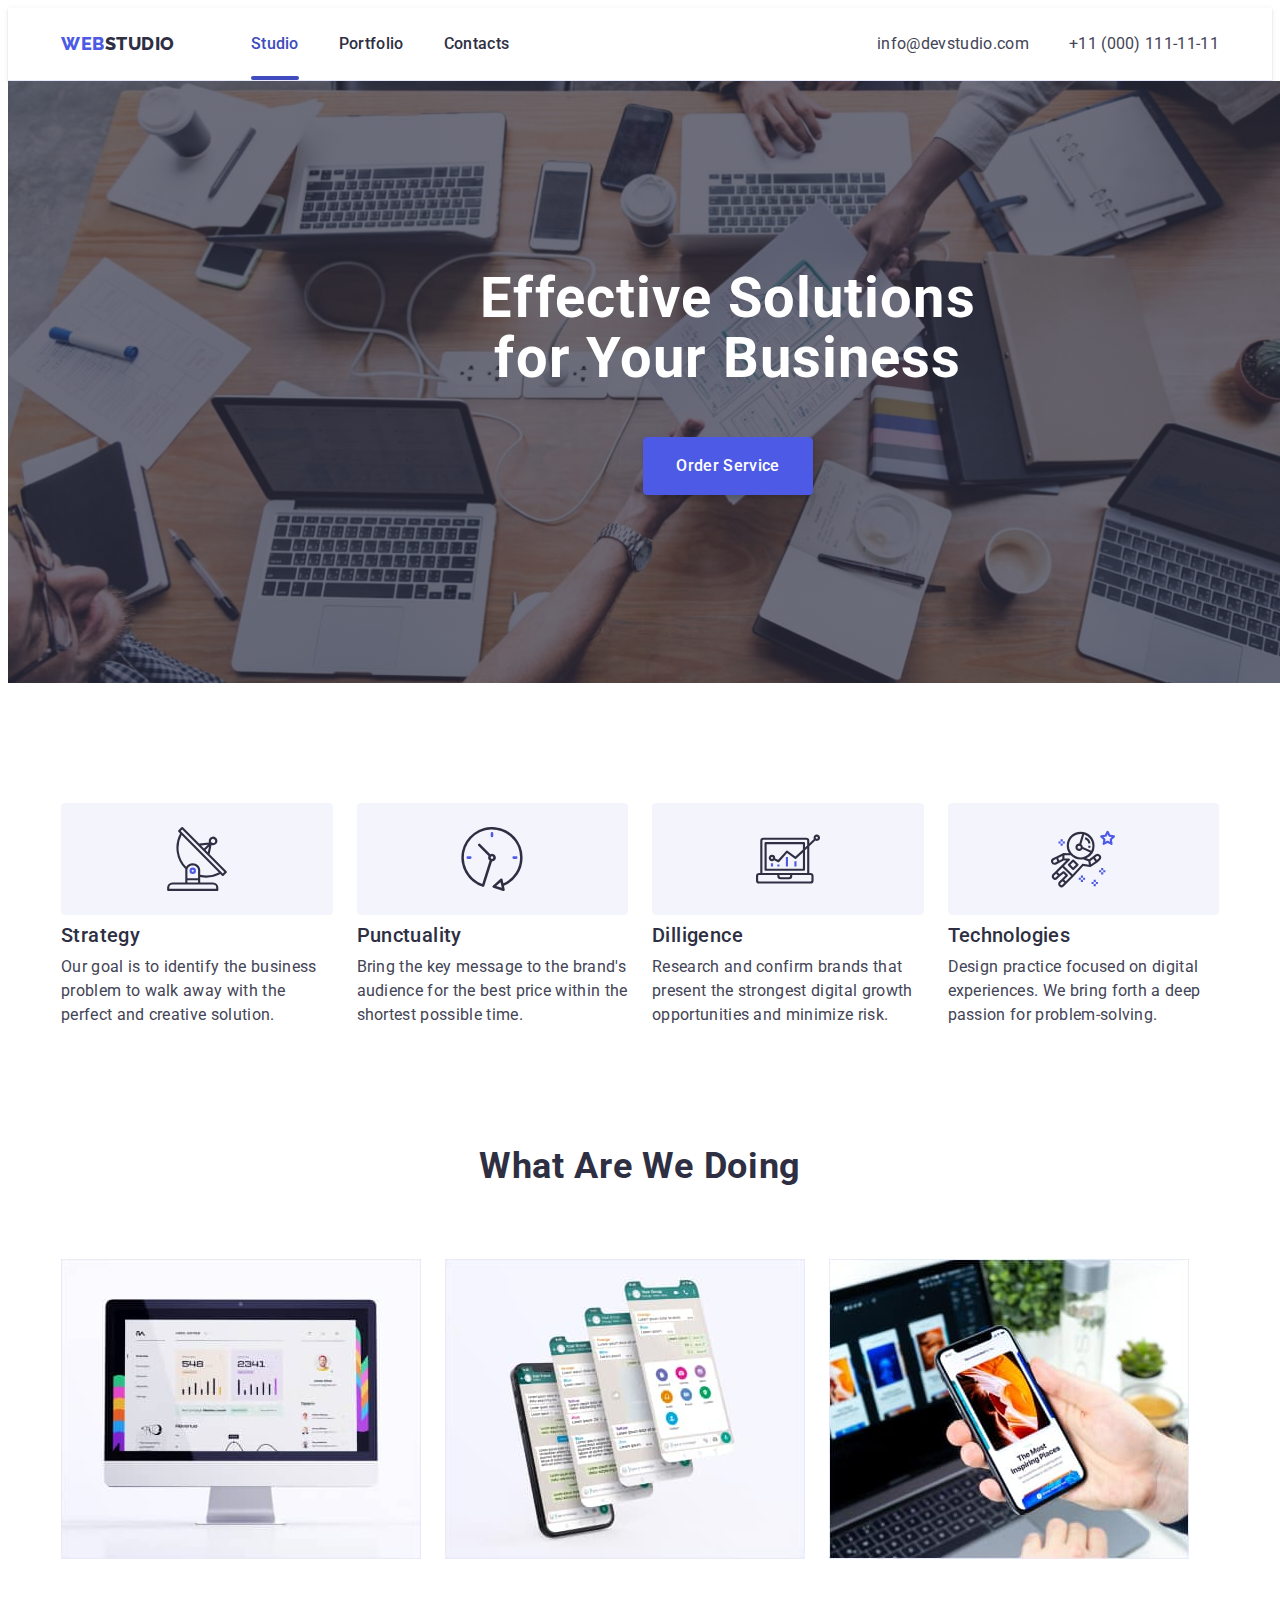
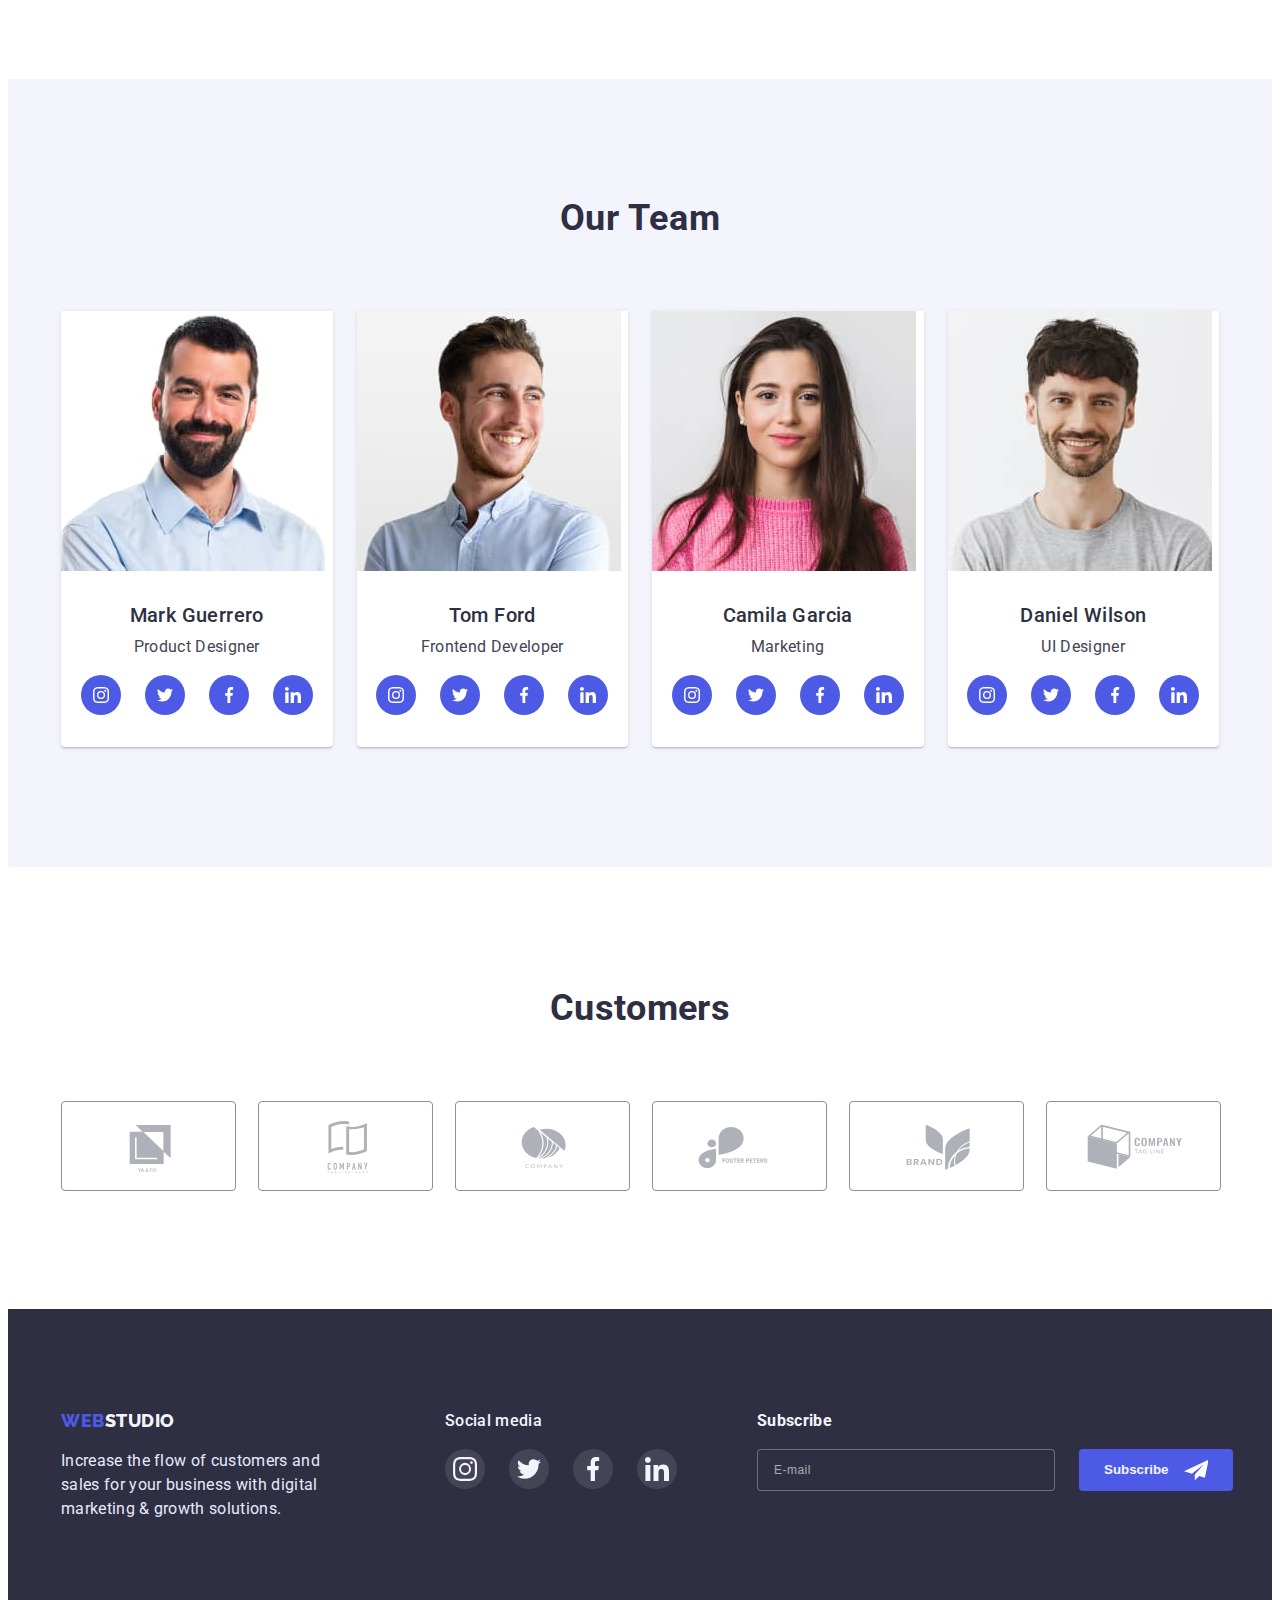
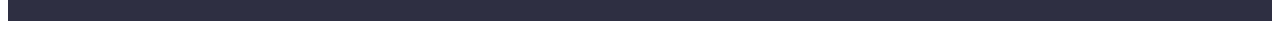
==== index.html @ dda6f701 "Add files via upload" ====
<!DOCTYPE html>
<html lang="en">
<head>
    <meta charset="UTF-8">
    <meta http-equiv="X-UA-Compatible" content="IE=edge">
    <meta name="viewport" content="width=device-width, initial-scale=1.0">
    <title>Webstudio</title>
    <!--Styles-->
    <link rel="stylesheet" href="https://cdnjs.cloudflare.com/ajax/libs/modern-normalize/1.1.0/modern-normalize.min.css" integrity="sha512-wpPYUAdjBVSE4KJnH1VR1HeZfpl1ub8YT/NKx4PuQ5NmX2tKuGu6U/JRp5y+Y8XG2tV+wKQpNHVUX03MfMFn9Q==" crossorigin="anonymous" referrerpolicy="no-referrer" />
    <link rel="stylesheet" href="css/styles.css">
    <!--Fonts-->
    <link rel="preconnect" href="https://fonts.googleapis.com">
    <link rel="preconnect" href="https://fonts.gstatic.com" crossorigin>
    <link href="https://fonts.googleapis.com/css2?family=Raleway:wght@800&family=Roboto:wght@400;500;700;900&display=swap" rel="stylesheet">    
</head>
<body>
    <!--HEADER-->
    <header class="header">
        <div class="container header-container">
            <nav class="nav-menu">
                <a href="./index.html" class="logo-first animation-links">Web<span class="logo-second animation-links">Studio</span>
                </a> 
            <ul class="list-nav-menu">
                <li>
                <a class="nav-menu-item current animation-links" href="./index.html">Studio</a>
                </li>
                <li>
                <a class="nav-menu-item animation-links" href="./portfolio.html">Portfolio</a>
                </li>
                <li>
                <a class="nav-menu-item animation-links" href="./contacts.html">Contacts</a>
                </li>
                </ul>
            </nav> 
            <address class="page-adress">
                <ul class="contacts-list">
                    <li> <a class="contacts-list-item animation-links" href="mailto:info@devstudio.com">info@devstudio.com</a></li>
                    <li> <a class="contacts-list-item animation-links" href="tel:+110001111111">+11 (000) 111-11-11</a></li>
                </ul>
            </address>  
        </div>
    </header>
    <main>
        <!--HERO SECTION-->
        <section class="hero-section">
            <div class="container">
                <h1 class="hero-title">Effective Solutions <br />for Your Business</h1>
                <button class="button-service animation-hero-btn" type="button" data-modal-open>Order Service</button>
            </div>
        </section>

        <!--ADVANTAGES SECTION-->
        <section class="advantages-section">
            <div class="container"> 
                <h2 class="h2 visually-hidden">Advantages</h2>
                <ul class="advantages-list">
                <li class="advantages-list-item">
                    <div class="advantages-icon-wrapper">
                        <svg class="advantages-list-icon">
                            <use href="./images/icons.svg#icon-antenna"></use>
                        </svg>
                    </div>
                <h3 class="advantages-section-title">Strategy</h3>
                <p class="advantages-section-text"> 
                    Our goal is to identify the business
                    problem to walk away with the perfect and creative solution. 
                </p>
                </li>
                <li class="advantages-list-item">
                    <div class="advantages-icon-wrapper">
                        <svg class="advantages-list-icon">
                            <use href="./images/icons.svg#icon-clock"></use>
                        </svg>
                    </div>
                    <h3 class="advantages-section-title">Punctuality</h3>
                    <p class="advantages-section-text">
                     Bring the key message to the brand's audience for the best price within the shortest possible time.
                </p>
                </li>
                <li class="advantages-list-item">
                    <div class="advantages-icon-wrapper">
                        <svg class="advantages-list-icon">
                            <use href="./images/icons.svg#icon-diagram"></use>
                        </svg>
                    </div>
                    <h3 class="advantages-section-title">Dilligence</h3>
                    <p class="advantages-section-text">
                        Research and confirm brands that present the strongest digital growth opportunities and minimize risk.
                    </p>
                </li>
                <li class="advantages-list-item">
                    <div class="advantages-icon-wrapper">
                        <svg class="advantages-list-icon">
                            <use href="./images/icons.svg#icon-astronaut"></use>
                        </svg>
                    </div>
                    <h3 class="advantages-section-title">Technologies</h3>
                    <p class="advantages-section-text">
                        Design practice focused on digital experiences. We bring forth a deep passion for problem-solving.
                    </p>
                </li>
            </ul>
            </div>
        </section>

        <!--SERVICES SECTION-->
        <section class="section-top section-bottom">
            <div class="container">
            <h2 class="services-title">What are we doing</h2>
            <ul class="services-list">
                <li class="services-list-item">
                    <img src="./images/rectangle71.jpg" alt="Computer" width="360"/>
                </li>
                <li class="services-list-item">
                    <img src="./images/rectangle72.jpg" alt="Mobile phone" width="360"/>
                </li>
                <li class="services-list-item">
                    <img src="./images/rectangle73.jpg" alt="Computer and mobile phone" width="360">
                </li>
            </ul>
            </div>
        </section>

        <!--TEAM SECTION-->
        <section class="section-top section-bottom team-section">
            <div class="container">
            <h2 class="team-title">Our Team</h2>
            <ul class="team-list">
                <li class="team-list-item">
                    <img src="./images/img1.jpg" alt="Man" width="264"/>
                    <div class="team-card-wrapper">
                        <h3 class="team-member">Mark Guerrero</h3>
                         <p class="position">
                        Product Designer
                    </p>
                    <ul class="socials-list">
                        <li class="socials-item">
                            <a href="" class="socials-link animation-social">
                                <svg class="socials-icon">
                                    <use href="./images/icons.svg#icon-instagram"></use>
                                </svg>
                            </a>
                        </li>
                        <li class="socials-item">
                            <a href="" class="socials-link animation-social">
                                <svg class="socials-icon">
                                    <use href="./images/icons.svg#icon-twitter"></use>
                                </svg>
                            </a>
                        </li>
                        <li class="socials-item">
                            <a href=""class="socials-link animation-social">
                                <svg class="socials-icon">
                                    <use href="./images/icons.svg#icon-facebook"></use>
                                </svg>
                            </a>
                        </li>
                        <li class="socials-item">
                            <a href="" class="socials-link animation-social">
                                <svg class="socials-icon">
                                    <use href="./images/icons.svg#icon-linkedin"></use>
                                </svg>
                            </a>
                        </li>
                    </ul>
                </div>
            </li>
                <li class="team-list-item">
                    <img src="./images/img2.jpg" alt="Man" width="264"/>
                    <div class="team-card-wrapper">
                        <h3 class="team-member">Tom Ford</h3>
                        <p class="position">
                        Frontend Developer
                        </p>
                        <ul class="socials-list">
                            <li class="socials-item">
                                <a href="" class="socials-link animation-social">
                                    <svg class="socials-icon">
                                        <use href="./images/icons.svg#icon-instagram"></use>
                                    </svg>
                                </a>
                            </li>
                            <li class="socials-item">
                                <a href="" class="socials-link animation-social">
                                    <svg class="socials-icon">
                                        <use href="./images/icons.svg#icon-twitter"></use>
                                    </svg>
                                </a>
                            </li>
                            <li class="socials-item">
                                <a href=""class="socials-link animation-social">
                                    <svg class="socials-icon">
                                        <use href="./images/icons.svg#icon-facebook"></use>
                                    </svg>
                                </a>
                            </li>
                            <li class="socials-item">
                                <a href="" class="socials-link animation-social">
                                    <svg class="socials-icon">
                                        <use href="./images/icons.svg#icon-linkedin"></use>
                                    </svg>
                                </a>
                            </li>
                        </ul>
                    </div>
                </li>

                <li class="team-list-item">
                    <img src="./images/img3.jpg" alt="Woman" width="264"/>
                    <div class="team-card-wrapper">
                        <h3 class="team-member">Camila Garcia</h3>
                        <p class="position">
                        Marketing
                        </p>
                        <ul class="socials-list">
                            <li class="socials-item">
                                <a href="" class="socials-link animation-social">
                                    <svg class="socials-icon">
                                        <use href="./images/icons.svg#icon-instagram"></use>
                                    </svg>
                                </a>
                            </li>
                            <li class="socials-item">
                                <a href="" class="socials-link animation-social">
                                    <svg class="socials-icon">
                                        <use href="./images/icons.svg#icon-twitter"></use>
                                    </svg>
                                </a>
                            </li>
                            <li class="socials-item">
                                <a href=""class="socials-link animation-social">
                                    <svg class="socials-icon">
                                        <use href="./images/icons.svg#icon-facebook"></use>
                                    </svg>
                                </a>
                            </li>
                            <li class="socials-item">
                                <a href="" class="socials-link animation-social">
                                    <svg class="socials-icon">
                                        <use href="./images/icons.svg#icon-linkedin"></use>
                                    </svg>
                                </a>
                            </li>
                        </ul>
                    </div>
                </li>
                <li class="team-list-item">
                    <img src="./images/img4.jpg" alt="Man" width="264"/>
                    <div class="team-card-wrapper">
                        <h3 class="team-member">Daniel Wilson</h3>
                        <p class="position">
                        UI Designer
                        </p>
                    <ul class="socials-list">
                        <li class="socials-item">
                            <a href="" class="socials-link animation-social">
                                <svg class="socials-icon">
                                    <use href="./images/icons.svg#icon-instagram"></use>
                                </svg>
                            </a>
                        </li>
                        <li class="socials-item">
                            <a href="" class="socials-link animation-social">
                                <svg class="socials-icon">
                                    <use href="./images/icons.svg#icon-twitter"></use>
                                </svg>
                            </a>
                        </li>
                        <li class="socials-item">
                            <a href=""class="socials-link animation-social">
                                <svg class="socials-icon">
                                    <use href="./images/icons.svg#icon-facebook"></use>
                                </svg>
                            </a>
                        </li>
                        <li class="socials-item">
                            <a href="" class="socials-link animation-social">
                                <svg class="socials-icon">
                                    <use href="./images/icons.svg#icon-linkedin"></use>
                                </svg>
                            </a>
                        </li>
                     </ul>
                     </div>
                     </li>
                </ul>
            </div>
        </section>

        <!--CUSTOMERS SECTION-->
        <section class="section-top section-bottom customers-section">
            <div class="customers-container container">
                <h2 class="customers-title">Customers</h2>
                <div class="customers-icons-wrapper">
                    <ul class="customers-list">
                        <li class="customers-list-item">
                            <a href="" class="customers-logo-link">
                                <svg class="customers-logo-icon animation-customers" width="104" height="56">
                                    <use href="./images/icons.svg#icon-logo1"></use>
                                </svg>
                            </a>
                        </li>
                        <li class="customers-list-item">
                            <a href="" class="customers-logo-link">
                                <svg class="customers-logo-icon animation-customers" width="104" height="56">
                                    <use href="./images/icons.svg#icon-logo2"></use>
                                </svg>
                            </a>
                        </li>
                        <li class="customers-list-item">
                            <a href="" class="customers-logo-link">
                                <svg class="customers-logo-icon animation-customers" width="104" height="56">
                                    <use href="./images/icons.svg#icon-logo3"></use>
                                </svg>
                            </a>
                        </li>
                        <li class="customers-list-item">
                            <a href="" class="customers-logo-link">
                                <svg class="customers-logo-icon animation-customers" width="104" height="56">
                                    <use href="./images/icons.svg#icon-logo4"></use>
                                </svg>
                            </a>
                        </li>
                        <li class="customers-list-item">
                            <a href="" class="customers-logo-link">
                                <svg class="customers-logo-icon animation-customers" width="104" height="56"> 
                                    <use href="./images/icons.svg#icon-logo5"></use>
                                </svg>
                            </a>
                        </li>
                        <li class="customers-list-item">
                            <a href="" class="customers-logo-link">
                                <svg class="customers-logo-icon animation-customers" width="104" height="56">
                                    <use href="./images/icons.svg#icon-logo6"></use>
                                </svg>
                            </a>
                        </li>
                    </ul>
                </div>
           </div>
        </section>
    </main>
    <!--FOOTER-->
    <footer class="footer">
        <div class="container footer-container">
            <div class="footer-logo-wrapper">
                <a href="./index.html" class="footer-logo">Web<span class="logo-footer animation-links">Studio</span>
                </a>
                <p class="footer-text">
                Increase the flow of customers and sales for your business with digital marketing & growth solutions.
                 </p>
            </div>
            <div class="footer-social-wrapper">
                <h2 class="footer-social-title">Social media</h2>
                <ul class="footer-social-list">
                    <li class="footer-social-list-item">
                        <a href="" class="footer-social-list-link animation-social">
                            <svg class="footer-social-list-icon">
                                <use href="./images/icons.svg#icon-instagram"></use>
                            </svg>
                        </a>
                    </li>
                    <li class="footer-social-list-item">
                        <a href="" class="footer-social-list-link animation-social">
                            <svg class="footer-social-list-icon">
                                <use href="./images/icons.svg#icon-twitter"></use>
                            </svg>
                        </a>
                    </li>
                    <li class="footer-social-list-item">
                        <a href=""class="footer-social-list-link animation-social">
                            <svg class="footer-social-list-icon">
                                <use href="./images/icons.svg#icon-facebook"></use>
                            </svg>
                        </a>
                    </li>
                    <li class="footer-social-list-item">
                        <a href="" class="footer-social-list-link animation-social">
                            <svg class="footer-social-list-icon">
                                <use href="./images/icons.svg#icon-linkedin"></use>
                            </svg>
                        </a>
                    </li>
                </ul>
            </div>
            <form class="footer-form">
            <h2 class="form-title">Subscribe</h2>
          <div class="form-all">
            <input type="email" name="email" id="email" class="form-input" placeholder="E-mail">
            <label for="email" class="form-label"></label>
            <button class="form-button" type="submit">Subscribe
              <svg class="form-icon">
                <use href="./images/symbol-defs.svg#icon-send"></use>
              </svg>
            </button>
          </div>
        </form>
        </div>
    </footer>
   <!-- MODAL WINDOW AND BACKDROP -->
   <div class="backdrop is-hidden animation-backdrop" data-modal>
    <div class="modal">
      <button class="modal-close-btn animation-modal-close-btn" type="button" data-modal-close>
        <svg class="modal-close-btn-icon">
          <use href="./images/symbol-defs.svg#icon-close"></use>
        </svg>
      </button>
      <form class="registration-form" name="registration_form">
        <strong class="registration-form-appeal"
          >Leave your contacts and we will call you back</strong
        >
        <div class="registration-form-group" role="group">
          <label class="registration-form-field">
            <span class="registration-form-label">Name</span>
            <input
              class="registration-form-input"
              type="text"
              name="user_name"
              minlength="2"
              required
            />
            <svg class="registration-form-icon" width="18" height="24">
              <use href="./images/symbol-defs.svg#icon-person"></use>
            </svg>
          </label>
          <label class="registration-form-field">
            <span class="registration-form-label">Phone</span>
            <input
              class="registration-form-input"
              type="tel"
              name="user_phone"
              id="use-phone"
              required
            />
            <svg class="registration-form-icon" width="18" height="24">
              <use href="./images/symbol-defs.svg#icon-telefon"></use>
            </svg>
          </label>
          <label class="registration-form-field">
            <span class="registration-form-label">Email</span>
            <input
              class="registration-form-input"
              type="email"
              name="user_email"
              placeholder="&nbsp;"
              required
            />
            <svg class="registration-form-icon" width="18" height="24">
              <use href="./images/symbol-defs.svg#icon-mail"></use>
            </svg>
          </label>
          <label class="registration-form-field">
            <span class="registration-form-label">Comment</span>
            <textarea
              class="registration-form-message"
              name="user_message"
              rows="10"
              placeholder="Text input"
            ></textarea>
          </label>
        </div>
        <label class="registration-form-agreement">
          <input class="registration-form-checkbox" type="checkbox" name="user_agreement" />
          <span class="check-icon"></span>
          <span class="registration-form-text">
            I accept the terms and conditions of the 
            <a class="link registration-form-link" href="">Privacy Policy</a>
          </span>
        </label>
        <button class="btn registration-form-btn" type="submit">Submit</button>
      </form>
    </div>
  </div>
    <script src="./js/modal.js"></script>
</body>
</html>
---- css/styles.css ----
:root {
/* COLORS */
    --color-brand: #2E2F42;
    --color-primary: #434455;
    --color-primary-inverted: #fff;
    --color-secondary: #4D5AE5;
    --color-secondary-dark: #404BBF;
    --color-secondary-inverted:#E7E9FC;
    --color-background: #F4F4FD;
    --color-light-mode-background:#F4F4FD;
    --color-customers-logo: #AFB1B8;
    --color-customer-logo-text: #8E8F99;
    --color-success: #31d0aa;

    --color-filter-btn: 0px 3px 1px rgba(0, 0, 0, 0.1), 0px 2px 1px rgba(0, 0, 0, 0.08), 0px 2px 2px rgba(0, 0, 0, 0.12);
    --color-servive-btn: 0px 4px 4px rgba(0, 0, 0, 0.15);

/* FONTS */
    --font-logo: 'Raleway', sans-serif;
    --font-primary: 'Roboto', sans-serif;

/* FONT WEIGHT */
    --font-weight-logo: 800;
    --font-weight-regular: 400;
    --font-weight-bold: 600;
    --font-weight-semi-bold: 500;


/* LETTER SPACING */
    --letter-spacing-logo: 0.03em;
    --letter-spacing-primary: 0.02em;
    --letter-spacing-secondary: 0.04em;
}

/* MARGIN RESET */
h1,
h2,
h3,
h4,
h5,
h6,
ul,
p {
    margin: 0;
    padding: 0;  
}

/* MARGIN RESET FOR INLINE ELEMENTS */
a,
b,
button,
br,
img,
span {
    margin-left: 0;
    margin-right: 0;    
}

img {
    display: block;
    max-width: 100%
}

body {
    font-family: var(--font-primary);
    font-size: 16px;
    color: var(--color-brand);
    letter-spacing: var(--letter-spacing-primary);
}


ul {
    list-style: none;
}

.visually-hidden{
    display: none;
}

.list {
    list-style: none;
}

.container {
    width: 1158px;
    margin: 0 auto;
    padding-left: 15px;
    padding-right: 15px;
}

.section-bottom {
    padding-top: 120px;
    padding-bottom: 120px;
}

.setion-top {
    padding-top: 120px;
}

/* HEADER */

.header {
    background: var(--color-primary-inverted);
    border-bottom: 1px solid var(--color-secondary-inverted);
    box-shadow: 0px 2px 1px rgba(46, 47, 66, 0.08), 0px 1px 1px rgba(46, 47, 66, 0.16), 0px 1px 6px rgba(46, 47, 66, 0.08);
}

.header-container {
    display: flex;
    justify-content: center;
}

.nav-menu {
    display: flex;
    align-items: center;
    flex-grow: 1;
}

.list-nav-menu {
    position: relative;
    display: flex;
    gap: 40px;
}

.nav-menu-item {
    display: block;
    font-weight: 500;
    font-size: 16px;
    line-height: 1.5;
    letter-spacing: var(--letter-spacing-primary);
    color: var(--color-brand);
    text-decoration: none;
    padding: 24px 0px;
    position: relative;
 }

 .nav-menu-item.current::after {
    display: block;
    content: "";
    position: absolute;
    bottom: 0;
    left: 0;
    width: 100%;
    height: 4px;
    background-color: var(--color-secondary-dark);
    border-radius: 2px;
 }

 .current {
    color: var(--color-secondary-dark)
 }

.nav-menu-item:hover {
    color: var(--color-secondary);
}

.nav-menu-item:focus {
    color: var(--color-secondary-dark);
 }

 .nav-menu-item:last-child {
    margin-right: 0;
 }

 .page-adress {
    display: flex;
 }
 
 .contacts-list {
    display: flex;
    margin-left: auto;
    align-items: center;
    gap: 40px;
 }

.contacts-list-item {
    display: block;
    color: var(--color-primary);
    font-size: 16px;
    line-height: 1.5;
    text-decoration: none;
    padding-top: 24px;
    padding-bottom: 24px;
    font-style: normal;
}

.contacts-list-item:last-child {
    margin: 0;
}

.contacts-list-item:hover {
    color: var(--color-secondary);
}

.contacts-list-item:focus {
    color: var(--color-secondary);
}

.logo-header {
    margin-right: 76px;
    padding: 24px 0px;
}

.logo-first {
    font-family: var(--font-logo);
    font-weight: 800;
    font-size: 18px;
    line-height: 1.33;
    letter-spacing: var(--letter-spacing-logo);
    text-transform: uppercase;
    color: var(--color-secondary);
    text-decoration: none;
    display: block;
}

.logo-second {
    color: var(--color-brand);
    padding-right: 76px;
}

.footer-logo {
    font-family: var(--font-logo);
    font-weight: 800;
    font-size: 18px;
    line-height: 1.33;
    letter-spacing: var(--letter-spacing-logo);
    text-transform: uppercase;
    color: var(--color-secondary);
    text-decoration: none;
    display: block;
    margin-bottom: 16px;
}
.logo-footer {
    color: var(--color-background);
    margin-right: 76px;
}

/* HERO */

.hero-section {
    text-align: center;
    background-size: cover;
    padding: 188px 0px;
    width: 1440px;
    margin: 0 auto;
    background-image: linear-gradient(rgba(46, 47, 66, 0.7), rgba(46, 47, 66, 0.7)), url(../images/heroimage.jpg);
} 

.hero-title {
    color: var(--color-primary-inverted);
    font-size: 56px;
    line-height: 1.07;
    letter-spacing: var(--letter-spacing-primary);
    margin: 0 auto;
    margin-bottom: 48px;
    max-width: 520px;
}

/* SERVICE BUTTON */
.button-service {
    color: var(--color-primary-inverted);
    font-family: var(--font-primary);
    font-weight: 500;
    font-size: 16px;
    line-height: 1.5;
    background: var(--color-secondary);
    box-shadow: 0px 4px 4px rgba(0, 0, 0, 0.15);
    border-radius: 4px; 
    border: 1px solid var(--color-secondary);
    letter-spacing: (var(--letter-spacing-secondary));
    cursor: pointer;
    padding: 16px 32px;
}

.button-service:hover {
    background-color: var(--color-secondary-dark);
}

.button-service:focus {
    background: var(--color-secondary-dark);
}

.h2-visually-hidden {
    display: none;
}

/*ADVANTAGES SECTION */
.advantages-section {
    padding-top: 120px;
}

.advantages-list {
    display: flex;
}

.advantages-list-item {
    margin-right: 24px;
    flex-basis: calc((100% - 72px) / 4);
}  

.advantages-list-item:last-child {
    margin-right: 0px;
}

.advantages-list-icon {
    width: 64px;
    height: 64px;
}

.advantages-section-title {
    font-weight: 500;
    font-size: 20px;
    line-height: 1.2;
    letter-spacing: var(--letter-spacing-primary);
    margin-bottom: 8px;
} 

.advantages-section-text {
    color: var(--color-primary);
    font-size: 16px;
    line-height: 1.5;
    letter-spacing: var(--letter-spacing-primary);
}

.advantages-icon-wrapper {
    margin-bottom: 8px;
    height: 112px;
    border-radius: 4px;
    background-color: var(--color-background);
    display: flex;
    align-items: center;
    justify-content: center;
}

.advantages-section-text {
    line-height: 1.5;
}

/* SEVICES SECTION */
.services-title {
    font-size: 36px;
    line-height: 1.11;
    letter-spacing: var(--letter-spacing-primary);
    text-transform: capitalize;
    margin-bottom: 72px;
    text-align: center;
}

.services-list {
    display: flex;
}

.services-list-item {
    margin-right: 24px;
}

.services-list-item:last-child {
    margin-right: 0px;
}

/* TEAM SECTION */
.team-card-wrapper {
    padding-top: 32px;
    padding-bottom: 32px;
}
.team-section {
    background-color: #F4F4FD;;
  }
  
.team-title {
    margin-bottom: 72px;
    text-align: center;
    font-size: 36px;
    line-height: 1.11;
    letter-spacing: var(--letter-spacing-primary);
    text-transform: capitalize;
  }
  
.team-list {
    display: flex;
  }
  
.team-list-item {
    flex-basis: calc((100% - 72px) / 4);
    margin-right: 24px;
    text-align: center;
    background-color: var(--color-primary-inverted);
    border-radius: 0px 0px 4px 4px;
    box-shadow: 0px 1px 6px rgba(46, 47, 66, 0.08), 0px 1px 1px rgba(46, 47, 66, 0.16),
      0px 2px 1px rgba(46, 47, 66, 0.08);
    border-radius: 0px 0px 4px 4px;
  }
  
.team-list-item:last-child {
    margin-right: 0px;
  }
  
.team-member {
    font-weight: 500;
    font-size: 20px;
    line-height: 1.2;
    letter-spacing: var(--letter-spacing-primary);
    margin-bottom: 8px;
}

.position{
    color: var(--color-primary);
    font-size: 16px;
    line-height: 1.5;
    letter-spacing: var(--letter-spacing-primary);
}

.socials-list {
    display: flex;
    gap: 24px;
    justify-content: center;
    margin-top: 16px;
}

.socials-item {
    display: flex;
    width: 40px;
    height: 40px;
}

.socials-link {
    display: flex;
    align-items: center;
    justify-content: center;
    width: 100%;
    height: 100%;
    background-color: var(--color-secondary);
    border-radius: 50%;
}

.socials-icon {
    width: 16px;
    height: 16px;
    fill: var(--color-primary-inverted);
}


.socials-link:hover {
    background-color: var(--color-secondary-dark);
}

.socials-link:focus {
    background-color: var(--color-secondary-dark);
}

/*CUSTOMERS */
.customers-section {
    display: flex;
}

.customers-title {
    font-weight: 700;
    font-size: 36px;
    margin-bottom: 72px;
    text-align: center;
}

.customers-list {
    display: flex;
    align-items: center;
    gap: 24px;
    justify-content: center;
}

.customers-list-item {
    width: 168px;
    height: 88px;
    width: calc((100% - 24px * 5) / 6);
}

.customers-list-item:last-child {
    margin-right: 0;
}


.customers-logo-link {
    text-decoration: none;
    height: 100%;
    width: 100%;
    display: flex;
    justify-content: center;
    align-items: center;
    border: 1px solid var(--color-customer-logo-text);
    border-radius: 4px;
    fill: var(--color-customers-logo);
}


.customers-logo-link:hover, 
.customers-logo-icon:hover {
    border-color: var(--color-secondary-dark);
    fill: var(--color-secondary-dark);
}

.customers-logo-link:focus, 
.customers-logo-icon:focus {
    border-color: var(--color-secondary-dark);
    fill: var(--color-secondary-dark);
}



/* FOOTER */
.footer {
    background-color: var(--color-brand);
    padding: 100px 0px;
    display: flex;
}

.footer-container {
    display: flex;
}

.footer-text {
    color: var(--color-secondary-inverted);
    font-weight: 400;
    font-size: 16px;
    line-height: 1.5;
    letter-spacing: var(--letter-spacing-primary);
    width: 284px;
}

.footer-logo-wrapper {
    display: inline-block;
    width: 264px;
    margin-right: 120px;
}


.footer-social-title {
    font-weight: var(--font-weight-semi-bold);
    line-height: 1.5;
    font-size: 16px;
    color: var(--color-light-mode-background);  
}

.footer-social-list {
    display: flex;
    gap: 24px;
    margin-top: 16px
}

.footer-social-list-link {
    width: 40px;
    height: 40px;
    border-radius: 50%;
    background-color: rgba(255, 255, 255, 0.1);
    display: flex;
    justify-content: center;
    align-items: center;
}

.footer-social-list-icon {
    width: 24px;
    height: 24px;
    fill: var(--color-light-mode-background);
}

.footer-social-list-link:hover,
.footer-social-list-link:focus,
.footer-social-list-link:active {
    background-color: var(--color-success);
}

/* FOOTER FORM */
.footer-form {
    margin-left: 80px;
  }

  .form-title {
    margin-bottom: 16px;
    font-size: 16px;
    font-weight: 700;
    line-height: 1.5;
    letter-spacing: var(--letter-spacing-primary);
    color: var(--color-background);
  }

  .form-all {
    display: flex;
  }

  .form-input {
    font-size: 12px;
    width: 264px;
    padding: 8px 16px 8px 16px;
    color: rgba(255, 255, 255, 0.6);
    background-color: var(--color-brand);
    border-radius: 4px;
    border: 1px solid rgba(255, 255, 255, 0.3);
    outline: none;   
  }
  
  .form-input:hover,
  .form-input:focus {
    font-size: 12px;
    border-color: var(--color-secondary);
    outline: none;
  }
  
  .form-input::placeholder {
    font-size: 12px;
    line-height: 2;
    letter-spacing: 0.04em;
    color: rgba(255, 255, 255, 0.6);
  }

  .form-button {
    display: flex;
    align-items: center;
    justify-content: center;
    margin-left: 24px;
    padding: 8px 24px;
    font-weight: 700;
    color: var(--color-background);
    background-color: var(--color-secondary);
    border: 1px solid transparent;
    border-radius: 4px;
    cursor: pointer;
    fill: var(--color-primary-inverted);

  }
  .form-button:hover,
  .form-button:focus {
    background-color: var(--color-secondary-dark);
    box-shadow: 0px 4px 4px rgba(0, 0, 0, 0.15);
  }

  .form-icon {
    width: 24px;
    height: 24px;
    margin-left: 16px;
    fill: var(--color-primary-inverted);
  }

/* PORTFOLIO */
.portfolio-section {
    padding-top: 96px;
    padding-bottom: 120px;
}

.filter-button-header {
    display: none;
}

.portfolio-buttons {
    display: flex;
    justify-content: center;  
    margin-bottom: 72px;
    gap: 24px;
}

.filter-button {
    color: var(--color-secondary);
    font-family: 'Roboto', sans-serif;
    font-weight: 500;
    font-size: 16px;
    line-height: 1.5;
    letter-spacing: var(--letter-spacing-secondary);
    background: var(--color-background);
    border: 1px solid var(--color-secondary-inverted);
    cursor: pointer;
    padding: 12px 24px;

}

.filter-button:hover {
    color: var(--color-primary-inverted);
    background: var(--color-secondary-dark);
    box-shadow: var(--color-filter-btn);
    border-radius: 4px; 
}

.filter-button:focus {
    color:var(--color-primary-inverted);
    background: var(--color-secondary-dark);
    box-shadow: var(--color-filter-btn);
    border-radius: 4px; 
}

.portfolio-cards {
    display: flex;
    flex-wrap: wrap;
    list-style: none;
    margin-right: -24px;
    margin-bottom: -48px;
}

.portfolio-card {
    margin-bottom: 48px;
    margin-right: 24px;
    flex-basis: calc((100% - 3 * 24px) / 3);
}
.service-title {
    font-weight: 500;
    font-size: 20px;
    line-height: 1.2;
    letter-spacing: var(--letter-spacing-primary);
    margin-bottom: 8px;
}

.service-text {
    color: var(--color-primary);
    font-size: 16px;
    line-height: 1.5;
    letter-spacing: var(--letter-spacing-primary);
}

.portfolio-card-wrapper {
    border: 1px solid var(--color-secondary-inverted);
    border-top: none;
    color: var(--color-brand);
    padding: 32px 16px;
}

.portfolio-card-link {
    text-decoration: none;
}

.portfolio-card:hover {
    box-shadow: 0px 1px 6px rgba(46, 47, 66, 0.08), 0px 1px 1px rgba(46, 47, 66, 0.16), 0px 2px 1px rgba(46, 47, 66, 0.08);
}

.portfolio-card:focus {
    box-shadow: 0px 1px 6px rgba(46, 47, 66, 0.08), 0px 1px 1px rgba(46, 47, 66, 0.16), 0px 2px 1px rgba(46, 47, 66, 0.08);
}

.portfolio-overlay-wrapper {
    position: relative;
    overflow: hidden;
  }
  
  .overlay {
    left: 0;
    top: 0;
    position: absolute;
    color: #ffffff;
    padding-top: 40px;
    padding-bottom: 40px;
    padding-left: 32px;
    padding-right: 32px;
    height: 100%;
    width: 100%;
    background-color: var(--color-secondary);
    transform: translateY(100%);
    transition: transform 250ms;
    transition-timing-function: (0.4, 0, 0.2, 1);
  }

  .portfolio-card-link:hover .overlay,
  .portfolio-card-link:focus .overlay {
    transform: translateY(0);
  }
  
  /* BACKDROP */

  .backdrop.is-hidden {
    opacity: 0;
    visibility: hidden;
    pointer-events: none;
  }

  .backdrop {
  position: fixed;
  display: flex;
  top: 0;
  left: 0;
  z-index: 100;
  width: 100%;
  height: 100%;
  background-color: rgba(0, 0, 0, 0.2);
  }
  
  
  /* MODAL */
  .modal {
  position: absolute;
  top: 50%;
  left: 50%;
  transform: translate(-50%, -50%);
  width: 408px;
  height: 620px;
  background: #FCFCFC;
  box-shadow: 0px 1px 1px rgba(0, 0, 0, 0.14), 0px 1px 3px rgba(0, 0, 0, 0.12), 0px 2px 1px rgba(0, 0, 0, 0.2);
  border-radius: 4px;
  padding: 72px 24px 24px;

  }
  
  .modal-close-btn {
    position: absolute;
    display: flex;
    top: 24px;
    right: 24px;
    justify-content: center;
    align-items: center;
    background-color: var(--color-secondary-inverted);
    width: 24px;
    height: 24px;
    border: 1px solid rgba(0, 0, 0, 0.1);
    border-radius: 50%;
  }

  .modal-close-btn-icon {
    display: flex;
    justify-content: center;
    align-items: center;
    width: 8px;
    height: 8px;
    fill: #000;
}
  
  /* MODAL WINDOW HOVER EFFECTS */
  .modal-close-btn:hover .modal-close-btn-icon,
  .modal-close-btn:focus .modal-close-btn-icon {
    cursor: pointer;
    fill: var(--color-background);
  }
  
  .modal-close-btn:hover,
  .modal-close-btn:focus {
    border-color: var(--color-secondary-dark);
    background-color: var(--color-secondary-dark);
  }

  /* registration form */
.registration-form-appeal {
    display: block;
    text-align: center;
    margin-bottom: 14px;
    font-weight: 500;
    color: var(--color-brand);
    font-size: 16px;
    line-height: 1.5;
    letter-spacing: var(--letter-spacing-primary);
  }

  .registration-form-group {
    margin-bottom: 20px;
  }

  .registration-form-field {
    position: relative;
    display: block;
  }

  .registration-form-field:not(:last-child) {
    margin-bottom: 10px;
  }

  .registration-form-label {
    display: block;
    padding: 8px 0px 4px 0px;
    font-size: 12px;
    line-height: 1.16;
    letter-spacing: 0.01em;
    color: var(--color-customer-logo-text);
  }
  
  .registration-form-input {
    font-size: 12px;
    padding: 8px 19px 8px 0px;
    width: 100%;
    height: 40px;
    padding-left: 38px;
    background-color: transparent;
    border: 1px solid rgba(33, 33, 33, 0.2);
    border-radius: 4px;
    transition: border 250ms cubic-bezier(0.4, 0, 0.2, 1);
    outline: none;
  }

  .registration-form-icon {
    position: absolute;
    bottom: 8px;
    left: 19px;
    padding-right: 7px;
    fill: var(--color-brand);
    transition: fill 250ms cubic-bezier(0.4, 0, 0.2, 1);
  }

  .registration-form-input:focus {
    border: 1px solid var(--color-secondary);
  }

  .registration-form-input:focus + .registration-form-icon {
    fill: var(--color-secondary);
  }

  /* form message */
  .registration-form-message {
    display: block;
    width: 100%;
    padding: 14px 19px;
    font-size: 12px;
    border: 1px solid rgba(33, 33, 33, 0.2);
    border-radius: 4px;
    transition: border-color 250ms cubic-bezier(0.4, 0, 0.2, 1);
    resize: none;
    outline: none;
    height: 120px;
    width: 360px;
  }

  .registration-form-message:focus {
    border: 1px solid var(--color-secondary);
  }

  /* checkbox */
  .registration-form-agreement {
    display: flex;
    align-items: center;
    justify-content: center;
    gap: 10px;
    margin-bottom: 20px;
    font-size: 12px;
  }

  .registration-form-checkbox {
    appearance: none;
  }

  .check-icon {
    display: inline-block;
    width: 16px;
    height: 16px;
    border: 1.25px solid #000;
    border-radius: 2px;
  }


  .registration-form-checkbox:checked + .check-icon {
    background-color: var(--color-secondary-dark);
    border-color: transparent; 
    background-image: url("../images/checked.svg");
    background-size: contain;
    background-position: center;
    background-repeat: no-repeat;
    transition: background-color 250ms cubic-bezier(0.4, 0, 0.2, 1), border-color 250ms cubic-bezier(0.4, 0, 0.2, 1), fill 250ms cubic-bezier(0.4, 0, 0.2, 1);
  }

  .registration-form-text {
    user-select: none;
  }

  .registration-form-link {
    font-size: 12px;
    color: var(--color-secondary);
  }

  .registration-form-btn {
    display: block;
    margin-left: auto;
    margin-right: auto;
    margin-top: 24px;
    margin-bottom: 24px;
  }

  /* checkbox with svg */
  .check {
    opacity: 0;
    transition: 250ms;
  }



  /* registration form button */
  .registration-form-btn {
    display: block;
    margin-left: auto;
    margin-right: auto;
    padding: 16px 32px;
    width: 169px;
    font-weight: 700;
    line-height: 1.18;
    letter-spacing: 0.04em;
    background-color: var(--color-secondary);
    color: var(--color-background);
    border-radius: 4px;
    border: 1px solid transparent;
    cursor: pointer;
    transition: background-color 250ms cubic-bezier(0.4, 0, 0.2, 1), box-shadow 250ms cubic-bezier(0.4, 0, 0.2, 1);
  }

  .registration-form-btn:hover,
  .registration-form-btn:focus {
    background-color: var(--color-secondary-dark);
    box-shadow: 0px 4px 4px rgba(0, 0, 0, 0.15);
  }
  
  /* ANIMATIONS / TRANSITIONS */

  .animation-links {
    transition: color 250ms cubic-bezier(0.4, 0, 0.2, 1);
  }
  
  .animation-hero-btn {
    transition: background-color 250ms cubic-bezier(0.4, 0, 0.2, 1), border-color 250ms cubic-bezier(0.4, 0, 0.2, 1);
  }
  
  .animation-customers {
    transition: fill 250ms cubic-bezier(0.4, 0, 0.2, 1), border-color 250ms cubic-bezier(0.4, 0, 0.2, 1)
  }
  
  .animation-modal-close-btn {
    transition: background-color 250ms cubic-bezier(0.4, 0, 0.2, 1), border-color 250ms cubic-bezier(0.4, 0, 0.2, 1), fill 250ms cubic-bezier(0.4, 0, 0.2, 1);
  }
  

 .animation-filter-btn {
    transition: background-color 250ms cubic-bezier(0.4, 0, 0.2, 1), border-color 250ms cubic-bezier(0.4, 0, 0.2, 1), box-shadow 250ms cubic-bezier(0.4, 0, 0.2, 1), color 250ms cubic-bezier(0.4, 0, 0.2, 1);
 }
  
  .animation-portfolio-card-link {
    transition: box-shadow 250ms cubic-bezier(0.4, 0, 0.2, 1), border-color 250ms cubic-bezier(0.4, 0, 0.2, 1);
   }

  .animation-overlay {
    transition: transform 250ms cubic-bezier(0.4, 0, 0.2, 1);
  }
  
  .animation-backdrop {
    transition: visibility 250ms cubic-bezier(0.4, 0, 0.2, 1), opacity 250ms cubic-bezier(0.4, 0, 0.2, 1);
  }

  .animation-social {
   transition: background-color 250ms cubic-bezier(0.4, 0, 0.2, 1), fill 250ms cubic-bezier(0.4, 0, 0.2, 1), color 250ms cubic-bezier(0.4, 0, 0.2, 1);
  }
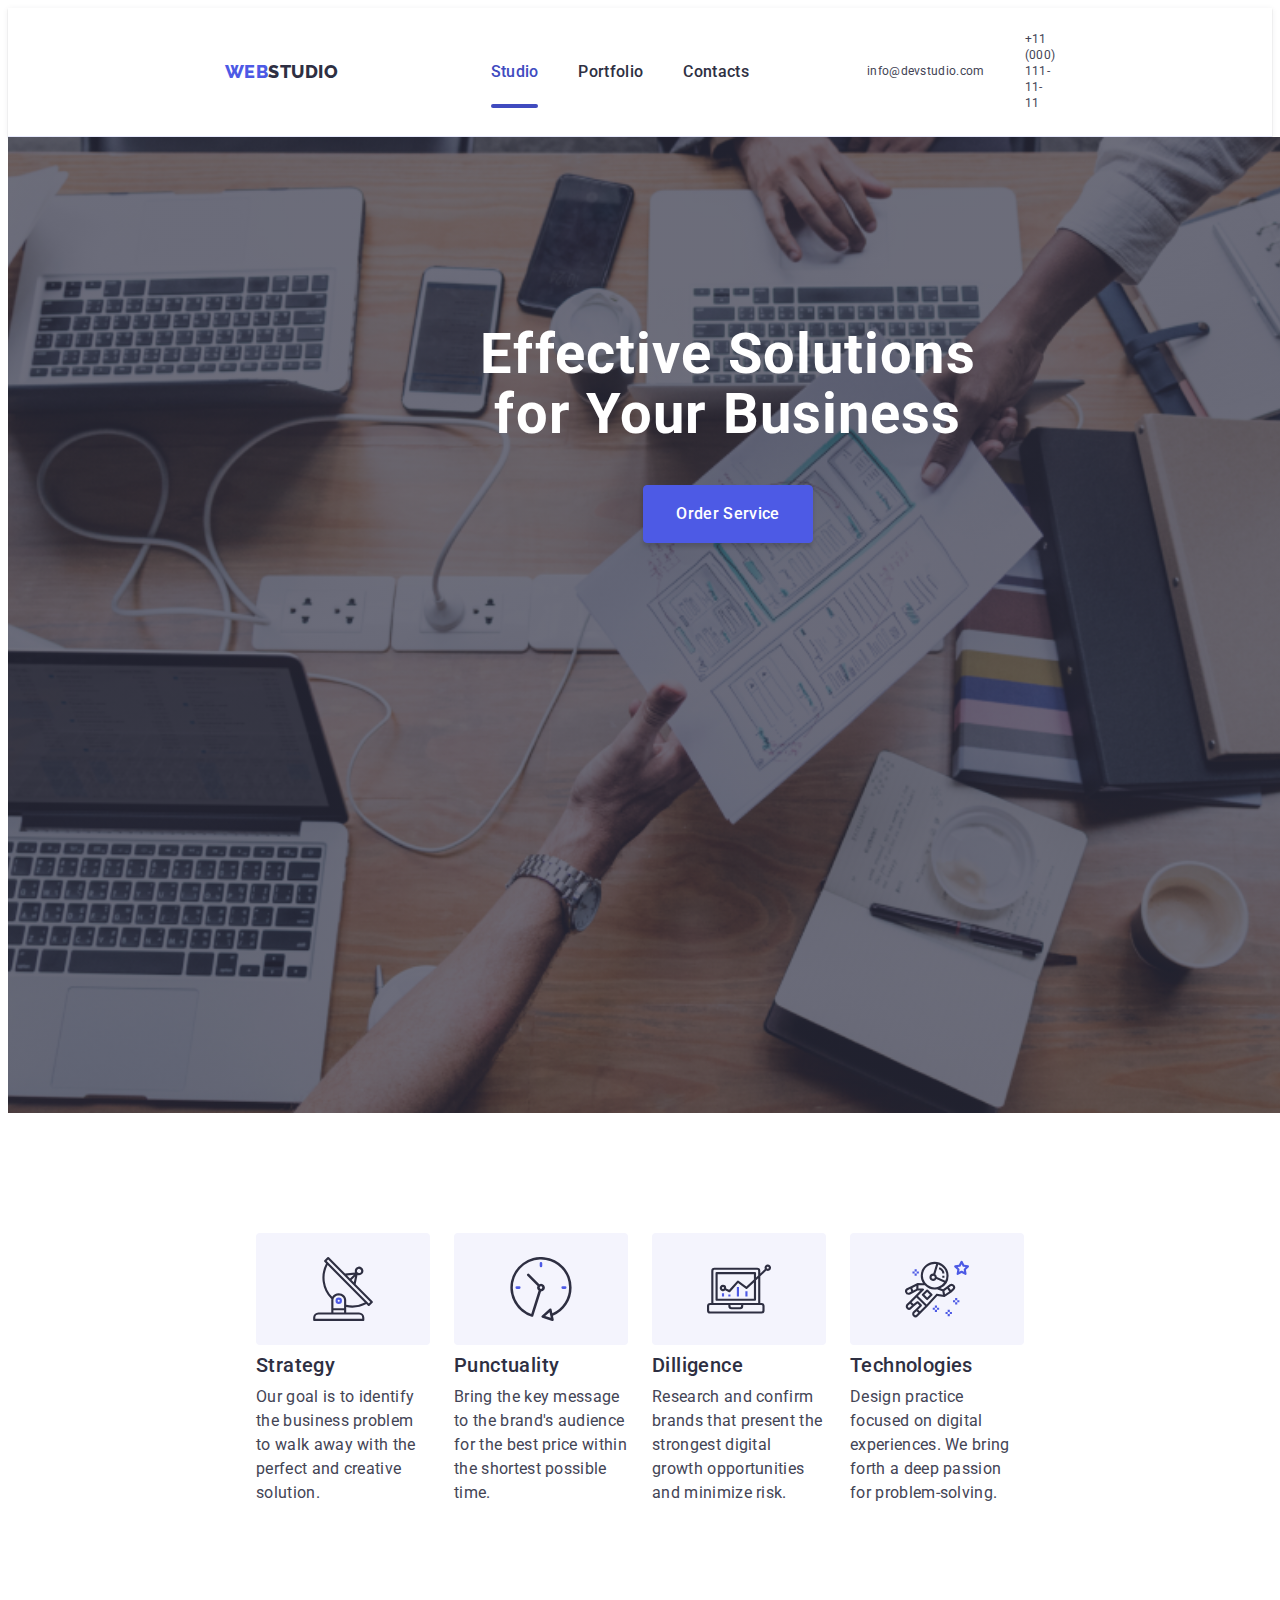
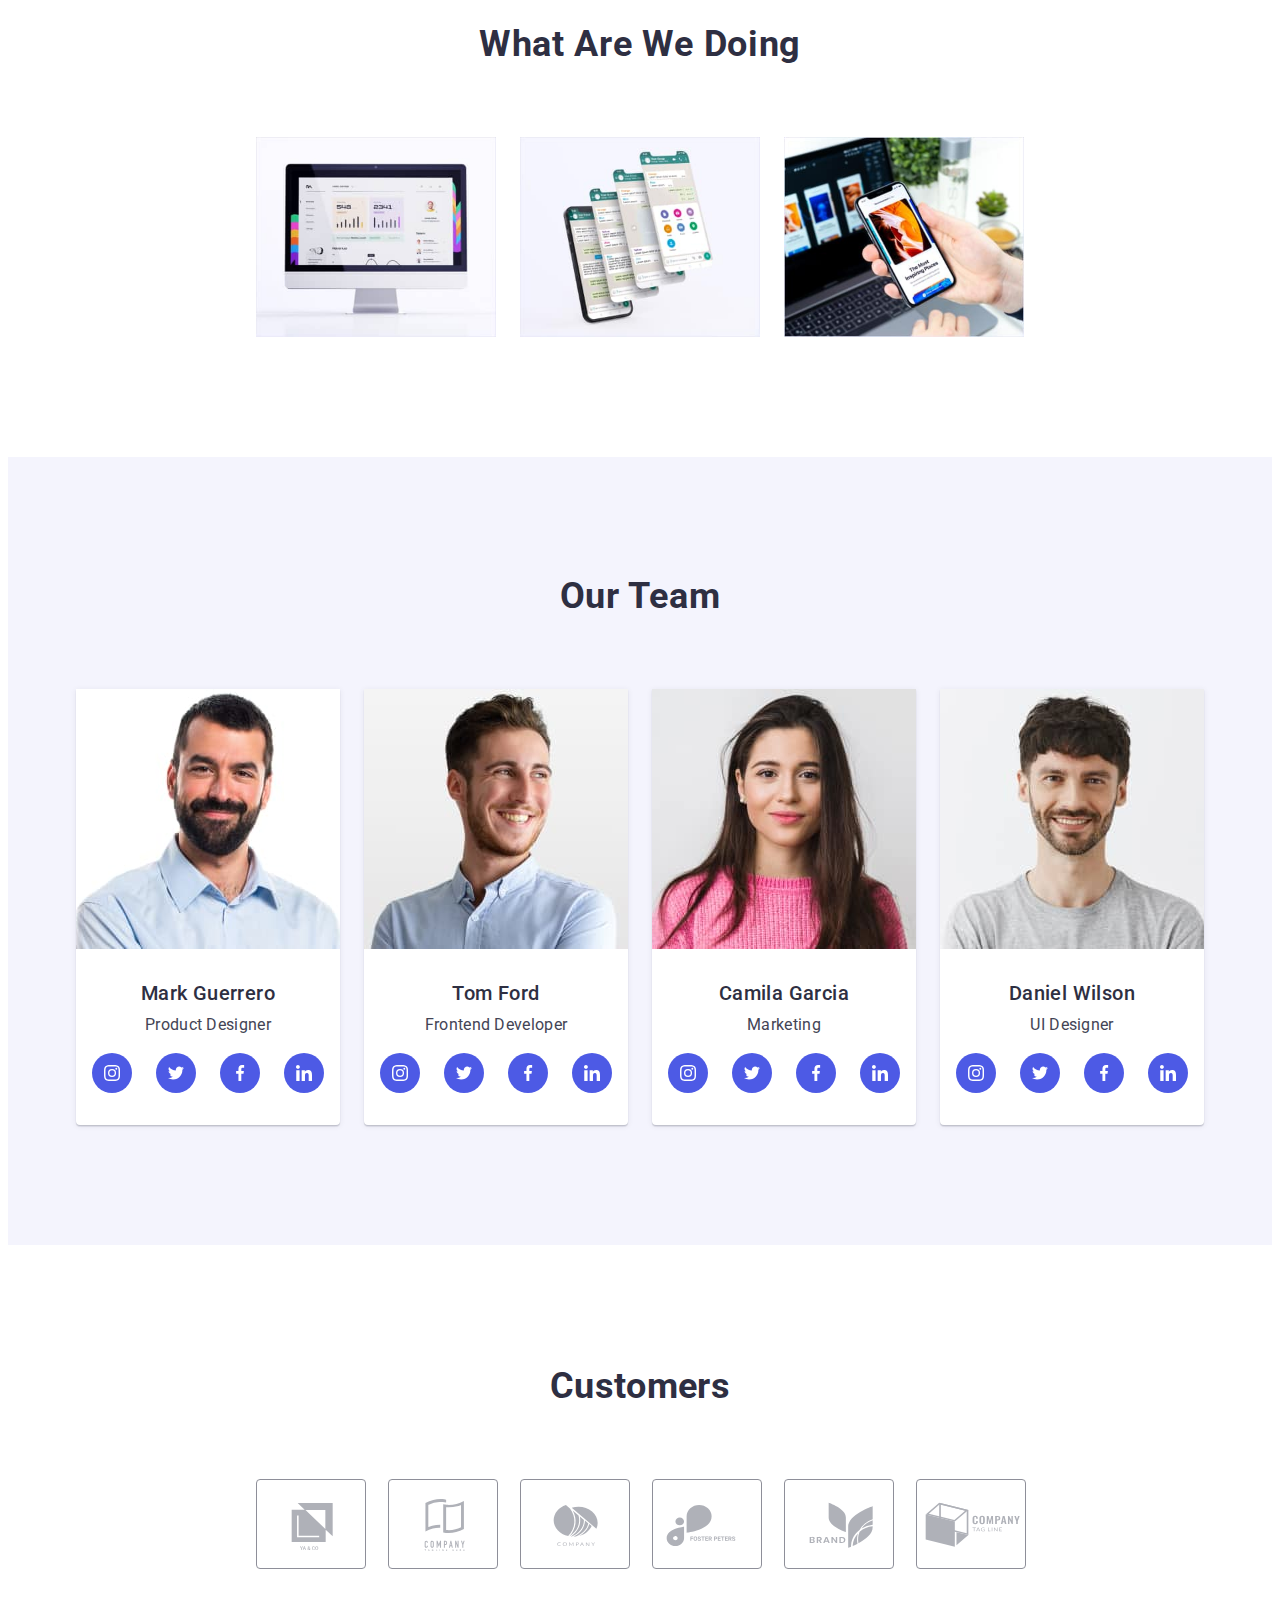
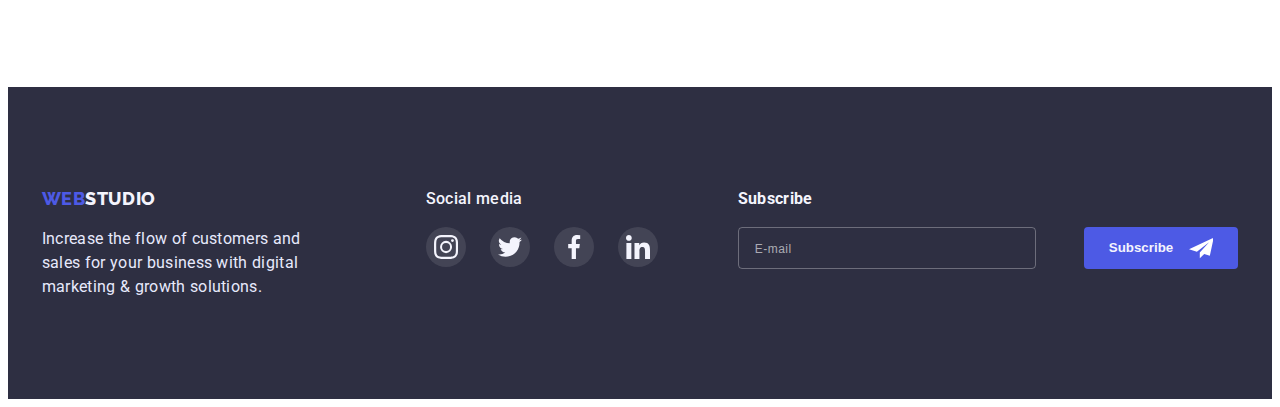
==== commit 05bd1855: "hw7" ====
--- a/index.html
+++ b/index.html
@@ -37,7 +37,13 @@
                     <li> <a class="contacts-list-item animation-links" href="mailto:info@devstudio.com">info@devstudio.com</a></li>
                     <li> <a class="contacts-list-item animation-links" href="tel:+110001111111">+11 (000) 111-11-11</a></li>
                 </ul>
-            </address>  
+            </address>
+            <button type="button" class="menu-btn is-open js-open-menu" aria-expanded="false" data-menu>
+                <svg class="burger" width="40" height="40" aria-label="Mobile menu switcher">
+                  <use class="icon-cross" href="./images/icons.svg#icon-close"></use>
+                  <use class="icon-burger" href="./images/icons.svg#menu-btn"></use>
+                </svg>
+              </button>  
         </div>
     </header>
     <main>
@@ -51,7 +57,7 @@
 
         <!--ADVANTAGES SECTION-->
         <section class="advantages-section">
-            <div class="container"> 
+            <div class="advantages-container container"> 
                 <h2 class="h2 visually-hidden">Advantages</h2>
                 <ul class="advantages-list">
                 <li class="advantages-list-item">
@@ -109,13 +115,16 @@
             <h2 class="services-title">What are we doing</h2>
             <ul class="services-list">
                 <li class="services-list-item">
-                    <img src="./images/rectangle71.jpg" alt="Computer" width="360"/>
+                    <img srcset="./images/rectangle71.jpg 1x, ./images/rectangle71@2x.jpg 2x"
+                    src="./images/rectangle71.jpg" alt="Computer" width="360"/>
                 </li>
                 <li class="services-list-item">
-                    <img src="./images/rectangle72.jpg" alt="Mobile phone" width="360"/>
+                    <img srcset="./images/rectangle72.jpg 1x, ./images/rectangle72@2x.jpg 2x" 
+                    src="./images/rectangle72.jpg" alt="Mobile phone" width="360"/>
                 </li>
                 <li class="services-list-item">
-                    <img src="./images/rectangle73.jpg" alt="Computer and mobile phone" width="360">
+                    <img srcset="./images/rectangle73.jpg 1x, ./images/rectangle73@2x.jpg 2x"
+                    src="./images/rectangle73.jpg" alt="Computer and mobile phone" width="360">
                 </li>
             </ul>
             </div>
@@ -127,7 +136,8 @@
             <h2 class="team-title">Our Team</h2>
             <ul class="team-list">
                 <li class="team-list-item">
-                    <img src="./images/img1.jpg" alt="Man" width="264"/>
+                    <img srcset="./images/img1.jpg 1x, ./images/img1@2x.jpg 2x"
+                    src="./images/img1.jpg" alt="Man" width="264"/>
                     <div class="team-card-wrapper">
                         <h3 class="team-member">Mark Guerrero</h3>
                          <p class="position">
@@ -166,7 +176,8 @@
                 </div>
             </li>
                 <li class="team-list-item">
-                    <img src="./images/img2.jpg" alt="Man" width="264"/>
+                    <img srcset="./images/img2.jpg 1x, ./images/img2@2x.jpg 2x"
+                    src="./images/img2.jpg" alt="Man" width="264"/>
                     <div class="team-card-wrapper">
                         <h3 class="team-member">Tom Ford</h3>
                         <p class="position">
@@ -206,7 +217,8 @@
                 </li>
 
                 <li class="team-list-item">
-                    <img src="./images/img3.jpg" alt="Woman" width="264"/>
+                    <img srcset="./images/img3.jpg 1x, ./images/img3@2x.jpg 2x"
+                    src="./images/img3.jpg" alt="Woman" width="264"/>
                     <div class="team-card-wrapper">
                         <h3 class="team-member">Camila Garcia</h3>
                         <p class="position">
@@ -471,7 +483,70 @@
       </form>
     </div>
   </div>
-    <script src="./js/modal.js"></script>
-</body>
-</html>
-
+     <!-- mobile menu -->
+     <div class="menu-container js-menu-container" id="mobile-menu">
+        <button
+          class="menu-toggle js-close-menu btn"
+          aria-expanded="false"
+          aria-controls="mobile-menu"
+        >
+          <svg width="8px" height="8px" aria-label="Mobile menu switcher">
+            <use class="header-icon-close" href="./images/icon-close"></use>
+          </svg>
+        </button>
+        <ul class="list mobile-menu">
+          <li class="mobile-menu-item selected animation-links">
+            <a href="./index.html" class="link mobile-menu-link">Studio</a>
+          </li>
+          <li class="mobile-menu-item">
+            <a href="./portfolio.html" class="link mobile-menu-link animation-links">Portfolio</a>
+          </li>
+          <li class="mobile-menu-item">
+            <a href="" class="link mobile-menu-link">Contacts</a>
+          </li>
+        </ul>
+        <ul class="list mobile-contacts-list">
+          <li class="mobile-contacts-item">
+            <a href="tel:+110001111111" class="accent link mobile-contacts-link">+11 (000) 111-11-11</a>
+          </li>
+          <li class="mobile-contacts-item">
+            <a href="mailto:info@devstudio.com" class="link mobile-contacts-link"
+              >info@devstudio.com</a
+            >
+          </li>
+        </ul>
+        <ul class="team-social">
+          <li
+            ><a href="#" class="team-icons">
+              <svg class="team-icon">
+                <use href="./images/icons.svg#icon-instagram"></use>
+              </svg>
+            </a>
+          </li>
+          <li>
+            <a href="#" class="team-icons">
+              <svg class="team-icon">
+                <use href="./images/icons.svg#icon-twitter"></use>
+              </svg>
+            </a>
+          </li>
+          <li>
+             <a href="#" class="team-icons">
+              <svg class="team-icon">
+                <use href="./images/icons.svg#icon-facebook"></use>
+              </svg>
+            </a>
+          </li>
+          <li
+            ><a href="#" class="team-icons">
+              <svg class="team-icon">
+                <use href="./images/icons.svg#icon-linkedin"></use>
+              </svg>
+            </a>
+          </li>
+        </ul>
+      </div>
+      <script src="./js/modal.js"></script>
+      <script src="./js/mobile-menu.js"></script>
+    </body>
+  </html>--- a/css/styles.css
+++ b/css/styles.css
@@ -81,6 +81,47 @@
     list-style: none;
 }
 
+/* break-points */
+@media screen and (max-width: 480px)  {
+  .modal {
+  max-height: 95vh;
+  max-width: 95vw;
+  overflow-y: auto;
+  width: 309px;
+  }
+}
+@media screen and (min-width: 480px) {
+  .container {
+     max-width: 480px;
+  }
+  .modal {
+  max-height: 95vh;
+  max-width: 95vw;
+  overflow-y: auto;
+  width: 309px;
+  }
+}
+@media screen and (min-width: 768px) {
+  .container {
+     max-width: 768px;
+  }
+  .modal {
+ max-height: 95vh;
+ max-width: 95vw;
+ overflow-y: auto;
+ width: 408px;
+ }
+
+ .contacts-list-item {
+  margin-right: 16px;
+ }
+}
+@media screen and (min-width: 1200px) {
+  .modal {
+   width: 408px;
+   overflow-y: auto;
+  }
+ }
 .container {
     width: 1158px;
     margin: 0 auto;
@@ -235,6 +276,358 @@
     margin-right: 76px;
 }
 
+@media screen and (min-width: 768px) {
+  .list-nav-menu {
+     display: flex;
+  }
+  .header-logo {
+     margin-right: 123px;
+  }
+  .nav-menu {
+     margin-right: 118px;
+  }
+  .contacts-list {
+     margin: 0px 0px 4px 0px;
+  }
+  .contacts-list:last-child {
+     margin: 0px;
+  }
+  .contacts-list-item {
+     font-size: 12px;
+     line-height: 1.33;
+  }
+}
+@media screen and (min-width: 768px), (min-width: 1200px) {
+  .list-nav-menu {
+     display: flex;
+  }
+}
+@media screen and (min-width: 1200px) {
+  .contacts-list {
+     flex-direction: row;
+  }
+  .contacts-list-item {
+     margin: 0px 40px 0px 0px;
+  }
+  .contacts-list-item:last-child {
+     margin: 0px;
+  }
+  .logo-first {
+     margin-right: 76px;
+  }
+  .list-nav-menu {
+     margin-right: 0px;
+  }
+  .nav-menu-item {
+     font-size: inherit;
+  }
+}
+/* mobile menu */
+.menu-btn {
+  display: inline-flex;
+  margin: 0;
+  margin-right: 8px;
+  padding: 0;
+  border: none;
+  background-color: transparent;
+  border: 1px solid transparent;
+  padding: 2px;
+  z-index: 50;
+  display: flex;
+  justify-content: center;
+  align-items: center;
+}
+.mobile-header {
+  position: fixed;
+  display: flex;
+  flex-direction: column;
+  width: 100%;
+  max-height: 796px;
+  background-color: var(--color-background);
+  z-index: 40;
+  top: 0;
+  left: 0%;
+}
+.mobile-header.is-open {
+  display: block;
+  width: 100vw;
+  height: 100vh;
+}
+.mobile-header {
+  display: none;
+}
+.mobile-header .icon-style {
+  padding-bottom: 40px;
+  padding-top: 28px;
+  justify-content: flex-start;
+}
+.menu-btn[aria-expanded=true] {
+  border: 1px solid rgba(0, 0, 0, 0.1);
+  background-color: var(--border-color);
+  display: flex;
+  width: 24px;
+  height: 24px;
+  border-radius: 50%;
+  cursor: pointer;
+  align-items: center;
+  justify-content: center;
+  position: absolute;
+  top: 24px;
+  right: 24px;
+}
+.menu-btn[aria-expanded=true] .burger {
+  width: 8px;
+}
+.menu-btn[aria-expanded=false] .burger {
+  width: 32px;
+}
+.menu-btn[aria-expanded=true] .icon-burger {
+  display: none;
+}
+.menu-btn[aria-expanded=false] .icon-burger {
+  display: block;
+}
+.menu-btn[aria-expanded=false] .icon-cross {
+  display: none;
+}
+.menu-btn[aria-expanded=true] .icon-cross {
+  display: block;
+}
+@media screen and (max-width: 767px) {
+  .menu-button[aria-expanded=true] {
+     border: 1px solid rgba(0, 0, 0, 0.1);
+     background-color: #E7E9FC;
+     display: flex;
+     width: 24px;
+     height: 24px;
+     border-radius: 50%;
+     cursor: pointer;
+     align-items: center;
+     justify-content: center;
+  }
+}
+.mobile-container {
+  width: 100%;
+  height: 100%;
+  display: flex;
+  justify-content: space-between;
+  align-items: center;
+}
+.burger {
+  display: flex;
+  flex-direction: column;
+  width: 100vw;
+  height: 100vh;
+  padding: 0px 40px 40px 40px;
+}
+
+@media screen and (min-width: 768px) {
+  .menu-btn {
+     display: none;
+  }
+}
+/* mobile menu */
+.menu-btn {
+ width: 32px;
+ height: 22px;
+ margin-left: auto;
+
+ display: flex;
+ align-items: center;
+ justify-content: center;
+
+ padding: 0;
+ background-color: transparent;
+}
+@media (min-width: 768px) {
+ .menu-btn {
+   display: none;
+ }
+}
+.menu-container {
+ position: fixed;
+ top: 0;
+ left: 0;
+
+ display: flex;
+ flex-direction: column;
+
+ width: 100vw;
+ height: 100vh;
+ padding: 80px 40px 40px;
+
+ background-color: var(--color-background);
+ z-index: 999;
+
+ transform: translateX(100%);
+ transition: background-color 250ms cubic-bezier(0.4, 0, 0.2, 1), border-color 250ms cubic-bezier(0.4, 0, 0.2, 1), box-shadow 250ms cubic-bezier(0.4, 0, 0.2, 1), color 250ms cubic-bezier(0.4, 0, 0.2, 1);
+}
+@media screen and (max-height: 550px) {
+ .menu-container {
+   overflow-y: auto;
+ }
+}
+@media (min-width: 768px) {
+ .menu-toggle {
+   display: none;
+ }
+}
+.menu-container.is-open {
+ transform: translateX(0);
+}
+.menu-toggle {
+ position: absolute;
+ top: 40px;
+ right: 40px;
+
+ width: 24px;
+ height: 24px;
+
+ display: flex;
+ justify-content: center;
+ align-items: center;
+
+ background-color: transparent;
+ border: 1px solid rgba(0, 0, 0, 0.1);
+ border-radius: 50%;
+ transition: background-color 250ms cubic-bezier(0.4, 0, 0.2, 1), border-color 250ms cubic-bezier(0.4, 0, 0.2, 1), box-shadow 250ms cubic-bezier(0.4, 0, 0.2, 1), color 250ms cubic-bezier(0.4, 0, 0.2, 1);
+}
+.menu-toggle:active {
+  background-color: var(--color-secondary);
+  border-color: var(--color-secondary);
+}
+.menu-toggle:active .header-icon-close {
+  fill: var(--color-background);
+}
+/* mobile menu navigation list */
+.mobile-menu {
+ margin-bottom: auto;
+}
+.mobile-menu-item:not(:last-child) {
+ margin-bottom: 40px;
+}
+.mobile-menu-link {
+ display: block;
+ font-weight: 700;
+ font-size: 36px;
+ line-height: 1.11;
+ letter-spacing: 0.02em;
+ text-transform: capitalize;
+ color: var(--color-brand);
+ text-decoration: none;
+ transition: background-color 250ms cubic-bezier(0.4, 0, 0.2, 1), border-color 250ms cubic-bezier(0.4, 0, 0.2, 1), box-shadow 250ms cubic-bezier(0.4, 0, 0.2, 1), color 250ms cubic-bezier(0.4, 0, 0.2, 1);;
+}
+.mobile-menu-link:hover,
+.mobile-menu-link:focus,
+.mobile-menu-link:active {
+ color: var(--color-secondary);
+}
+/* mobile menu contacts */
+.mobile-contacts-list {
+ margin-top: 48px;
+ margin-bottom: 48px;
+}
+.mobile-contacts-item:not(:last-child) {
+ margin-bottom: 40px;
+}
+.mobile-contacts-link {
+ display: block;
+
+ font-weight: 500;
+ font-size: 20px;
+ line-height: 1.2;
+ letter-spacing: 0.02em;
+ text-decoration: none;
+ color: #434455;
+}
+.mobile-contacts-link.accent {
+ font-weight: 700;
+ font-size: 36px;
+ line-height: 1.11;
+
+ text-transform: capitalize;
+ color: var(--color-secondary);
+}
+@media screen and (max-width: 432px) {
+ .mobile-contacts-link.accent {
+   font-size: 7.66vw;
+ }
+}
+/* mobile menu soc links */
+.mobile-soc-list {
+ display: flex;
+}
+.mobile-soc-item {
+ width: 40px;
+ height: 40px;
+}
+.mobile-soc-item:not(:last-child) {
+ margin-right: 56px;
+}
+@media screen and (max-width: 407px) {
+ .mobile-soc-item:not(:last-child) {
+   margin-right: auto;
+ }
+}
+.mobile-soc-link {
+ background-color: var(--color-secondary);
+}
+.mobile-soc-icon {
+ width: 24px;
+ height: 24px;
+ fill: var(--color-background);
+}
+.selected {
+  color: var(--color-secondary);
+}
+.selected:hover,
+.selected:focus,
+.selected:active{
+  color: var(--color-secondary-dark);
+}
+/* hero section */
+.hero-section {
+  padding: 112px 0px;
+  max-width: 1600px;
+  height: 432px;
+  margin: 0 auto;
+  background-color: var(--color-brand);
+  background-image: linear-gradient(rgba(46, 47, 66, 0.7), rgba(46, 47, 66, 0.7)), url('../images/hero-bg-mobile.jpg');
+  background-position: center;
+  background-repeat: no-repeat;
+  background-size: cover;
+}
+@media screen and (min-device-pixel-ratio: 2),
+screen and (min-resolution: 192dpi),
+screen and (min-resolution: 2dppx) {
+  .hero-section {
+     background-image: linear-gradient(rgba(46, 47, 66, 0.7), rgba(46, 47, 66, 0.7)), url('../images/hero-bg-mobile@2x.jpg');
+  }
+}
+@media screen and (min-width: 768px){
+  .hero-section {
+     background-image: linear-gradient(rgba(46, 47, 66, 0.7), rgba(46, 47, 66, 0.7)), url('../images/hero-bg-tablet.jpg');
+  }
+}
+@media screen and (min-device-pixel-ratio: 2),
+screen and (min-resolution: 192dpi) and (min-width: 768px),
+screen and (min-resolution: 2dppx) and (min-width: 768px) {
+  .hero-section {
+     background-image: linear-gradient(rgba(46, 47, 66, 0.7), rgba(46, 47, 66, 0.7)), url('../images/hero-bg-tablet@2x.jpg');
+  }
+}
+@media screen and (min-width: 1200px){
+  .hero-section {
+     background-image: linear-gradient(rgba(46, 47, 66, 0.7), rgba(46, 47, 66, 0.7)), url('../images/hero-bg-desktop.jpg');
+  }
+}
+@media screen and (min-device-pixel-ratio: 2),
+screen and (min-resolution: 192dpi) and (min-width: 1200px),
+screen and (min-resolution: 2dppx) and (min-width: 1200px) {
+  .hero-section {
+     background-image: linear-gradient(rgba(46, 47, 66, 0.7), rgba(46, 47, 66, 0.7)), url('../images/hero-bg-desktop@2x.jpg');
+  }
+}
 /* HERO */
 
 .hero-section {
@@ -256,6 +649,37 @@
     max-width: 520px;
 }
 
+@media screen and (min-device-pixel-ratio: 2),
+screen and (min-resolution: 192dpi),
+screen and (min-resolution: 2dppx) {
+   .hero-section {
+      background-image: linear-gradient(rgba(46, 47, 66, 0.7), rgba(46, 47, 66, 0.7)), url('../images/hero-bg-mobile@2x.jpg');
+   }
+}
+@media screen and (min-width: 768px){
+   .hero-section {
+      background-image: linear-gradient(rgba(46, 47, 66, 0.7), rgba(46, 47, 66, 0.7)), url('../images/hero-bg-tablet.jpg');
+   }
+}
+@media screen and (min-device-pixel-ratio: 2),
+screen and (min-resolution: 192dpi) and (min-width: 768px),
+screen and (min-resolution: 2dppx) and (min-width: 768px) {
+   .hero-section {
+      background-image: linear-gradient(rgba(46, 47, 66, 0.7), rgba(46, 47, 66, 0.7)), url('../images/hero-bg-tablet@2x.jpg');
+   }
+}
+@media screen and (min-width: 1200px){
+   .hero-section {
+      background-image: linear-gradient(rgba(46, 47, 66, 0.7), rgba(46, 47, 66, 0.7)), url('../images/hero-bg-desktop.jpg');
+   }
+}
+@media screen and (min-device-pixel-ratio: 2),
+screen and (min-resolution: 192dpi) and (min-width: 1200px),
+screen and (min-resolution: 2dppx) and (min-width: 1200px) {
+   .hero-section {
+      background-image: linear-gradient(rgba(46, 47, 66, 0.7), rgba(46, 47, 66, 0.7)), url('../images/hero-bg-desktop@2x.jpg');
+   }
+}
 /* SERVICE BUTTON */
 .button-service {
     color: var(--color-primary-inverted);
@@ -284,6 +708,28 @@
     display: none;
 }
 
+@media screen and (min-width: 768px) {
+  .hero-title {
+     margin-bottom: 40px;
+     font-size: 56px;
+     font-weight: 700;
+     line-height: 1.07;
+  }
+}
+@media screen and (min-width: 768px) and (max-width: 1200px) {
+  .hero-section {
+     height: 436px;
+  }
+}
+@media screen and (min-width: 1200px) {
+  .hero-section {
+     padding: 188px 0px;
+  }
+  .hero-section {
+     height: 600px;
+  }
+}
+
 /*ADVANTAGES SECTION */
 .advantages-section {
     padding-top: 120px;
@@ -334,6 +780,53 @@
 
 .advantages-section-text {
     line-height: 1.5;
+}
+@media screen and (min-width: 768px) {
+
+  
+  .advantages-section-title {
+     text-align: start;
+  }
+}
+@media screen and (min-width: 768px) and (max-width: 1200px) {
+  .advantages-list-item {
+     width: 356px;
+     margin-right: 24px;
+  }
+  .advantages-list-item:nth-child(even) {
+     margin-right: 0px;
+  }
+  .advantages-list-item:nth-last-child(-n+2) {
+     margin-bottom: 0px;
+  }
+}
+@media screen and (min-width: 1200px) {
+  .advantages-container {
+     padding-bottom: 0px;
+  }
+  .advantages-items {
+     flex-wrap: nowrap;
+  }
+  .advantages-list-icon {
+     display: flex;
+     align-items: center;
+     justify-content: center;
+  }
+  .advantages-list-item {
+     margin-bottom: 0px;
+     margin-right: 24px;
+     flex-basis: calc((100% - 72) / 4);
+  }
+  .advantages-setion-title {
+     font-weight: 500;
+     font-size: 20px;
+     line-height: 1.2;
+     letter-spacing: 0.02em;
+     color: var(--color-brand);
+  }
+  .advantages-section-text {
+     font-weight: 400;
+  }
 }
 
 /* SEVICES SECTION */
@@ -358,6 +851,13 @@
     margin-right: 0px;
 }
 
+@media screen and (min-width: 1200px) {
+  .services-section {
+     display: block;
+     padding-bottom: 120px;
+  }
+}
+
 /* TEAM SECTION */
 .team-card-wrapper {
     padding-top: 32px;
@@ -378,6 +878,8 @@
   
 .team-list {
     display: flex;
+   flex-direction: column;
+   align-items: center;
   }
   
 .team-list-item {
@@ -415,6 +917,8 @@
     gap: 24px;
     justify-content: center;
     margin-top: 16px;
+    margin-left: 16px;
+    margin-right: 16px;
 }
 
 .socials-item {
@@ -448,6 +952,47 @@
     background-color: var(--color-secondary-dark);
 }
 
+@media screen and (min-width: 768px)  {
+  .team-list {
+     display: flex;
+     flex-direction: row;
+     flex-wrap: wrap;
+     justify-content: center;
+     align-items: center;
+  }
+  .team-list-item {
+     margin-bottom: 64px;
+     flex-basis: calc((100% - 72px) / 1);
+  }
+}
+@media screen and (min-width: 768px) and (max-width: 1200px)  {
+  .team-list-item {
+    flex-basis: calc((100% - 72px) / 2);
+    justify-content: center;
+  }
+  
+  .team-list-item:nth-last-child(-n+2) {
+     margin-bottom: 0px;
+  }
+  .team-list-item:nth-child(2n) {
+     margin-right: 0px;
+  }
+}
+@media screen and (min-width: 1200px) {
+  .team-section {
+     padding-bottom: 120px;
+  }
+  .team-list {
+     flex-wrap: nowrap;
+  }
+  .team-list-item {
+     margin-bottom: 0px;
+  }
+  .team-.list-item:last-child {
+     margin-right: 0px;
+  }
+}
+
 /*CUSTOMERS */
 .customers-section {
     display: flex;
@@ -477,7 +1022,6 @@
     margin-right: 0;
 }
 
-
 .customers-logo-link {
     text-decoration: none;
     height: 100%;
@@ -501,6 +1045,17 @@
 .customers-logo-icon:focus {
     border-color: var(--color-secondary-dark);
     fill: var(--color-secondary-dark);
+}
+
+@media screen and (min-width: 768px) {
+  .customers-list {
+     column-gap: 24px;
+  }
+}
+@media screen and (min-width: 1200px) {
+  .customers-section {
+     padding-bottom: 120px;
+  }
 }
 
 
@@ -638,6 +1193,63 @@
     fill: var(--color-primary-inverted);
   }
 
+  @media screen and (min-width: 768px) {
+    .footer-container {
+       display: flex;
+       flex-direction: row;
+       justify-content: center;
+       text-align: start;
+       align-items: flex-start;
+       flex-wrap: wrap;
+    }
+    .footer-slogan {
+       margin-right: 24px;
+    }
+    .footer-social {
+       width: 33%;
+    }
+    .form-all {
+       display: flex;
+    }
+    .form-input {
+      margin-bottom: 0px;
+      margin-right: 24px;
+      font-size: 16px;
+      width: 264px;
+      padding: 8px 16px 8px 16px;
+      color: rgba(255, 255, 255, 0.6);
+      background-color: var(--color-dark);
+      border-radius: 4px;
+      border: 1px solid rgba(255, 255, 255, 0.3);
+      outline: none;
+    }
+    .footer-slogan {
+       align-items: start;
+    }
+    .footer-social {
+       align-items: start;
+    }
+    .footer-subscribe {
+       margin-left: -83px;
+    }
+ }
+ @media screen and (min-width: 1200px) {
+    .footer-container {
+       flex-wrap: nowrap;
+    }
+    .footer-section {
+       padding: 100px 0px;
+    }
+    .footer-social {
+       width: 33%;
+       margin-right: 80px;
+       margin-bottom: 0px;
+    }
+    .footer-slogan {
+       margin-right: 120px;
+       margin-bottom: 0px;
+    }
+ }
 /* PORTFOLIO */
 .portfolio-section {
     padding-top: 96px;
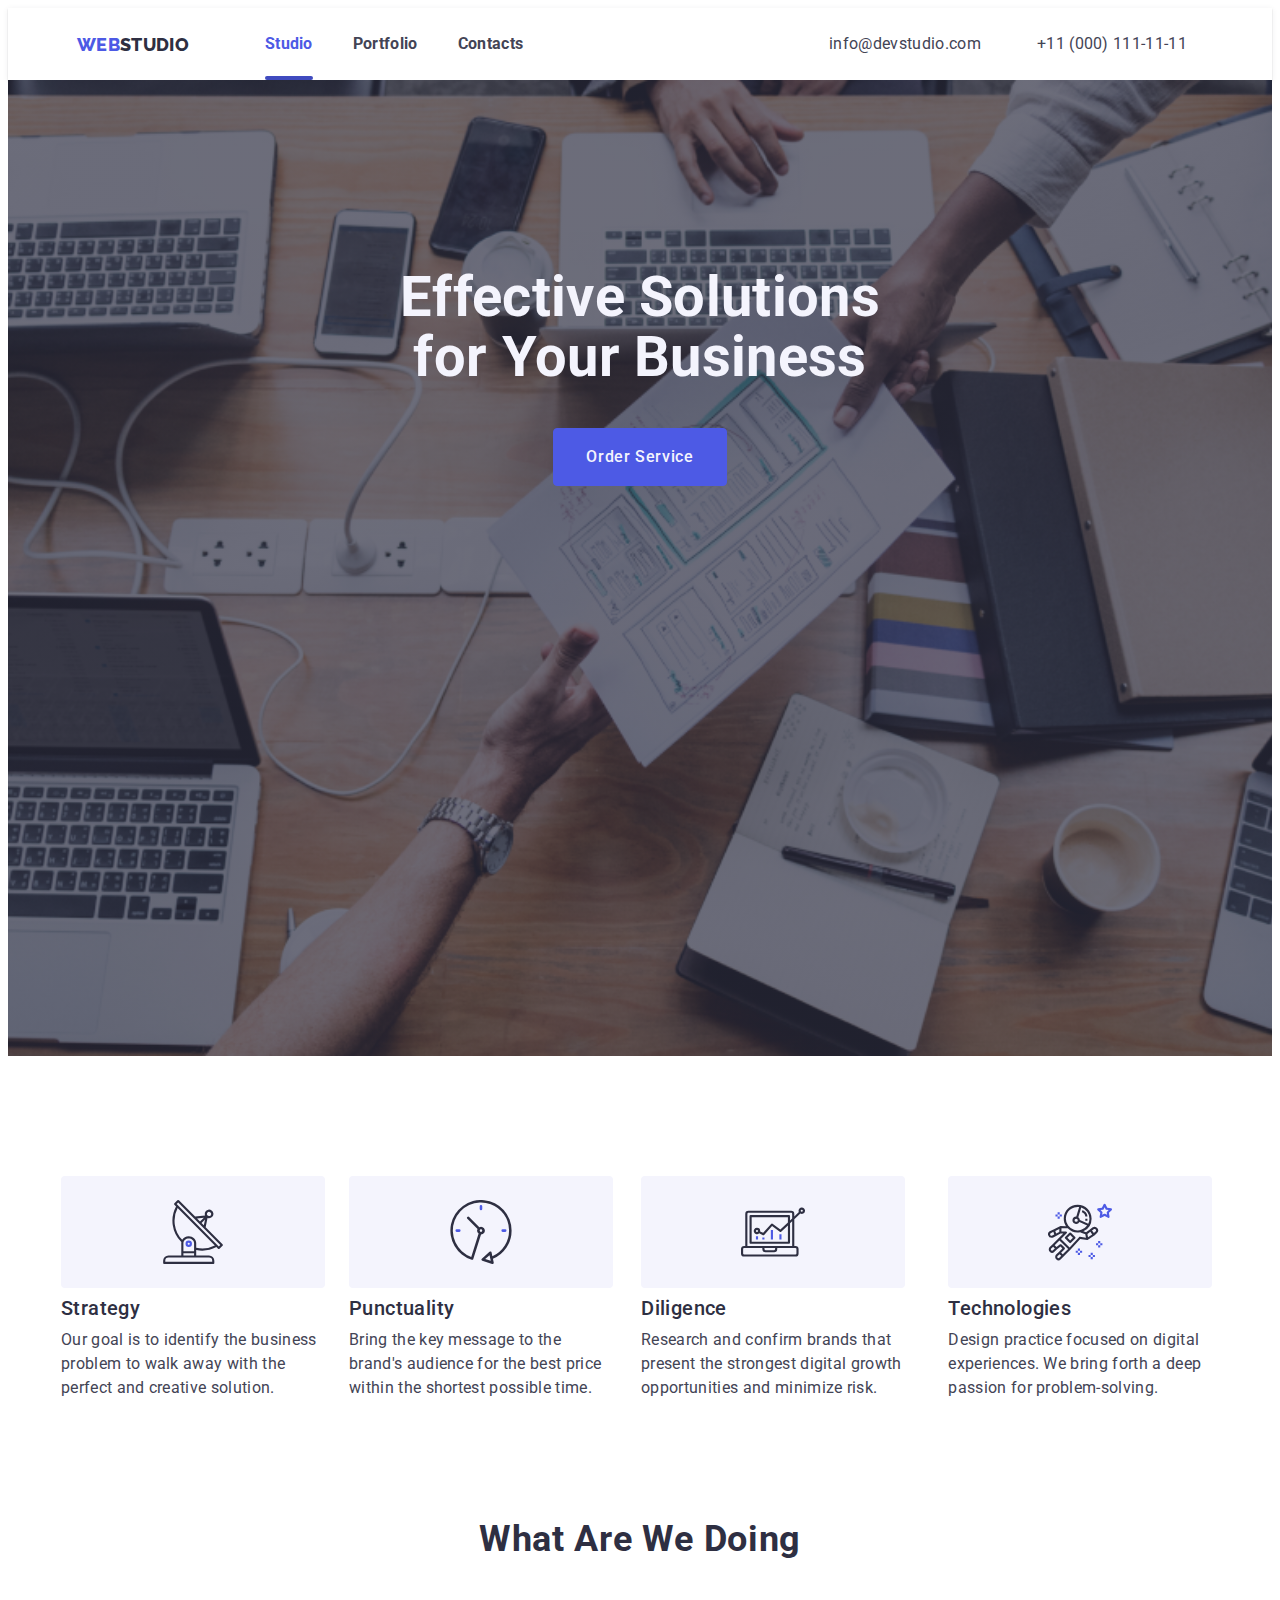
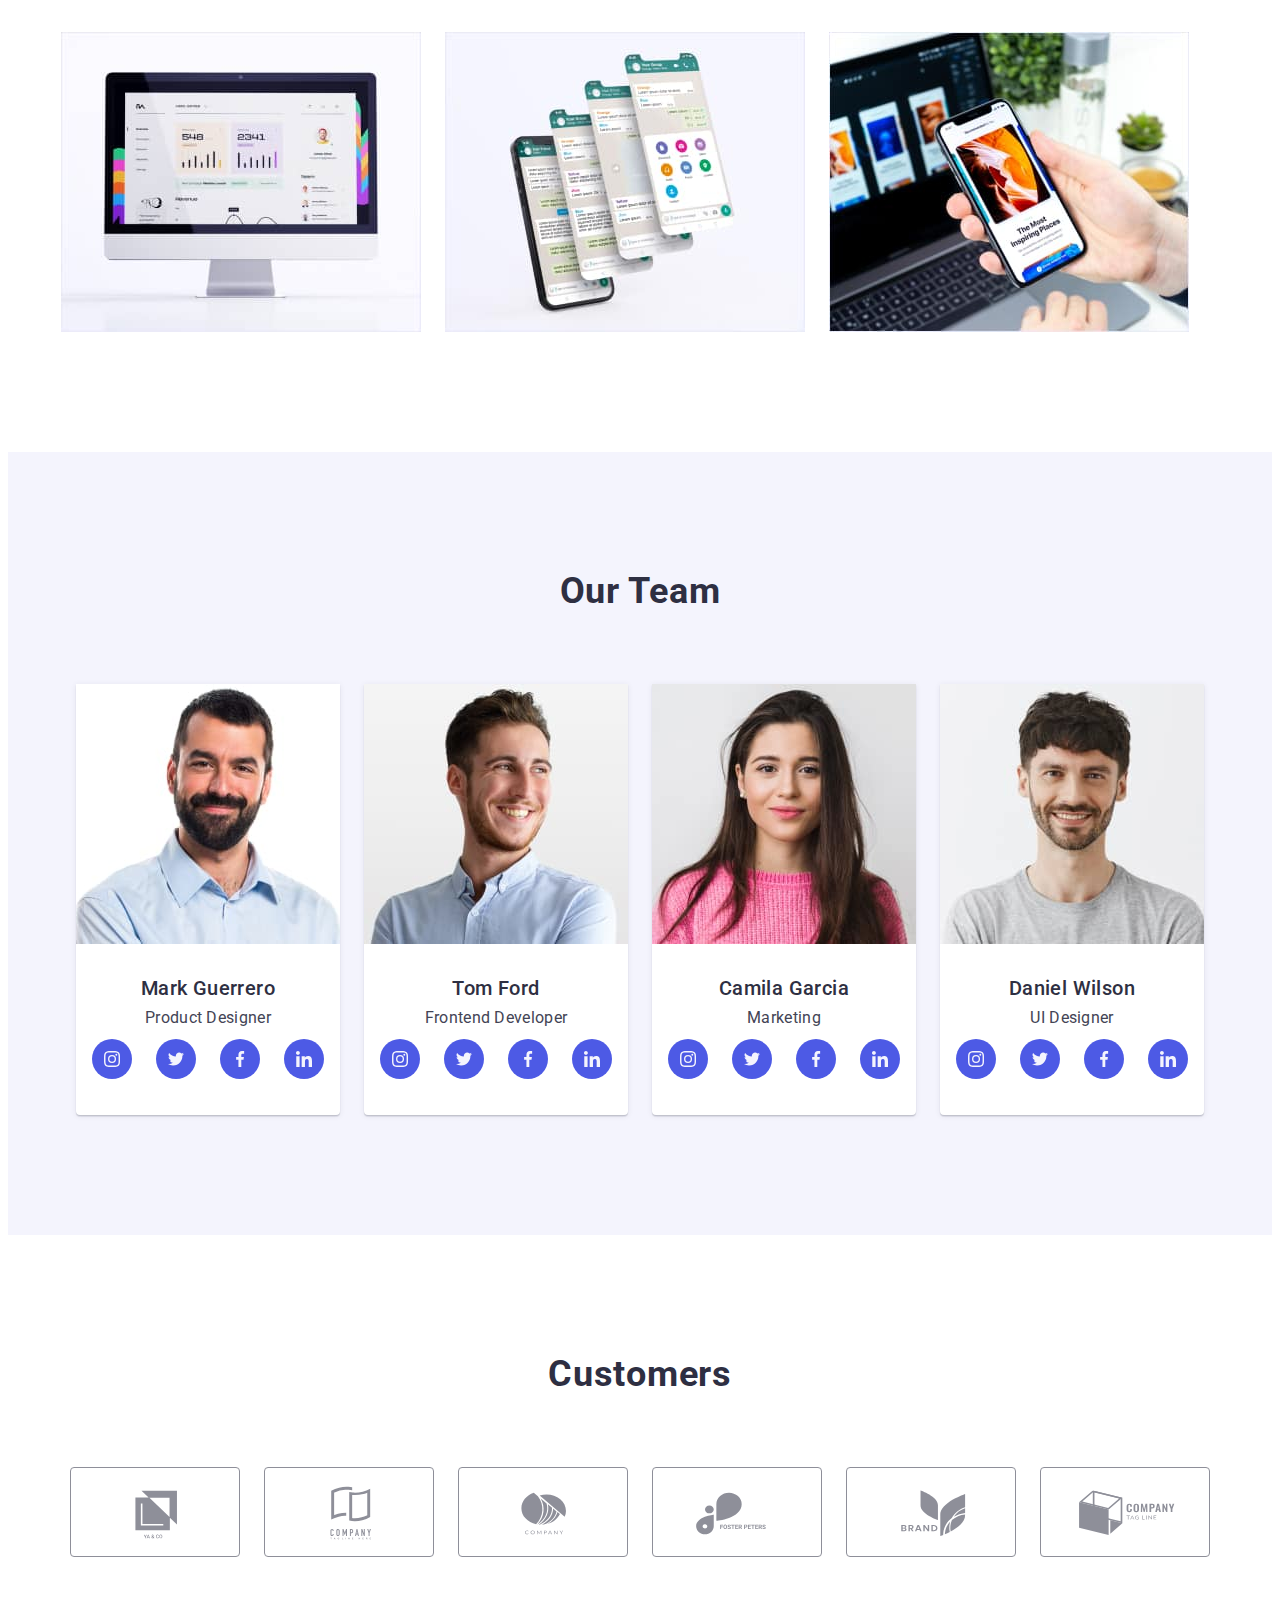
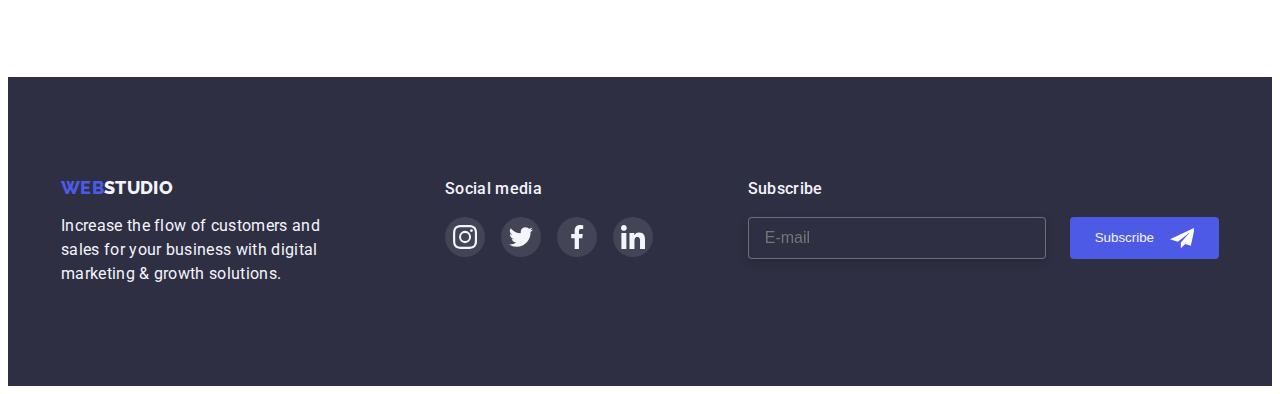
==== commit 45b0543e: "hw7" ====
--- a/index.html
+++ b/index.html
@@ -1,505 +1,107 @@
 <!DOCTYPE html>
 <html lang="en">
-<head>
-    <meta charset="UTF-8">
-    <meta http-equiv="X-UA-Compatible" content="IE=edge">
-    <meta name="viewport" content="width=device-width, initial-scale=1.0">
+  <head>
+    <meta charset="UTF-8" />
+    <meta http-equiv="X-UA-Compatible" content="IE=edge" />
+    <meta name="viewport" content="width=device-width, initial-scale=1.0" />
     <title>Webstudio</title>
     <!--Styles-->
-    <link rel="stylesheet" href="https://cdnjs.cloudflare.com/ajax/libs/modern-normalize/1.1.0/modern-normalize.min.css" integrity="sha512-wpPYUAdjBVSE4KJnH1VR1HeZfpl1ub8YT/NKx4PuQ5NmX2tKuGu6U/JRp5y+Y8XG2tV+wKQpNHVUX03MfMFn9Q==" crossorigin="anonymous" referrerpolicy="no-referrer" />
-    <link rel="stylesheet" href="css/styles.css">
+    <link
+      rel="stylesheet"
+      href="https://cdnjs.cloudflare.com/ajax/libs/modern-normalize/1.1.0/modern-normalize.min.css"
+      integrity="sha512-wpPYUAdjBVSE4KJnH1VR1HeZfpl1ub8YT/NKx4PuQ5NmX2tKuGu6U/JRp5y+Y8XG2tV+wKQpNHVUX03MfMFn9Q=="
+      crossorigin="anonymous"
+      referrerpolicy="no-referrer"
+    />
+    <link rel="stylesheet" href="css/styles.css" />
     <!--Fonts-->
-    <link rel="preconnect" href="https://fonts.googleapis.com">
-    <link rel="preconnect" href="https://fonts.gstatic.com" crossorigin>
-    <link href="https://fonts.googleapis.com/css2?family=Raleway:wght@800&family=Roboto:wght@400;500;700;900&display=swap" rel="stylesheet">    
-</head>
-<body>
+    <link rel="preconnect" href="https://fonts.googleapis.com" />
+    <link rel="preconnect" href="https://fonts.gstatic.com" crossorigin />
+    <link
+      href="https://fonts.googleapis.com/css2?family=Raleway:wght@800&family=Roboto:wght@400;500;700;900&display=swap"
+      rel="stylesheet"
+    />
+  </head>
+  <body>
     <!--HEADER-->
     <header class="header">
-        <div class="container header-container">
-            <nav class="nav-menu">
-                <a href="./index.html" class="logo-first animation-links">Web<span class="logo-second animation-links">Studio</span>
-                </a> 
-            <ul class="list-nav-menu">
-                <li>
-                <a class="nav-menu-item current animation-links" href="./index.html">Studio</a>
-                </li>
-                <li>
-                <a class="nav-menu-item animation-links" href="./portfolio.html">Portfolio</a>
-                </li>
-                <li>
-                <a class="nav-menu-item animation-links" href="./contacts.html">Contacts</a>
-                </li>
-                </ul>
-            </nav> 
-            <address class="page-adress">
-                <ul class="contacts-list">
-                    <li> <a class="contacts-list-item animation-links" href="mailto:info@devstudio.com">info@devstudio.com</a></li>
-                    <li> <a class="contacts-list-item animation-links" href="tel:+110001111111">+11 (000) 111-11-11</a></li>
-                </ul>
-            </address>
-            <button type="button" class="menu-btn is-open js-open-menu" aria-expanded="false" data-menu>
-                <svg class="burger" width="40" height="40" aria-label="Mobile menu switcher">
-                  <use class="icon-cross" href="./images/icons.svg#icon-close"></use>
-                  <use class="icon-burger" href="./images/icons.svg#menu-btn"></use>
-                </svg>
-              </button>  
-        </div>
-    </header>
-    <main>
-        <!--HERO SECTION-->
-        <section class="hero-section">
-            <div class="container">
-                <h1 class="hero-title">Effective Solutions <br />for Your Business</h1>
-                <button class="button-service animation-hero-btn" type="button" data-modal-open>Order Service</button>
-            </div>
-        </section>
-
-        <!--ADVANTAGES SECTION-->
-        <section class="advantages-section">
-            <div class="advantages-container container"> 
-                <h2 class="h2 visually-hidden">Advantages</h2>
-                <ul class="advantages-list">
-                <li class="advantages-list-item">
-                    <div class="advantages-icon-wrapper">
-                        <svg class="advantages-list-icon">
-                            <use href="./images/icons.svg#icon-antenna"></use>
-                        </svg>
-                    </div>
-                <h3 class="advantages-section-title">Strategy</h3>
-                <p class="advantages-section-text"> 
-                    Our goal is to identify the business
-                    problem to walk away with the perfect and creative solution. 
-                </p>
-                </li>
-                <li class="advantages-list-item">
-                    <div class="advantages-icon-wrapper">
-                        <svg class="advantages-list-icon">
-                            <use href="./images/icons.svg#icon-clock"></use>
-                        </svg>
-                    </div>
-                    <h3 class="advantages-section-title">Punctuality</h3>
-                    <p class="advantages-section-text">
-                     Bring the key message to the brand's audience for the best price within the shortest possible time.
-                </p>
-                </li>
-                <li class="advantages-list-item">
-                    <div class="advantages-icon-wrapper">
-                        <svg class="advantages-list-icon">
-                            <use href="./images/icons.svg#icon-diagram"></use>
-                        </svg>
-                    </div>
-                    <h3 class="advantages-section-title">Dilligence</h3>
-                    <p class="advantages-section-text">
-                        Research and confirm brands that present the strongest digital growth opportunities and minimize risk.
-                    </p>
-                </li>
-                <li class="advantages-list-item">
-                    <div class="advantages-icon-wrapper">
-                        <svg class="advantages-list-icon">
-                            <use href="./images/icons.svg#icon-astronaut"></use>
-                        </svg>
-                    </div>
-                    <h3 class="advantages-section-title">Technologies</h3>
-                    <p class="advantages-section-text">
-                        Design practice focused on digital experiences. We bring forth a deep passion for problem-solving.
-                    </p>
-                </li>
+      <div class="container-top">
+        <div class="header-container">
+          <a href="./index.html" class="header-logo"
+            ><span class="logo-accent animation-links">Web</span>Studio</a
+          >
+          <nav class="header-navigation">
+            <ul class="header-items">
+              <li class="header-list">
+                <a
+                  href="./index.html"
+                  class="header-item current selected animation-links"
+                  >Studio</a
+                >
+              </li>
+              <li class="header-list">
+                <a href="./portfolio.html" class="header-item animation-links"
+                  >Portfolio</a
+                >
+              </li>
+              <li class="header-list">
+                <a href="#" class="header-item animation-links">Contacts</a>
+              </li>
             </ul>
-            </div>
-        </section>
-
-        <!--SERVICES SECTION-->
-        <section class="section-top section-bottom">
-            <div class="container">
-            <h2 class="services-title">What are we doing</h2>
-            <ul class="services-list">
-                <li class="services-list-item">
-                    <img srcset="./images/rectangle71.jpg 1x, ./images/rectangle71@2x.jpg 2x"
-                    src="./images/rectangle71.jpg" alt="Computer" width="360"/>
-                </li>
-                <li class="services-list-item">
-                    <img srcset="./images/rectangle72.jpg 1x, ./images/rectangle72@2x.jpg 2x" 
-                    src="./images/rectangle72.jpg" alt="Mobile phone" width="360"/>
-                </li>
-                <li class="services-list-item">
-                    <img srcset="./images/rectangle73.jpg 1x, ./images/rectangle73@2x.jpg 2x"
-                    src="./images/rectangle73.jpg" alt="Computer and mobile phone" width="360">
-                </li>
-            </ul>
-            </div>
-        </section>
-
-        <!--TEAM SECTION-->
-        <section class="section-top section-bottom team-section">
-            <div class="container">
-            <h2 class="team-title">Our Team</h2>
-            <ul class="team-list">
-                <li class="team-list-item">
-                    <img srcset="./images/img1.jpg 1x, ./images/img1@2x.jpg 2x"
-                    src="./images/img1.jpg" alt="Man" width="264"/>
-                    <div class="team-card-wrapper">
-                        <h3 class="team-member">Mark Guerrero</h3>
-                         <p class="position">
-                        Product Designer
-                    </p>
-                    <ul class="socials-list">
-                        <li class="socials-item">
-                            <a href="" class="socials-link animation-social">
-                                <svg class="socials-icon">
-                                    <use href="./images/icons.svg#icon-instagram"></use>
-                                </svg>
-                            </a>
-                        </li>
-                        <li class="socials-item">
-                            <a href="" class="socials-link animation-social">
-                                <svg class="socials-icon">
-                                    <use href="./images/icons.svg#icon-twitter"></use>
-                                </svg>
-                            </a>
-                        </li>
-                        <li class="socials-item">
-                            <a href=""class="socials-link animation-social">
-                                <svg class="socials-icon">
-                                    <use href="./images/icons.svg#icon-facebook"></use>
-                                </svg>
-                            </a>
-                        </li>
-                        <li class="socials-item">
-                            <a href="" class="socials-link animation-social">
-                                <svg class="socials-icon">
-                                    <use href="./images/icons.svg#icon-linkedin"></use>
-                                </svg>
-                            </a>
-                        </li>
-                    </ul>
-                </div>
-            </li>
-                <li class="team-list-item">
-                    <img srcset="./images/img2.jpg 1x, ./images/img2@2x.jpg 2x"
-                    src="./images/img2.jpg" alt="Man" width="264"/>
-                    <div class="team-card-wrapper">
-                        <h3 class="team-member">Tom Ford</h3>
-                        <p class="position">
-                        Frontend Developer
-                        </p>
-                        <ul class="socials-list">
-                            <li class="socials-item">
-                                <a href="" class="socials-link animation-social">
-                                    <svg class="socials-icon">
-                                        <use href="./images/icons.svg#icon-instagram"></use>
-                                    </svg>
-                                </a>
-                            </li>
-                            <li class="socials-item">
-                                <a href="" class="socials-link animation-social">
-                                    <svg class="socials-icon">
-                                        <use href="./images/icons.svg#icon-twitter"></use>
-                                    </svg>
-                                </a>
-                            </li>
-                            <li class="socials-item">
-                                <a href=""class="socials-link animation-social">
-                                    <svg class="socials-icon">
-                                        <use href="./images/icons.svg#icon-facebook"></use>
-                                    </svg>
-                                </a>
-                            </li>
-                            <li class="socials-item">
-                                <a href="" class="socials-link animation-social">
-                                    <svg class="socials-icon">
-                                        <use href="./images/icons.svg#icon-linkedin"></use>
-                                    </svg>
-                                </a>
-                            </li>
-                        </ul>
-                    </div>
-                </li>
-
-                <li class="team-list-item">
-                    <img srcset="./images/img3.jpg 1x, ./images/img3@2x.jpg 2x"
-                    src="./images/img3.jpg" alt="Woman" width="264"/>
-                    <div class="team-card-wrapper">
-                        <h3 class="team-member">Camila Garcia</h3>
-                        <p class="position">
-                        Marketing
-                        </p>
-                        <ul class="socials-list">
-                            <li class="socials-item">
-                                <a href="" class="socials-link animation-social">
-                                    <svg class="socials-icon">
-                                        <use href="./images/icons.svg#icon-instagram"></use>
-                                    </svg>
-                                </a>
-                            </li>
-                            <li class="socials-item">
-                                <a href="" class="socials-link animation-social">
-                                    <svg class="socials-icon">
-                                        <use href="./images/icons.svg#icon-twitter"></use>
-                                    </svg>
-                                </a>
-                            </li>
-                            <li class="socials-item">
-                                <a href=""class="socials-link animation-social">
-                                    <svg class="socials-icon">
-                                        <use href="./images/icons.svg#icon-facebook"></use>
-                                    </svg>
-                                </a>
-                            </li>
-                            <li class="socials-item">
-                                <a href="" class="socials-link animation-social">
-                                    <svg class="socials-icon">
-                                        <use href="./images/icons.svg#icon-linkedin"></use>
-                                    </svg>
-                                </a>
-                            </li>
-                        </ul>
-                    </div>
-                </li>
-                <li class="team-list-item">
-                    <img src="./images/img4.jpg" alt="Man" width="264"/>
-                    <div class="team-card-wrapper">
-                        <h3 class="team-member">Daniel Wilson</h3>
-                        <p class="position">
-                        UI Designer
-                        </p>
-                    <ul class="socials-list">
-                        <li class="socials-item">
-                            <a href="" class="socials-link animation-social">
-                                <svg class="socials-icon">
-                                    <use href="./images/icons.svg#icon-instagram"></use>
-                                </svg>
-                            </a>
-                        </li>
-                        <li class="socials-item">
-                            <a href="" class="socials-link animation-social">
-                                <svg class="socials-icon">
-                                    <use href="./images/icons.svg#icon-twitter"></use>
-                                </svg>
-                            </a>
-                        </li>
-                        <li class="socials-item">
-                            <a href=""class="socials-link animation-social">
-                                <svg class="socials-icon">
-                                    <use href="./images/icons.svg#icon-facebook"></use>
-                                </svg>
-                            </a>
-                        </li>
-                        <li class="socials-item">
-                            <a href="" class="socials-link animation-social">
-                                <svg class="socials-icon">
-                                    <use href="./images/icons.svg#icon-linkedin"></use>
-                                </svg>
-                            </a>
-                        </li>
-                     </ul>
-                     </div>
-                     </li>
-                </ul>
-            </div>
-        </section>
-
-        <!--CUSTOMERS SECTION-->
-        <section class="section-top section-bottom customers-section">
-            <div class="customers-container container">
-                <h2 class="customers-title">Customers</h2>
-                <div class="customers-icons-wrapper">
-                    <ul class="customers-list">
-                        <li class="customers-list-item">
-                            <a href="" class="customers-logo-link">
-                                <svg class="customers-logo-icon animation-customers" width="104" height="56">
-                                    <use href="./images/icons.svg#icon-logo1"></use>
-                                </svg>
-                            </a>
-                        </li>
-                        <li class="customers-list-item">
-                            <a href="" class="customers-logo-link">
-                                <svg class="customers-logo-icon animation-customers" width="104" height="56">
-                                    <use href="./images/icons.svg#icon-logo2"></use>
-                                </svg>
-                            </a>
-                        </li>
-                        <li class="customers-list-item">
-                            <a href="" class="customers-logo-link">
-                                <svg class="customers-logo-icon animation-customers" width="104" height="56">
-                                    <use href="./images/icons.svg#icon-logo3"></use>
-                                </svg>
-                            </a>
-                        </li>
-                        <li class="customers-list-item">
-                            <a href="" class="customers-logo-link">
-                                <svg class="customers-logo-icon animation-customers" width="104" height="56">
-                                    <use href="./images/icons.svg#icon-logo4"></use>
-                                </svg>
-                            </a>
-                        </li>
-                        <li class="customers-list-item">
-                            <a href="" class="customers-logo-link">
-                                <svg class="customers-logo-icon animation-customers" width="104" height="56"> 
-                                    <use href="./images/icons.svg#icon-logo5"></use>
-                                </svg>
-                            </a>
-                        </li>
-                        <li class="customers-list-item">
-                            <a href="" class="customers-logo-link">
-                                <svg class="customers-logo-icon animation-customers" width="104" height="56">
-                                    <use href="./images/icons.svg#icon-logo6"></use>
-                                </svg>
-                            </a>
-                        </li>
-                    </ul>
-                </div>
-           </div>
-        </section>
-    </main>
-    <!--FOOTER-->
-    <footer class="footer">
-        <div class="container footer-container">
-            <div class="footer-logo-wrapper">
-                <a href="./index.html" class="footer-logo">Web<span class="logo-footer animation-links">Studio</span>
-                </a>
-                <p class="footer-text">
-                Increase the flow of customers and sales for your business with digital marketing & growth solutions.
-                 </p>
-            </div>
-            <div class="footer-social-wrapper">
-                <h2 class="footer-social-title">Social media</h2>
-                <ul class="footer-social-list">
-                    <li class="footer-social-list-item">
-                        <a href="" class="footer-social-list-link animation-social">
-                            <svg class="footer-social-list-icon">
-                                <use href="./images/icons.svg#icon-instagram"></use>
-                            </svg>
-                        </a>
-                    </li>
-                    <li class="footer-social-list-item">
-                        <a href="" class="footer-social-list-link animation-social">
-                            <svg class="footer-social-list-icon">
-                                <use href="./images/icons.svg#icon-twitter"></use>
-                            </svg>
-                        </a>
-                    </li>
-                    <li class="footer-social-list-item">
-                        <a href=""class="footer-social-list-link animation-social">
-                            <svg class="footer-social-list-icon">
-                                <use href="./images/icons.svg#icon-facebook"></use>
-                            </svg>
-                        </a>
-                    </li>
-                    <li class="footer-social-list-item">
-                        <a href="" class="footer-social-list-link animation-social">
-                            <svg class="footer-social-list-icon">
-                                <use href="./images/icons.svg#icon-linkedin"></use>
-                            </svg>
-                        </a>
-                    </li>
-                </ul>
-            </div>
-            <form class="footer-form">
-            <h2 class="form-title">Subscribe</h2>
-          <div class="form-all">
-            <input type="email" name="email" id="email" class="form-input" placeholder="E-mail">
-            <label for="email" class="form-label"></label>
-            <button class="form-button" type="submit">Subscribe
-              <svg class="form-icon">
-                <use href="./images/symbol-defs.svg#icon-send"></use>
-              </svg>
-            </button>
-          </div>
-        </form>
-        </div>
-    </footer>
-   <!-- MODAL WINDOW AND BACKDROP -->
-   <div class="backdrop is-hidden animation-backdrop" data-modal>
-    <div class="modal">
-      <button class="modal-close-btn animation-modal-close-btn" type="button" data-modal-close>
-        <svg class="modal-close-btn-icon">
-          <use href="./images/symbol-defs.svg#icon-close"></use>
-        </svg>
-      </button>
-      <form class="registration-form" name="registration_form">
-        <strong class="registration-form-appeal"
-          >Leave your contacts and we will call you back</strong
-        >
-        <div class="registration-form-group" role="group">
-          <label class="registration-form-field">
-            <span class="registration-form-label">Name</span>
-            <input
-              class="registration-form-input"
-              type="text"
-              name="user_name"
-              minlength="2"
-              required
-            />
-            <svg class="registration-form-icon" width="18" height="24">
-              <use href="./images/symbol-defs.svg#icon-person"></use>
+          </nav>
+          <ul class="header-contacts">
+            <li class="header-contact">
+              <a
+                href="mailto:info@devstudio.com"
+                class="header-email animation-links"
+                >info@devstudio.com</a
+              >
+            </li>
+            <li class="header-contact">
+              <a href="tel:+110001111111" class="header-tel animation-links"
+                >+11 (000) 111-11-11</a
+              >
+            </li>
+          </ul>
+          <button
+            type="button"
+            class="menu-btn is-open js-open-menu"
+            aria-expanded="false"
+            data-menu
+          >
+            <svg class="burger" aria-label="Mobile menu switcher">
+              <use
+                class="icon-burger"
+                href="./images/symbol-defs.svg#menu-btn"
+              ></use>
             </svg>
-          </label>
-          <label class="registration-form-field">
-            <span class="registration-form-label">Phone</span>
-            <input
-              class="registration-form-input"
-              type="tel"
-              name="user_phone"
-              id="use-phone"
-              required
-            />
-            <svg class="registration-form-icon" width="18" height="24">
-              <use href="./images/symbol-defs.svg#icon-telefon"></use>
-            </svg>
-          </label>
-          <label class="registration-form-field">
-            <span class="registration-form-label">Email</span>
-            <input
-              class="registration-form-input"
-              type="email"
-              name="user_email"
-              placeholder="&nbsp;"
-              required
-            />
-            <svg class="registration-form-icon" width="18" height="24">
-              <use href="./images/symbol-defs.svg#icon-mail"></use>
-            </svg>
-          </label>
-          <label class="registration-form-field">
-            <span class="registration-form-label">Comment</span>
-            <textarea
-              class="registration-form-message"
-              name="user_message"
-              rows="10"
-              placeholder="Text input"
-            ></textarea>
-          </label>
-        </div>
-        <label class="registration-form-agreement">
-          <input class="registration-form-checkbox" type="checkbox" name="user_agreement" />
-          <span class="check-icon"></span>
-          <span class="registration-form-text">
-            I accept the terms and conditions of the 
-            <a class="link registration-form-link" href="">Privacy Policy</a>
-          </span>
-        </label>
-        <button class="btn registration-form-btn" type="submit">Submit</button>
-      </form>
-    </div>
-  </div>
-     <!-- mobile menu -->
-     <div class="menu-container js-menu-container" id="mobile-menu">
+          </button>
+        </div>
+      </div>
+      <!--MOBILE MENU-->
+      <div class="menu-container js-menu-container" id="mobile-menu">
         <button
           class="menu-toggle js-close-menu btn"
           aria-expanded="false"
           aria-controls="mobile-menu"
         >
           <svg width="8px" height="8px" aria-label="Mobile menu switcher">
-            <use class="header-icon-close" href="./images/icon-close"></use>
+            <use
+              class="header-icon-close animation-links"
+              href="./images/symbol-defs.svg#icon-close"
+            ></use>
           </svg>
         </button>
         <ul class="list mobile-menu">
-          <li class="mobile-menu-item selected animation-links">
+          <li class="mobile-menu-item animation-links">
             <a href="./index.html" class="link mobile-menu-link">Studio</a>
           </li>
           <li class="mobile-menu-item">
-            <a href="./portfolio.html" class="link mobile-menu-link animation-links">Portfolio</a>
+            <a
+              href="./portfolio.html"
+              class="link mobile-menu-link animation-links"
+              >Portfolio</a
+            >
           </li>
           <li class="mobile-menu-item">
             <a href="" class="link mobile-menu-link">Contacts</a>
@@ -507,38 +109,44 @@
         </ul>
         <ul class="list mobile-contacts-list">
           <li class="mobile-contacts-item">
-            <a href="tel:+110001111111" class="accent link mobile-contacts-link">+11 (000) 111-11-11</a>
+            <a
+              href="tel:+110001111111"
+              class="mobile-contacts-link animation-links"
+              >+11 (000) 111-11-11</a
+            >
           </li>
           <li class="mobile-contacts-item">
-            <a href="mailto:info@devstudio.com" class="link mobile-contacts-link"
+            <a
+              href="mailto:info@devstudio.com"
+              class="link mobile-contacts-link animation-links"
               >info@devstudio.com</a
             >
           </li>
         </ul>
         <ul class="team-social">
-          <li
-            ><a href="#" class="team-icons">
+          <li>
+            <a href="#" class="team-icons animation-social">
               <svg class="team-icon">
                 <use href="./images/icons.svg#icon-instagram"></use>
               </svg>
             </a>
           </li>
           <li>
-            <a href="#" class="team-icons">
+            <a href="#" class="team-icons animation-social">
               <svg class="team-icon">
                 <use href="./images/icons.svg#icon-twitter"></use>
               </svg>
             </a>
           </li>
           <li>
-             <a href="#" class="team-icons">
+            <a href="#" class="team-icons animation-social">
               <svg class="team-icon">
                 <use href="./images/icons.svg#icon-facebook"></use>
               </svg>
             </a>
           </li>
-          <li
-            ><a href="#" class="team-icons">
+          <li>
+            <a href="#" class="team-icons animation-social">
               <svg class="team-icon">
                 <use href="./images/icons.svg#icon-linkedin"></use>
               </svg>
@@ -546,7 +154,488 @@
           </li>
         </ul>
       </div>
-      <script src="./js/modal.js"></script>
-      <script src="./js/mobile-menu.js"></script>
-    </body>
-  </html>+    </header>
+    <main>
+      <!--HERO SECTION-->
+      <section class="hero-section">
+        <div class="hero-container container">
+          <h1 class="h1 hero-title">Effective Solutions for Your Business</h1>
+          <button
+            data-modal-open
+            type="button"
+            class="hero-button animation-hero-btn"
+          >
+            Order Service
+          </button>
+        </div>
+      </section>
+      <!--ADVANTAGES SECTION-->
+      <section class="advantages-section section">
+        <div class="advantages-container container">
+          <h2 class="h2 visually-hidden">Advantages</h2>
+          <ul class="advantages-items">
+            <li class="advantages-item">
+              <div class="advantages-icons">
+                <svg class="advantages-icon">
+                  <use href="./images/icons.svg#icon-antenna"></use>
+                </svg>
+              </div>
+              <h3 class="h3 advantages-title">Strategy</h3>
+              <p class="advantages-text">
+                Our goal is to identify the business problem to walk away with
+                the perfect and creative solution.
+              </p>
+            </li>
+            <li class="advantages-item">
+              <div class="advantages-icons">
+                <svg class="advantages-icon">
+                  <use href="./images/icons.svg#icon-clock"></use>
+                </svg>
+              </div>
+              <h3 class="h3 advantages-title">Punctuality</h3>
+              <p class="advantages-text">
+                Bring the key message to the brand's audience for the best price
+                within the shortest possible time.
+              </p>
+            </li>
+            <li class="advantages-item">
+              <div class="advantages-icons">
+                <svg class="advantages-icon">
+                  <use href="./images/icons.svg#icon-diagram"></use>
+                </svg>
+              </div>
+              <h3 class="h3 advantages-title">Diligence</h3>
+              <p class="advantages-text">
+                Research and confirm brands that present the strongest digital
+                growth opportunities and minimize risk.
+              </p>
+            </li>
+            <li class="advantages-item">
+              <div class="advantages-icons">
+                <svg class="advantages-icon">
+                  <use href="./images/icons.svg#icon-astronaut"></use>
+                </svg>
+              </div>
+              <h3 class="h3 advantages-title">Technologies</h3>
+              <p class="advantages-text">
+                Design practice focused on digital experiences. We bring forth a
+                deep passion for problem-solving.
+              </p>
+            </li>
+          </ul>
+        </div>
+      </section>
+      <!--SERVICES SECTION-->
+      <section class="services-section section">
+        <div class="services-container container">
+          <h2 class="h2 services-title">What are we doing</h2>
+          <ul class="services-items">
+            <li class="services-item">
+              <img
+                srcset="
+                  ./images/rectangle71.jpg    1x,
+                  ./images/rectangle71@2x.jpg 2x
+                "
+                src="./images/rectangle71.jpg"
+                alt="a photo of a computer display on a white background"
+                width="360"
+              />
+            </li>
+            <li class="services-item">
+              <img
+                srcset="
+                  ./images/rectangle72.jpg    1x,
+                  ./images/rectangle72@2x.jpg 2x
+                "
+                src="./images/rectangle72.jpg"
+                alt="a photo of a cell phone being held in hands over a laptop"
+                width="360"
+              />
+            </li>
+            <li class="services-item">
+              <img
+                srcset="
+                  ./images/rectangle73.jpg    1x,
+                  ./images/rectangle73@2x.jpg 2x
+                "
+                src="./images/services/ux-ui-design.jpg"
+                alt="a photo of a cellphone and three different screen ovrlays over it on a white background"
+                width="360"
+              />
+            </li>
+          </ul>
+        </div>
+      </section>
+      <!--TEAM SECTION-->
+      <section class="team-section section">
+        <div class="team-container container">
+          <h2 class="h2 team-title">Our Team</h2>
+          <ul class="team-items">
+            <li class="team-item">
+              <img
+                srcset="./images/img1.jpg 1x, ./images/img1@2x.jpg 2x"
+                src="./images/img1.jpg"
+                alt="a photo of Mark Guerrero"
+                width="264"
+              />
+              <h3 class="h3 team-name">Mark Guerrero</h3>
+              <p class="team-position">Product Designer</p>
+              <ul class="team-social">
+                <li>
+                  <a href="#" class="team-icons animation-social">
+                    <svg class="team-icon">
+                      <use href="./images/icons.svg#icon-instagram"></use>
+                    </svg>
+                  </a>
+                </li>
+                <li>
+                  <a href="#" class="team-icons animation-social">
+                    <svg class="team-icon">
+                      <use href="./images/icons.svg#icon-twitter"></use>
+                    </svg>
+                  </a>
+                </li>
+                <li>
+                  <a href="#" class="team-icons animation-social">
+                    <svg class="team-icon">
+                      <use href="./images/icons.svg#icon-facebook"></use>
+                    </svg>
+                  </a>
+                </li>
+                <li>
+                  <a href="#" class="team-icons animation-social">
+                    <svg class="team-icon">
+                      <use href="./images/icons.svg#icon-linkedin"></use>
+                    </svg>
+                  </a>
+                </li>
+              </ul>
+            </li>
+            <li class="team-item">
+              <img
+                srcset="./images/img2.jpg 1x, ./images/img2@2x.jpg 2x"
+                src="./images/img2.jpg"
+                alt="a photo of Tom Ford"
+                width="264"
+              />
+              <h3 class="h3 team-name">Tom Ford</h3>
+              <p class="team-position">Frontend Developer</p>
+              <ul class="team-social">
+                <li>
+                  <a href="#" class="team-icons animation-social">
+                    <svg class="team-icon">
+                      <use href="./images/icons.svg#icon-instagram"></use>
+                    </svg>
+                  </a>
+                </li>
+                <li>
+                  <a href="#" class="team-icons animation-social">
+                    <svg class="team-icon">
+                      <use href="./images/icons.svg#icon-twitter"></use>
+                    </svg>
+                  </a>
+                </li>
+                <li>
+                  <a href="#" class="team-icons animation-social">
+                    <svg class="team-icon">
+                      <use href="./images/icons.svg#icon-facebook"></use>
+                    </svg>
+                  </a>
+                </li>
+                <li>
+                  <a href="#" class="team-icons animation-social">
+                    <svg class="team-icon">
+                      <use href="./images/icons.svg#icon-linkedin"></use>
+                    </svg>
+                  </a>
+                </li>
+              </ul>
+            </li>
+            <li class="team-item">
+              <img
+                srcset="./images/img3.jpg 1x, ./images/img3@2x.jpg 2x"
+                src="./images/team/camila.jpg"
+                alt="a photo of Camila Garcia"
+                width="264"
+              />
+              <h3 class="h3 team-name">Camila Garcia</h3>
+              <p class="team-position">Marketing</p>
+              <ul class="team-social">
+                <li>
+                  <a href="#" class="team-icons animation-social">
+                    <svg class="team-icon">
+                      <use href="./images/icons.svg#icon-instagram"></use>
+                    </svg>
+                  </a>
+                </li>
+                <li>
+                  <a href="#" class="team-icons animation-social">
+                    <svg class="team-icon">
+                      <use href="./images/icons.svg#icon-twitter"></use>
+                    </svg>
+                  </a>
+                </li>
+                <li>
+                  <a href="#" class="team-icons animation-social">
+                    <svg class="team-icon">
+                      <use href="./images/icons.svg#icon-facebook"></use>
+                    </svg>
+                  </a>
+                </li>
+                <li>
+                  <a href="#" class="team-icons animation-social">
+                    <svg class="team-icon">
+                      <use href="./images/icons.svg#icon-linkedin"></use>
+                    </svg>
+                  </a>
+                </li>
+              </ul>
+            </li>
+            <li class="team-item">
+              <img
+                srcset="./images/img4.jpg 1x, ./images/img4@2x.jpg 2x"
+                src="./images/img4.jpg"
+                alt="a photo of Daniel Wilson"
+                width="264"
+              />
+              <h3 class="h3 team-name">Daniel Wilson</h3>
+              <p class="team-position">UI Designer</p>
+              <ul class="team-social">
+                <li>
+                  <a href="#" class="team-icons animation-social">
+                    <svg class="team-icon">
+                      <use href="./images/icons.svg#icon-instagram"></use>
+                    </svg>
+                  </a>
+                </li>
+                <li>
+                  <a href="#" class="team-icons animation-social">
+                    <svg class="team-icon">
+                      <use href="./images/icons.svg#icon-twitter"></use>
+                    </svg>
+                  </a>
+                </li>
+                <li>
+                  <a href="#" class="team-icons animation-social">
+                    <svg class="team-icon">
+                      <use href="./images/icons.svg#icon-facebook"></use>
+                    </svg>
+                  </a>
+                </li>
+                <li>
+                  <a href="#" class="team-icons animation-social">
+                    <svg class="team-icon">
+                      <use href="./images/icons.svg#icon-linkedin"></use>
+                    </svg>
+                  </a>
+                </li>
+              </ul>
+            </li>
+          </ul>
+        </div>
+      </section>
+      <!--CUSTOMERS SECTION-->
+      <section class="customers-section section">
+        <div class="customers-container container">
+          <h2 class="h2 customers-title">Customers</h2>
+          <ul class="customers-partner">
+            <li class="customers-list">
+              <a href="#" class="customers-icons">
+                <svg class="customers-icon animation-customers">
+                  <use href="./images/icons.svg#icon-logo1"></use>
+                </svg>
+              </a>
+            </li>
+            <li class="customers-list">
+              <a href="#" class="customers-icons">
+                <svg class="customers-icon animation-customers">
+                  <use href="./images/icons.svg#icon-logo2"></use>
+                </svg>
+              </a>
+            </li>
+            <li class="customers-list">
+              <a href="#" class="customers-icons">
+                <svg class="customers-icon animation-customers">
+                  <use href="./images/icons.svg#icon-logo3"></use>
+                </svg>
+              </a>
+            </li>
+            <li class="customers-list">
+              <a href="#" class="customers-icons">
+                <svg class="customers-icon animation-customers">
+                  <use href="./images/icons.svg#icon-logo4"></use>
+                </svg>
+              </a>
+            </li>
+            <li class="customers-list">
+              <a href="#" class="customers-icons">
+                <svg class="customers-icon animation-customers">
+                  <use href="./images/icons.svg#icon-logo5"></use>
+                </svg>
+              </a>
+            </li>
+            <li class="customers-list">
+              <a href="#" class="customers-icons">
+                <svg class="customers-icon animation-customers">
+                  <use href="./images/icons.svg#icon-logo6"></use>
+                </svg>
+              </a>
+            </li>
+          </ul>
+        </div>
+      </section>
+    </main>
+    <!--FOOTER-->
+    <footer class="footer-section">
+      <div class="footer-container container">
+        <div class="footer-slogan">
+          <a href="./index.html" class="footer-logo"
+            ><span class="logo-accent animation-links">Web</span>Studio</a
+          >
+          <p class="footer-text">
+            Increase the flow of customers and sales for your business with
+            digital marketing & growth solutions.
+          </p>
+        </div>
+        <div class="footer-social">
+          <h2 class="footer-title">Social media</h2>
+          <ul class="footer-media">
+            <li class="footer-list">
+              <a href="#" class="footer-icons animation-social">
+                <svg class="footer-icon">
+                  <use href="./images/icons.svg#icon-instagram"></use>
+                </svg>
+              </a>
+            </li>
+            <li class="footer-list">
+              <a href="#" class="footer-icons animation-social">
+                <svg class="footer-icon">
+                  <use href="./images/icons.svg#icon-twitter"></use>
+                </svg>
+              </a>
+            </li>
+            <li class="footer-list">
+              <a href="#" class="footer-icons animation-social">
+                <svg class="footer-icon">
+                  <use href="./images/icons.svg#icon-facebook"></use>
+                </svg>
+              </a>
+            </li>
+            <li class="footer-list">
+              <a href="#" class="footer-icons animation-social">
+                <svg class="footer-icon">
+                  <use href="./images/icons.svg#icon-linkedin"></use>
+                </svg>
+              </a>
+            </li>
+          </ul>
+        </div>
+        <form class="footer-subscribe">
+          <h2 class="form-title">Subscribe</h2>
+          <div class="form-all">
+            <input
+              type="email"
+              name="email"
+              id="email"
+              class="form-input"
+              placeholder="E-mail"
+            />
+            <label for="email" class="form-label"></label>
+            <button class="form-button" type="submit">
+              Subscribe
+              <svg class="form-icon">
+                <use href="./images/symbol-defs.svg#icon-send"></use>
+              </svg>
+            </button>
+          </div>
+        </form>
+      </div>
+    </footer>
+    <!-- MODAL WINDOW AND BACKDROP -->
+    <div class="backdrop is-hidden animation-backdrop" data-modal>
+      <div class="modal">
+        <button
+          class="modal-close-btn animation-modal-close-btn"
+          type="button"
+          data-modal-close
+        >
+          <svg class="modal-close-btn-icon">
+            <use href="./images/symbol-defs.svg#icon-close"></use>
+          </svg>
+        </button>
+        <form class="registration-form" name="registration_form">
+          <strong class="registration-form-appeal"
+            >Leave your contacts and we will call you back</strong
+          >
+          <div class="registration-form-group" role="group">
+            <label class="registration-form-field">
+              <span class="registration-form-label">Name</span>
+              <input
+                class="registration-form-input"
+                type="text"
+                name="user_name"
+                minlength="2"
+                required
+              />
+              <svg class="registration-form-icon" width="18" height="24">
+                <use href="./images/symbol-defs.svg#icon-person"></use>
+              </svg>
+            </label>
+            <label class="registration-form-field">
+              <span class="registration-form-label">Phone</span>
+              <input
+                class="registration-form-input"
+                type="tel"
+                name="user_phone"
+                id="use-phone"
+                required
+              />
+              <svg class="registration-form-icon" width="18" height="24">
+                <use href="./images/symbol-defs.svg#icon-telefon"></use>
+              </svg>
+            </label>
+            <label class="registration-form-field">
+              <span class="registration-form-label">Email</span>
+              <input
+                class="registration-form-input"
+                type="email"
+                name="user_email"
+                placeholder="&nbsp;"
+                required
+              />
+              <svg class="registration-form-icon" width="18" height="24">
+                <use href="./images/symbol-defs.svg#icon-mail"></use>
+              </svg>
+            </label>
+            <label class="registration-form-field">
+              <span class="registration-form-label">Comment</span>
+              <textarea
+                class="registration-form-message"
+                name="user_message"
+                rows="10"
+                placeholder="Text input"
+              ></textarea>
+            </label>
+          </div>
+          <label class="registration-form-agreement">
+            <input
+              class="registration-form-checkbox"
+              type="checkbox"
+              name="user_agreement"
+            />
+            <span class="check-icon"></span>
+            <span class="registration-form-text">
+              I accept the terms and conditions of the
+              <a class="link registration-form-link" href="">Privacy Policy</a>
+            </span>
+          </label>
+          <button class="btn registration-form-btn" type="submit">
+            Submit
+          </button>
+        </form>
+      </div>
+    </div>
+    <script src="./js/modal.js"></script>
+    <script src="./js/mobile-menu.js"></script>
+  </body>
+</html>
--- a/css/styles.css
+++ b/css/styles.css
@@ -1,37 +1,59 @@
 :root {
-/* COLORS */
-    --color-brand: #2E2F42;
-    --color-primary: #434455;
-    --color-primary-inverted: #fff;
-    --color-secondary: #4D5AE5;
-    --color-secondary-dark: #404BBF;
-    --color-secondary-inverted:#E7E9FC;
-    --color-background: #F4F4FD;
-    --color-light-mode-background:#F4F4FD;
-    --color-customers-logo: #AFB1B8;
-    --color-customer-logo-text: #8E8F99;
-    --color-success: #31d0aa;
-
-    --color-filter-btn: 0px 3px 1px rgba(0, 0, 0, 0.1), 0px 2px 1px rgba(0, 0, 0, 0.08), 0px 2px 2px rgba(0, 0, 0, 0.12);
-    --color-servive-btn: 0px 4px 4px rgba(0, 0, 0, 0.15);
-
-/* FONTS */
-    --font-logo: 'Raleway', sans-serif;
-    --font-primary: 'Roboto', sans-serif;
-
-/* FONT WEIGHT */
-    --font-weight-logo: 800;
-    --font-weight-regular: 400;
-    --font-weight-bold: 600;
-    --font-weight-semi-bold: 500;
-
-
-/* LETTER SPACING */
-    --letter-spacing-logo: 0.03em;
-    --letter-spacing-primary: 0.02em;
-    --letter-spacing-secondary: 0.04em;
-}
-
+  /* COLORS */
+  --color-brand: #2e2f42;
+  --color-body-text: #434455;
+  --color-primary-inverted: #fff;
+  --color-secondary: #4d5ae5;
+  --color-secondary-dark: #404bbf;
+  --color-accent: #e7e9fc;
+  --color-background: #f4f4fd;
+  --color-light-mode-background: #f4f4fd;
+  --color-customers-logo: #afb1b8;
+  --color-helper-text: #8e8f99;
+  --color-success: #31d0aa;
+
+  --color-filter-btn: 0px 3px 1px rgba(0, 0, 0, 0.1),
+    0px 2px 1px rgba(0, 0, 0, 0.08), 0px 2px 2px rgba(0, 0, 0, 0.12);
+  --color-servive-btn: 0px 4px 4px rgba(0, 0, 0, 0.15);
+
+  /* FONTS */
+  --font-logo: "Raleway", sans-serif;
+  --font-primary: "Roboto", sans-serif;
+
+  /* FONT WEIGHT */
+  --font-weight-logo: 800;
+  --font-weight-special: 700;
+  --font-weight-bold: 500;
+  --font-weight-semi-bold: 500;
+  --font-weight-regular: 400;
+
+  /* FONT SIZE */
+  --font-size-logo: 18px;
+  --font-size-body: 16px;
+  --font-size-h1: 56px;
+  --font-size-h2: 36px;
+  --font-size-h3: 20px;
+  --font-size-small: 12px;
+  --font-size-bold: 16px;
+  --font-size-button: 16px;
+  --font-size-link: 16px;
+
+  /* LINE HEIGHT */
+  --line-height-logo: 1.33;
+  --line-height-h1: 1.07;
+  --line-height-h2: 0.67;
+  --line-height-h3: 1.2;
+  --line-height-small: 1.33;
+  --line-height-bold: 1.5;
+  --line-height-button: 1.5;
+  --line-height-link: 1.5;
+
+  /* LETTER SPACING */
+  --letter-spacing-logo: 0.03em;
+  --letter-spacing-primary: 0.02em;
+  --letter-spacing-secondary: 0.04em;
+  --letter-spacing-modal: 0.01em;
+}
 /* MARGIN RESET */
 h1,
 h2,
@@ -39,10 +61,9 @@
 h4,
 h5,
 h6,
-ul,
 p {
-    margin: 0;
-    padding: 0;  
+  margin: 0;
+  padding: 0;
 }
 
 /* MARGIN RESET FOR INLINE ELEMENTS */
@@ -52,277 +73,291 @@
 br,
 img,
 span {
-    margin-left: 0;
-    margin-right: 0;    
-}
-
+  margin-left: 0;
+  margin-right: 0;
+}
+
+ul {
+  list-style: none;
+  padding: 0;
+  margin: 0;
+}
+
+a {
+  text-decoration: none;
+  padding: 0;
+  margin: 0;
+}
+
+body {
+  font-family: "Roboto", sans-serif;
+  letter-spacing: 0.02em;
+  color: var(--color-body-text);
+}
+span {
+  color: var(--color-secondary);
+}
 img {
-    display: block;
-    max-width: 100%
-}
-
-body {
-    font-family: var(--font-primary);
-    font-size: 16px;
-    color: var(--color-brand);
-    letter-spacing: var(--letter-spacing-primary);
-}
-
-
-ul {
-    list-style: none;
-}
-
-.visually-hidden{
-    display: none;
-}
-
-.list {
-    list-style: none;
-}
-
-/* break-points */
-@media screen and (max-width: 480px)  {
+  display: block;
+  max-width: 100%;
+}
+
+.container {
+  margin: 0 auto;
+  padding: 0px 15px;
+}
+.section {
+  padding-top: 96px;
+}
+.h1 {
+  color: var(--color-secondary);
+  font-size: var(--font-size-h1);
+  font-weight: var(--font-weight-bold);
+  line-height: var(--line-height-h1);
+}
+.h2 {
+  font-size: var(--font-size-h2);
+  font-weight: var(--font-weight-bold);
+}
+.h3 {
+  font-size: var(--font-size-h3);
+  font-weight: var(--font-weight-bold);
+  line-height: var(--line-height-h3);
+  margin-bottom: 8px;
+  letter-spacing: var(--letter-spacing-primary);
+}
+.container {
+  margin: 0 auto;
+  padding: 0px 15px;
+}
+.section {
+  padding-top: 96px;
+}
+.link {
+  font-weight: var(--font-weight-regular);
+  text-decoration: Underline;
+}
+.visually-hidden {
+  position: absolute;
+  width: 1px;
+  height: 1px;
+  margin: -1px;
+  padding: 0px;
+  overflow: hidden;
+  border: 0;
+  clip: rect(0 0 0 0);
+  clip-path: inset(100%);
+  white-space: nowrap;
+}
+
+.container {
+  max-width: 428px;
+  padding-left: 15px;
+  padding-right: 15px;
+  margin-left: auto;
+  margin-right: auto;
+}
+
+@media screen and (min-width: 768px) {
+  .container {
+    max-width: 768px;
+  }
+}
+
+@media screen and (min-width: 1200px) {
+  .container {
+    max-width: 1158px;
+  }
+}
+/* BREAK POINTS */
+@media screen and (max-width: 480px) {
   .modal {
-  max-height: 95vh;
-  max-width: 95vw;
-  overflow-y: auto;
-  width: 309px;
+    max-height: 95vh;
+    max-width: 95vw;
+    overflow-y: auto;
+    width: 309px;
   }
 }
 @media screen and (min-width: 480px) {
   .container {
-     max-width: 480px;
+    max-width: 480px;
   }
   .modal {
-  max-height: 95vh;
-  max-width: 95vw;
-  overflow-y: auto;
-  width: 309px;
+    max-height: 95vh;
+    max-width: 95vw;
+    overflow-y: auto;
+    width: 309px;
   }
 }
 @media screen and (min-width: 768px) {
   .container {
-     max-width: 768px;
+    max-width: 768px;
   }
   .modal {
- max-height: 95vh;
- max-width: 95vw;
- overflow-y: auto;
- width: 408px;
- }
-
- .contacts-list-item {
-  margin-right: 16px;
- }
+    max-height: 95vh;
+    max-width: 95vw;
+    overflow-y: auto;
+    width: 408px;
+  }
+  .header-tel,
+  .header-email {
+    margin-right: 16px;
+  }
 }
 @media screen and (min-width: 1200px) {
   .modal {
-   width: 408px;
-   overflow-y: auto;
-  }
- }
-.container {
-    width: 1158px;
+    width: 408px;
+    overflow-y: auto;
+  }
+  .container {
+    max-width: 1158px;
+  }
+  .container-top {
     margin: 0 auto;
-    padding-left: 15px;
-    padding-right: 15px;
-}
-
-.section-bottom {
+    padding: 0px 15px;
+    max-width: 1158px;
+  }
+  .section {
     padding-top: 120px;
-    padding-bottom: 120px;
-}
-
-.setion-top {
-    padding-top: 120px;
-}
-
-/* HEADER */
-
+  }
+}
+/* HEADER SECTION */
+.header-container {
+  display: flex;
+  justify-content: space-between;
+  align-items: center;
+  position: relative;
+  padding-left: 16px;
+  padding-right: 16px;
+}
 .header {
-    background: var(--color-primary-inverted);
-    border-bottom: 1px solid var(--color-secondary-inverted);
-    box-shadow: 0px 2px 1px rgba(46, 47, 66, 0.08), 0px 1px 1px rgba(46, 47, 66, 0.16), 0px 1px 6px rgba(46, 47, 66, 0.08);
-}
-
-.header-container {
+  box-shadow: 0px 2px 1px rgba(46, 47, 66, 0.08),
+    0px 1px 1px rgba(46, 47, 66, 0.16), 0px 1px 6px rgba(46, 47, 66, 0.08);
+}
+.header-logo {
+  display: inline-block;
+  padding: 24px 0px;
+
+  font-family: "Raleway", sans-serif;
+  font-size: 18px;
+  font-weight: 800;
+  text-transform: uppercase;
+  color: var(--color-brand);
+}
+.header-logo:hover .logo-accent,
+.header-logo:focus .logo-accent,
+.header-logo:active .logo-accent {
+  color: var(--color-secondary-dark);
+}
+.header-navigation {
+  display: flex;
+  flex-wrap: nowrap;
+  align-items: center;
+}
+.header-items {
+  display: none;
+  padding: 24px 0px;
+  font-weight: 700;
+  color: var(--color-brand);
+}
+.header-list {
+  position: relative;
+  margin: 0px 40px 0px 0px;
+}
+.current::after {
+  content: "";
+  position: absolute;
+  left: 0;
+  bottom: -24px;
+  width: 100%;
+  height: 4px;
+  background-color: var(--color-secondary-dark);
+  border-radius: 2px;
+}
+.header-list:last-child {
+  margin: 0px;
+}
+.header-item {
+  padding: 24px 0px;
+  line-height: 1.5;
+  color: var(--color-body-text);
+  transition: color 250ms cubic-bezier(0.4, 0, 0.2, 1);
+}
+.header-item.active {
+  color: var(--color-secondary-dark);
+}
+.header-item:hover,
+.header-item:focus {
+  color: var(--color-secondary-dark);
+}
+.header-contacts {
+  display: none;
+  margin-left: auto;
+}
+.header-email,
+.header-tel {
+  color: inherit;
+  transition: color 250ms cubic-bezier(0.4, 0, 0.2, 1);
+  padding: 24px 0px;
+}
+.header-email:hover,
+.header-email:focus {
+  color: var(--color-secondary-dark);
+}
+.header-tel:hover,
+.header-tel:focus {
+  color: var(--color-secondary-dark);
+}
+@media screen and (min-width: 768px) {
+  .header-items {
     display: flex;
-    justify-content: center;
-}
-
-.nav-menu {
+  }
+  .header-logo {
+    margin-right: 123px;
+  }
+  .header-navigation {
+    margin-right: 118px;
+  }
+  .header-contact {
+    margin: 0px 0px 4px 0px;
+  }
+  .header-contact:last-child {
+    margin: 0px;
+  }
+  .header-email,
+  .header-tel {
+    font-size: 12px;
+    line-height: 1.33;
+  }
+}
+@media screen and (min-width: 768px), (min-width: 1200px) {
+  .header-contacts {
     display: flex;
-    align-items: center;
-    flex-grow: 1;
-}
-
-.list-nav-menu {
-    position: relative;
-    display: flex;
-    gap: 40px;
-}
-
-.nav-menu-item {
-    display: block;
-    font-weight: 500;
-    font-size: 16px;
-    line-height: 1.5;
-    letter-spacing: var(--letter-spacing-primary);
-    color: var(--color-brand);
-    text-decoration: none;
-    padding: 24px 0px;
-    position: relative;
- }
-
- .nav-menu-item.current::after {
-    display: block;
-    content: "";
-    position: absolute;
-    bottom: 0;
-    left: 0;
-    width: 100%;
-    height: 4px;
-    background-color: var(--color-secondary-dark);
-    border-radius: 2px;
- }
-
- .current {
-    color: var(--color-secondary-dark)
- }
-
-.nav-menu-item:hover {
-    color: var(--color-secondary);
-}
-
-.nav-menu-item:focus {
-    color: var(--color-secondary-dark);
- }
-
- .nav-menu-item:last-child {
-    margin-right: 0;
- }
-
- .page-adress {
-    display: flex;
- }
- 
- .contacts-list {
-    display: flex;
-    margin-left: auto;
-    align-items: center;
-    gap: 40px;
- }
-
-.contacts-list-item {
-    display: block;
-    color: var(--color-primary);
-    font-size: 16px;
-    line-height: 1.5;
-    text-decoration: none;
-    padding-top: 24px;
-    padding-bottom: 24px;
-    font-style: normal;
-}
-
-.contacts-list-item:last-child {
-    margin: 0;
-}
-
-.contacts-list-item:hover {
-    color: var(--color-secondary);
-}
-
-.contacts-list-item:focus {
-    color: var(--color-secondary);
-}
-
-.logo-header {
+    flex-direction: column;
+  }
+}
+@media screen and (min-width: 1200px) {
+  .header-contacts {
+    flex-direction: row;
+  }
+  .header-contact {
+    margin: 0px 40px 0px 0px;
+  }
+  .header-contact:last-child {
+    margin: 0px;
+  }
+  .header-logo {
     margin-right: 76px;
-    padding: 24px 0px;
-}
-
-.logo-first {
-    font-family: var(--font-logo);
-    font-weight: 800;
-    font-size: 18px;
-    line-height: 1.33;
-    letter-spacing: var(--letter-spacing-logo);
-    text-transform: uppercase;
-    color: var(--color-secondary);
-    text-decoration: none;
-    display: block;
-}
-
-.logo-second {
-    color: var(--color-brand);
-    padding-right: 76px;
-}
-
-.footer-logo {
-    font-family: var(--font-logo);
-    font-weight: 800;
-    font-size: 18px;
-    line-height: 1.33;
-    letter-spacing: var(--letter-spacing-logo);
-    text-transform: uppercase;
-    color: var(--color-secondary);
-    text-decoration: none;
-    display: block;
-    margin-bottom: 16px;
-}
-.logo-footer {
-    color: var(--color-background);
-    margin-right: 76px;
-}
-
-@media screen and (min-width: 768px) {
-  .list-nav-menu {
-     display: flex;
-  }
-  .header-logo {
-     margin-right: 123px;
-  }
-  .nav-menu {
-     margin-right: 118px;
-  }
-  .contacts-list {
-     margin: 0px 0px 4px 0px;
-  }
-  .contacts-list:last-child {
-     margin: 0px;
-  }
-  .contacts-list-item {
-     font-size: 12px;
-     line-height: 1.33;
-  }
-}
-@media screen and (min-width: 768px), (min-width: 1200px) {
-  .list-nav-menu {
-     display: flex;
-  }
-}
-@media screen and (min-width: 1200px) {
-  .contacts-list {
-     flex-direction: row;
-  }
-  .contacts-list-item {
-     margin: 0px 40px 0px 0px;
-  }
-  .contacts-list-item:last-child {
-     margin: 0px;
-  }
-  .logo-first {
-     margin-right: 76px;
-  }
-  .list-nav-menu {
-     margin-right: 0px;
-  }
-  .nav-menu-item {
-     font-size: inherit;
-  }
-}
-/* mobile menu */
+  }
+  .header-navigation {
+    margin-right: 0px;
+  }
+  .header-email,
+  .header-tel {
+    font-size: inherit;
+  }
+}
+/* MOBILE MENU */
 .menu-btn {
   display: inline-flex;
   margin: 0;
@@ -361,9 +396,9 @@
   padding-top: 28px;
   justify-content: flex-start;
 }
-.menu-btn[aria-expanded=true] {
+.menu-btn[aria-expanded="true"] {
   border: 1px solid rgba(0, 0, 0, 0.1);
-  background-color: var(--border-color);
+  background-color: var(--border-collor);
   display: flex;
   width: 24px;
   height: 24px;
@@ -375,35 +410,24 @@
   top: 24px;
   right: 24px;
 }
-.menu-btn[aria-expanded=true] .burger {
-  width: 8px;
-}
-.menu-btn[aria-expanded=false] .burger {
-  width: 32px;
-}
-.menu-btn[aria-expanded=true] .icon-burger {
+
+.menu-btn[aria-expanded="true"] .icon-burger {
   display: none;
 }
-.menu-btn[aria-expanded=false] .icon-burger {
+.menu-btn[aria-expanded="false"] .icon-burger {
   display: block;
 }
-.menu-btn[aria-expanded=false] .icon-cross {
-  display: none;
-}
-.menu-btn[aria-expanded=true] .icon-cross {
-  display: block;
-}
 @media screen and (max-width: 767px) {
-  .menu-button[aria-expanded=true] {
-     border: 1px solid rgba(0, 0, 0, 0.1);
-     background-color: #E7E9FC;
-     display: flex;
-     width: 24px;
-     height: 24px;
-     border-radius: 50%;
-     cursor: pointer;
-     align-items: center;
-     justify-content: center;
+  .menu-button[aria-expanded="true"] {
+    border: 1px solid rgba(0, 0, 0, 0.1);
+    background-color: #e7e9fc;
+    display: flex;
+    width: 24px;
+    height: 24px;
+    border-radius: 50%;
+    cursor: pointer;
+    align-items: center;
+    justify-content: center;
   }
 }
 .mobile-container {
@@ -413,84 +437,155 @@
   justify-content: space-between;
   align-items: center;
 }
-.burger {
+.menu__burger {
   display: flex;
   flex-direction: column;
+  width: 100%;
+  height: 100%;
+  padding: 0px 40px 40px 40px;
+}
+.menu__burger-item {
+  margin-top: 40px;
+}
+.menu__burger-item:first-child {
+  margin-top: 0px;
+}
+.menu__burger-link {
+  font-size: 36px;
+  font-weight: 700;
+  line-height: 1.11;
+  letter-spacing: 0.02em;
+  color: var(--color-brand);
+}
+.menu__burger-link:focus {
+  color: var(--color-secondary-dark);
+}
+.menu__burger-contacts {
+  margin-top: auto;
+}
+.menu__burger-contact {
+  margin-top: 40px;
+}
+.menu__burger-contact:first-child {
+  margin-top: 0px;
+}
+.menu__burger-tel {
+  font-size: 36px;
+  font-weight: 700;
+  line-height: 1.11;
+  color: var(--color-body-text);
+}
+.menu__burger-tel:focus {
+  color: var(--color-secondary-dark);
+}
+.menu__burger-email {
+  font-size: 20px;
+  font-weight: 500;
+  line-height: 1.2;
+  letter-spacing: 0.02em;
+  color: var(--color-body-text);
+}
+.menu__burger-email:focus {
+  color: var(--color-secondary-dark);
+}
+.menu__burger-list {
+  display: flex;
+  flex-wrap: wrap;
+  column-gap: 56px;
+  row-gap: 15px;
+  margin-top: 48px;
+
+  border-radius: 50%;
+  background-color: var(--color-secondary);
+
+  display: flex;
+  align-items: center;
+  justify-content: center;
+}
+
+@media screen and (min-width: 768px) {
+  .menu-btn {
+    display: none;
+  }
+}
+/* MOBILE MENU */
+.menu-btn {
+  width: 32px;
+  height: 22px;
+  margin-left: auto;
+
+  display: flex;
+  align-items: center;
+  justify-content: center;
+
+  padding: 0;
+  background-color: transparent;
+}
+@media (min-width: 768px) {
+  .menu-btn {
+    display: none;
+  }
+}
+.menu-container {
+  position: fixed;
+  top: 0;
+  left: 0;
+
+  display: flex;
+  flex-direction: column;
+
   width: 100vw;
   height: 100vh;
-  padding: 0px 40px 40px 40px;
-}
-
-@media screen and (min-width: 768px) {
-  .menu-btn {
-     display: none;
-  }
-}
-/* mobile menu */
-.menu-btn {
- width: 32px;
- height: 22px;
- margin-left: auto;
-
- display: flex;
- align-items: center;
- justify-content: center;
-
- padding: 0;
- background-color: transparent;
+  padding: 80px 40px 40px;
+
+  background-color: var(--color-background);
+  z-index: 999;
+
+  transform: translateX(100%);
+  transition: transform 250ms cubic-bezier(0.4, 0, 0.2, 1),
+    background-color 250ms cubic-bezier(0.4, 0, 0.2, 1),
+    fill 250ms cubic-bezier(0.4, 0, 0.2, 1),
+    color 250ms cubic-bezier(0.4, 0, 0.2, 1);
+}
+@media screen and (max-height: 550px) {
+  .menu-container {
+    overflow-y: auto;
+  }
 }
 @media (min-width: 768px) {
- .menu-btn {
-   display: none;
- }
-}
-.menu-container {
- position: fixed;
- top: 0;
- left: 0;
-
- display: flex;
- flex-direction: column;
-
- width: 100vw;
- height: 100vh;
- padding: 80px 40px 40px;
-
- background-color: var(--color-background);
- z-index: 999;
-
- transform: translateX(100%);
- transition: background-color 250ms cubic-bezier(0.4, 0, 0.2, 1), border-color 250ms cubic-bezier(0.4, 0, 0.2, 1), box-shadow 250ms cubic-bezier(0.4, 0, 0.2, 1), color 250ms cubic-bezier(0.4, 0, 0.2, 1);
-}
-@media screen and (max-height: 550px) {
- .menu-container {
-   overflow-y: auto;
- }
-}
-@media (min-width: 768px) {
- .menu-toggle {
-   display: none;
- }
+  .menu-toggle {
+    display: none;
+  }
 }
 .menu-container.is-open {
- transform: translateX(0);
+  transform: translateX(0);
 }
 .menu-toggle {
- position: absolute;
- top: 40px;
- right: 40px;
-
- width: 24px;
- height: 24px;
-
- display: flex;
- justify-content: center;
- align-items: center;
-
- background-color: transparent;
- border: 1px solid rgba(0, 0, 0, 0.1);
- border-radius: 50%;
- transition: background-color 250ms cubic-bezier(0.4, 0, 0.2, 1), border-color 250ms cubic-bezier(0.4, 0, 0.2, 1), box-shadow 250ms cubic-bezier(0.4, 0, 0.2, 1), color 250ms cubic-bezier(0.4, 0, 0.2, 1);
+  position: absolute;
+  top: 40px;
+  right: 40px;
+
+  width: 24px;
+  height: 24px;
+
+  display: flex;
+  justify-content: center;
+  align-items: center;
+
+  background-color: var(--color-accent);
+  border: 1px solid rgba(0, 0, 0, 0.1);
+  border-radius: 50%;
+  transition: background-color 250ms cubic-bezier(0.4, 0, 0.2, 1),
+    border-color 250ms cubic-bezier(0.4, 0, 0.2, 1),
+    fill 250ms cubic-bezier(0.4, 0, 0.2, 1);
+}
+
+.menu-toggle:hover {
+  background-color: var(--color-secondary);
+  border-color: var(--color-secondary);
+}
+.menu-toggle:hover .header-icon-close {
+  fill: var(--color-background);
 }
 .menu-toggle:active {
   background-color: var(--color-secondary);
@@ -499,885 +594,855 @@
 .menu-toggle:active .header-icon-close {
   fill: var(--color-background);
 }
-/* mobile menu navigation list */
+/* MOBILE MENU NAV */
 .mobile-menu {
- margin-bottom: auto;
+  margin-bottom: auto;
 }
 .mobile-menu-item:not(:last-child) {
- margin-bottom: 40px;
+  margin-bottom: 40px;
 }
 .mobile-menu-link {
- display: block;
- font-weight: 700;
- font-size: 36px;
- line-height: 1.11;
- letter-spacing: 0.02em;
- text-transform: capitalize;
- color: var(--color-brand);
- text-decoration: none;
- transition: background-color 250ms cubic-bezier(0.4, 0, 0.2, 1), border-color 250ms cubic-bezier(0.4, 0, 0.2, 1), box-shadow 250ms cubic-bezier(0.4, 0, 0.2, 1), color 250ms cubic-bezier(0.4, 0, 0.2, 1);;
+  display: block;
+  font-weight: 700;
+  font-size: 36px;
+  line-height: 1.11;
+  letter-spacing: 0.02em;
+  text-transform: capitalize;
+  color: var(--colro-dark);
+  text-decoration: none;
+  transition: color 250ms cubic-bezier(0.4, 0, 0.2, 1);
 }
 .mobile-menu-link:hover,
 .mobile-menu-link:focus,
 .mobile-menu-link:active {
- color: var(--color-secondary);
-}
-/* mobile menu contacts */
+  color: var(--color-secondary);
+}
+/* MOBILE MENU CONTACTS */
 .mobile-contacts-list {
- margin-top: 48px;
- margin-bottom: 48px;
-}
+  margin-top: 284px;
+  margin-bottom: 48px;
+}
+
+.mobile-contacts-link {
+  color: var(--color-body-text);
+}
+
+.mobile-contacts-link:hover {
+  color: var(--color-secondary);
+}
+
 .mobile-contacts-item:not(:last-child) {
- margin-bottom: 40px;
+  margin-bottom: 40px;
 }
 .mobile-contacts-link {
- display: block;
-
- font-weight: 500;
- font-size: 20px;
- line-height: 1.2;
- letter-spacing: 0.02em;
- text-decoration: none;
- color: #434455;
+  display: block;
+
+  font-weight: 500;
+  font-size: 20px;
+  line-height: 1.2;
+  letter-spacing: 0.02em;
+  text-decoration: none;
+  color: #434455;
 }
 .mobile-contacts-link.accent {
- font-weight: 700;
- font-size: 36px;
- line-height: 1.11;
-
- text-transform: capitalize;
- color: var(--color-secondary);
+  font-weight: 700;
+  font-size: 36px;
+  line-height: 1.11;
+
+  text-transform: capitalize;
+  color: var(--color-secondary);
 }
 @media screen and (max-width: 432px) {
- .mobile-contacts-link.accent {
-   font-size: 7.66vw;
- }
-}
-/* mobile menu soc links */
+  .mobile-contacts-link.accent {
+    font-size: 7.66vw;
+  }
+}
+/* MOBILE MENU SOCIALS */
 .mobile-soc-list {
- display: flex;
+  display: flex;
 }
 .mobile-soc-item {
- width: 40px;
- height: 40px;
+  width: 40px;
+  height: 40px;
 }
 .mobile-soc-item:not(:last-child) {
- margin-right: 56px;
+  margin-right: 56px;
 }
 @media screen and (max-width: 407px) {
- .mobile-soc-item:not(:last-child) {
-   margin-right: auto;
- }
+  .mobile-soc-item:not(:last-child) {
+    margin-right: auto;
+  }
 }
 .mobile-soc-link {
- background-color: var(--color-secondary);
+  background-color: var(--color-secondary);
 }
 .mobile-soc-icon {
- width: 24px;
- height: 24px;
- fill: var(--color-background);
+  width: 24px;
+  height: 24px;
+  fill: var(--color-background);
 }
 .selected {
   color: var(--color-secondary);
 }
 .selected:hover,
 .selected:focus,
-.selected:active{
+.selected:active {
   color: var(--color-secondary-dark);
 }
-/* hero section */
+/* HERO SECTION */
 .hero-section {
   padding: 112px 0px;
   max-width: 1600px;
   height: 432px;
   margin: 0 auto;
   background-color: var(--color-brand);
-  background-image: linear-gradient(rgba(46, 47, 66, 0.7), rgba(46, 47, 66, 0.7)), url('../images/hero-bg-mobile.jpg');
+  background-image: linear-gradient(
+      rgba(46, 47, 66, 0.7),
+      rgba(46, 47, 66, 0.7)
+    ),
+    url("../images/hero-bg-mobile.jpg");
   background-position: center;
   background-repeat: no-repeat;
   background-size: cover;
 }
 @media screen and (min-device-pixel-ratio: 2),
-screen and (min-resolution: 192dpi),
-screen and (min-resolution: 2dppx) {
+  screen and (min-resolution: 192dpi),
+  screen and (min-resolution: 2dppx) {
   .hero-section {
-     background-image: linear-gradient(rgba(46, 47, 66, 0.7), rgba(46, 47, 66, 0.7)), url('../images/hero-bg-mobile@2x.jpg');
-  }
-}
-@media screen and (min-width: 768px){
+    background-image: linear-gradient(
+        rgba(46, 47, 66, 0.7),
+        rgba(46, 47, 66, 0.7)
+      ),
+      url("../images/hero-bg-mobile@2x.jpg");
+  }
+}
+@media screen and (min-width: 768px) {
   .hero-section {
-     background-image: linear-gradient(rgba(46, 47, 66, 0.7), rgba(46, 47, 66, 0.7)), url('../images/hero-bg-tablet.jpg');
+    background-image: linear-gradient(
+        rgba(46, 47, 66, 0.7),
+        rgba(46, 47, 66, 0.7)
+      ),
+      url("../images/hero-bg-tablet.jpg");
   }
 }
 @media screen and (min-device-pixel-ratio: 2),
-screen and (min-resolution: 192dpi) and (min-width: 768px),
-screen and (min-resolution: 2dppx) and (min-width: 768px) {
+  screen and (min-resolution: 192dpi) and (min-width: 768px),
+  screen and (min-resolution: 2dppx) and (min-width: 768px) {
   .hero-section {
-     background-image: linear-gradient(rgba(46, 47, 66, 0.7), rgba(46, 47, 66, 0.7)), url('../images/hero-bg-tablet@2x.jpg');
-  }
-}
-@media screen and (min-width: 1200px){
+    background-image: linear-gradient(
+        rgba(46, 47, 66, 0.7),
+        rgba(46, 47, 66, 0.7)
+      ),
+      url("../images/hero-bg-tablet@2x.jpg");
+  }
+}
+@media screen and (min-width: 1200px) {
   .hero-section {
-     background-image: linear-gradient(rgba(46, 47, 66, 0.7), rgba(46, 47, 66, 0.7)), url('../images/hero-bg-desktop.jpg');
+    background-image: linear-gradient(
+        rgba(46, 47, 66, 0.7),
+        rgba(46, 47, 66, 0.7)
+      ),
+      url("../images/hero-bg-desktop.jpg");
   }
 }
 @media screen and (min-device-pixel-ratio: 2),
-screen and (min-resolution: 192dpi) and (min-width: 1200px),
-screen and (min-resolution: 2dppx) and (min-width: 1200px) {
+  screen and (min-resolution: 192dpi) and (min-width: 1200px),
+  screen and (min-resolution: 2dppx) and (min-width: 1200px) {
   .hero-section {
-     background-image: linear-gradient(rgba(46, 47, 66, 0.7), rgba(46, 47, 66, 0.7)), url('../images/hero-bg-desktop@2x.jpg');
-  }
-}
-/* HERO */
-
-.hero-section {
-    text-align: center;
-    background-size: cover;
-    padding: 188px 0px;
-    width: 1440px;
-    margin: 0 auto;
-    background-image: linear-gradient(rgba(46, 47, 66, 0.7), rgba(46, 47, 66, 0.7)), url(../images/heroimage.jpg);
-} 
-
+    background-image: linear-gradient(
+        rgba(46, 47, 66, 0.7),
+        rgba(46, 47, 66, 0.7)
+      ),
+      url("../images/hero-bg-desktop@2x.jpg");
+  }
+}
+.hero-container {
+  text-align: center;
+}
 .hero-title {
-    color: var(--color-primary-inverted);
-    font-size: 56px;
-    line-height: 1.07;
-    letter-spacing: var(--letter-spacing-primary);
-    margin: 0 auto;
-    margin-bottom: 48px;
-    max-width: 520px;
-}
-
-@media screen and (min-device-pixel-ratio: 2),
-screen and (min-resolution: 192dpi),
-screen and (min-resolution: 2dppx) {
-   .hero-section {
-      background-image: linear-gradient(rgba(46, 47, 66, 0.7), rgba(46, 47, 66, 0.7)), url('../images/hero-bg-mobile@2x.jpg');
-   }
-}
-@media screen and (min-width: 768px){
-   .hero-section {
-      background-image: linear-gradient(rgba(46, 47, 66, 0.7), rgba(46, 47, 66, 0.7)), url('../images/hero-bg-tablet.jpg');
-   }
-}
-@media screen and (min-device-pixel-ratio: 2),
-screen and (min-resolution: 192dpi) and (min-width: 768px),
-screen and (min-resolution: 2dppx) and (min-width: 768px) {
-   .hero-section {
-      background-image: linear-gradient(rgba(46, 47, 66, 0.7), rgba(46, 47, 66, 0.7)), url('../images/hero-bg-tablet@2x.jpg');
-   }
-}
-@media screen and (min-width: 1200px){
-   .hero-section {
-      background-image: linear-gradient(rgba(46, 47, 66, 0.7), rgba(46, 47, 66, 0.7)), url('../images/hero-bg-desktop.jpg');
-   }
-}
-@media screen and (min-device-pixel-ratio: 2),
-screen and (min-resolution: 192dpi) and (min-width: 1200px),
-screen and (min-resolution: 2dppx) and (min-width: 1200px) {
-   .hero-section {
-      background-image: linear-gradient(rgba(46, 47, 66, 0.7), rgba(46, 47, 66, 0.7)), url('../images/hero-bg-desktop@2x.jpg');
-   }
-}
-/* SERVICE BUTTON */
-.button-service {
-    color: var(--color-primary-inverted);
-    font-family: var(--font-primary);
-    font-weight: 500;
-    font-size: 16px;
-    line-height: 1.5;
-    background: var(--color-secondary);
-    box-shadow: 0px 4px 4px rgba(0, 0, 0, 0.15);
-    border-radius: 4px; 
-    border: 1px solid var(--color-secondary);
-    letter-spacing: (var(--letter-spacing-secondary));
-    cursor: pointer;
-    padding: 16px 32px;
-}
-
-.button-service:hover {
-    background-color: var(--color-secondary-dark);
-}
-
-.button-service:focus {
-    background: var(--color-secondary-dark);
-}
-
-.h2-visually-hidden {
-    display: none;
-}
-
+  max-width: 492px;
+  margin: 0 auto;
+  margin-bottom: 72px;
+  font-size: 36px;
+  font-weight: 700;
+  line-height: 1.11;
+  color: var(--color-background);
+}
+.hero-button {
+  padding: 16px 32px;
+  font-family: "Roboto", sans-serif;
+  font-size: 16px;
+  font-weight: 500;
+  line-height: 1.5;
+  letter-spacing: 0.04em;
+  color: var(--color-background);
+  background-color: var(--color-secondary);
+  cursor: pointer;
+  border: 1px solid var(--color-secondary);
+  border-radius: 4px;
+}
+.hero-button:hover,
+.hero-button:focus {
+  border-color: var(--color-secondary-dark);
+  background-color: var(--color-secondary-dark);
+  box-shadow: 0px 4px 4px rgba(0, 0, 0, 0.15);
+}
 @media screen and (min-width: 768px) {
   .hero-title {
-     margin-bottom: 40px;
-     font-size: 56px;
-     font-weight: 700;
-     line-height: 1.07;
+    margin-bottom: 40px;
+
+    font-size: 56px;
+    font-weight: 700;
+    line-height: 1.07;
   }
 }
 @media screen and (min-width: 768px) and (max-width: 1200px) {
   .hero-section {
-     height: 436px;
+    height: 436px;
   }
 }
 @media screen and (min-width: 1200px) {
   .hero-section {
-     padding: 188px 0px;
+    padding: 188px 0px;
   }
   .hero-section {
-     height: 600px;
-  }
-}
-
-/*ADVANTAGES SECTION */
-.advantages-section {
-    padding-top: 120px;
-}
-
-.advantages-list {
+    height: 600px;
+  }
+}
+/* ADVANTAGES SECTION */
+.advantages-container {
+  padding-bottom: 96px;
+}
+.advantages-item {
+  margin-bottom: 72px;
+}
+.advantages-item:last-child {
+  margin-bottom: 0px;
+}
+.advantages-icons {
+  display: none;
+  margin-bottom: 8px;
+
+  width: 264px;
+  height: 112px;
+  border-radius: 4px;
+  background-color: var(--color-light-mode-background);
+}
+.advantages-icon {
+  width: 64px;
+  height: 64px;
+}
+.advantages-item:last-child {
+  margin-right: 0px;
+}
+.advantages-title {
+  margin-bottom: 8px;
+
+  font-weight: 700;
+  font-size: 36px;
+  line-height: 1.1;
+  letter-spacing: 0.02em;
+  color: var(--color-brand);
+  text-align: center;
+}
+.advantages-text {
+  font-weight: 500;
+  line-height: 1.5;
+}
+@media screen and (min-width: 768px) {
+  .advantages-items {
     display: flex;
-}
-
-.advantages-list-item {
+    flex-wrap: wrap;
+  }
+  .advantages-title {
+    text-align: start;
+  }
+}
+@media screen and (min-width: 768px) and (max-width: 1200px) {
+  .advantages-item {
+    width: 356px;
     margin-right: 24px;
-    flex-basis: calc((100% - 72px) / 4);
-}  
-
-.advantages-list-item:last-child {
+  }
+  .advantages-item:nth-child(even) {
     margin-right: 0px;
-}
-
-.advantages-list-icon {
-    width: 64px;
-    height: 64px;
-}
-
-.advantages-section-title {
+  }
+  .advantages-item:nth-last-child(-n + 2) {
+    margin-bottom: 0px;
+  }
+}
+@media screen and (min-width: 1200px) {
+  .advantages-container {
+    padding-bottom: 0px;
+  }
+  .advantages-items {
+    flex-wrap: nowrap;
+  }
+  .advantages-icons {
+    display: flex;
+    align-items: center;
+    justify-content: center;
+  }
+  .advantages-item {
+    margin-bottom: 0px;
+    margin-right: 24px;
+    flex-basis: calc((100%-72) / 4);
+  }
+  .advantages-title {
     font-weight: 500;
     font-size: 20px;
     line-height: 1.2;
-    letter-spacing: var(--letter-spacing-primary);
-    margin-bottom: 8px;
-} 
-
-.advantages-section-text {
-    color: var(--color-primary);
-    font-size: 16px;
-    line-height: 1.5;
-    letter-spacing: var(--letter-spacing-primary);
-}
-
-.advantages-icon-wrapper {
-    margin-bottom: 8px;
-    height: 112px;
-    border-radius: 4px;
-    background-color: var(--color-background);
-    display: flex;
-    align-items: center;
-    justify-content: center;
-}
-
-.advantages-section-text {
-    line-height: 1.5;
-}
-@media screen and (min-width: 768px) {
-
-  
-  .advantages-section-title {
-     text-align: start;
-  }
-}
-@media screen and (min-width: 768px) and (max-width: 1200px) {
-  .advantages-list-item {
-     width: 356px;
-     margin-right: 24px;
-  }
-  .advantages-list-item:nth-child(even) {
-     margin-right: 0px;
-  }
-  .advantages-list-item:nth-last-child(-n+2) {
-     margin-bottom: 0px;
-  }
-}
-@media screen and (min-width: 1200px) {
-  .advantages-container {
-     padding-bottom: 0px;
-  }
-  .advantages-items {
-     flex-wrap: nowrap;
-  }
-  .advantages-list-icon {
-     display: flex;
-     align-items: center;
-     justify-content: center;
-  }
-  .advantages-list-item {
-     margin-bottom: 0px;
-     margin-right: 24px;
-     flex-basis: calc((100% - 72) / 4);
-  }
-  .advantages-setion-title {
-     font-weight: 500;
-     font-size: 20px;
-     line-height: 1.2;
-     letter-spacing: 0.02em;
-     color: var(--color-brand);
-  }
-  .advantages-section-text {
-     font-weight: 400;
-  }
-}
-
-/* SEVICES SECTION */
+    letter-spacing: 0.02em;
+    color: var(--color-brand);
+  }
+  .advantages-text {
+    font-weight: 400;
+  }
+}
+/* SERVICES SECTION */
+.services-section {
+  display: none;
+  padding-bottom: 120px;
+}
 .services-title {
-    font-size: 36px;
-    line-height: 1.11;
-    letter-spacing: var(--letter-spacing-primary);
-    text-transform: capitalize;
-    margin-bottom: 72px;
-    text-align: center;
-}
-
-.services-list {
-    display: flex;
-}
-
-.services-list-item {
-    margin-right: 24px;
-}
-
-.services-list-item:last-child {
-    margin-right: 0px;
-}
-
+  margin-bottom: 72px;
+
+  font-weight: 700;
+  font-size: 36px;
+  line-height: 1.11;
+  letter-spacing: 0.02em;
+  text-align: center;
+  text-transform: capitalize;
+  color: var(--color-brand);
+}
+.services-items {
+  display: flex;
+}
+.services-item {
+  margin-right: 24px;
+}
+.services-item:last-child {
+  margin-right: 0px;
+}
 @media screen and (min-width: 1200px) {
   .services-section {
-     display: block;
-     padding-bottom: 120px;
-  }
-}
-
-/* TEAM SECTION */
-.team-card-wrapper {
-    padding-top: 32px;
-    padding-bottom: 32px;
-}
+    display: block;
+    padding-bottom: 120px;
+  }
+}
+/* TEAM_SECTION */
 .team-section {
-    background-color: #F4F4FD;;
-  }
-  
+  padding-bottom: 96px;
+
+  background-color: var(--color-light-mode-background);
+}
 .team-title {
-    margin-bottom: 72px;
-    text-align: center;
-    font-size: 36px;
-    line-height: 1.11;
-    letter-spacing: var(--letter-spacing-primary);
-    text-transform: capitalize;
-  }
-  
-.team-list {
+  margin-bottom: 72px;
+
+  font-weight: 700;
+  font-size: 36px;
+  line-height: 1.11;
+  letter-spacing: 0.02em;
+  text-align: center;
+  text-transform: capitalize;
+  color: var(--color-brand);
+}
+.team-items {
+  display: flex;
+  flex-direction: column;
+  align-items: center;
+}
+.team-item {
+  max-width: 264px;
+  margin-bottom: 72px;
+  text-align: center;
+  background-color: var(--color-primary-inverted);
+  box-shadow: 0px 1px 6px rgba(46, 47, 66, 0.08),
+    0px 1px 1px rgba(46, 47, 66, 0.16), 0px 2px 1px rgba(46, 47, 66, 0.08);
+  border-radius: 0px 0px 4px 4px;
+}
+.team-item:last-child {
+  margin-bottom: 0px;
+}
+.team-name {
+  margin: 32px 0px 8px 0px;
+  font-weight: 500;
+  font-size: 20px;
+  line-height: 1.2;
+  letter-spacing: 0.02em;
+  color: var(--color-brand);
+}
+.team-social {
+  display: flex;
+  padding: 12px 16px 36px 16px;
+  justify-content: space-between;
+}
+.team-icons {
+  width: 40px;
+  height: 40px;
+  border-radius: 50%;
+  background-color: var(--color-secondary);
+  display: flex;
+  align-items: center;
+  justify-content: center;
+  fill: var(--color-background);
+}
+.team-icons:hover {
+  background-color: var(--color-secondary-dark);
+}
+.team-icon {
+  width: 16px;
+  height: 16px;
+}
+@media screen and (min-width: 768px) {
+  .team-items {
     display: flex;
-   flex-direction: column;
-   align-items: center;
-  }
-  
-.team-list-item {
-    flex-basis: calc((100% - 72px) / 4);
+    flex-direction: row;
+    flex-wrap: wrap;
+    justify-content: center;
+  }
+  .team-item {
+    width: 50%;
+    margin-bottom: 64px;
     margin-right: 24px;
-    text-align: center;
-    background-color: var(--color-primary-inverted);
-    border-radius: 0px 0px 4px 4px;
-    box-shadow: 0px 1px 6px rgba(46, 47, 66, 0.08), 0px 1px 1px rgba(46, 47, 66, 0.16),
-      0px 2px 1px rgba(46, 47, 66, 0.08);
-    border-radius: 0px 0px 4px 4px;
-  }
-  
-.team-list-item:last-child {
+  }
+}
+@media screen and (min-width: 768px) and (max-width: 1200px) {
+  .team-item:nth-last-child(-n + 2) {
+    margin-bottom: 0px;
+  }
+  .team-item:nth-child(2n) {
     margin-right: 0px;
-  }
-  
-.team-member {
-    font-weight: 500;
-    font-size: 20px;
-    line-height: 1.2;
-    letter-spacing: var(--letter-spacing-primary);
-    margin-bottom: 8px;
-}
-
-.position{
-    color: var(--color-primary);
-    font-size: 16px;
-    line-height: 1.5;
-    letter-spacing: var(--letter-spacing-primary);
-}
-
-.socials-list {
-    display: flex;
-    gap: 24px;
-    justify-content: center;
-    margin-top: 16px;
-    margin-left: 16px;
-    margin-right: 16px;
-}
-
-.socials-item {
-    display: flex;
-    width: 40px;
-    height: 40px;
-}
-
-.socials-link {
-    display: flex;
-    align-items: center;
-    justify-content: center;
-    width: 100%;
-    height: 100%;
-    background-color: var(--color-secondary);
-    border-radius: 50%;
-}
-
-.socials-icon {
-    width: 16px;
-    height: 16px;
-    fill: var(--color-primary-inverted);
-}
-
-
-.socials-link:hover {
-    background-color: var(--color-secondary-dark);
-}
-
-.socials-link:focus {
-    background-color: var(--color-secondary-dark);
-}
-
-@media screen and (min-width: 768px)  {
-  .team-list {
-     display: flex;
-     flex-direction: row;
-     flex-wrap: wrap;
-     justify-content: center;
-     align-items: center;
-  }
-  .team-list-item {
-     margin-bottom: 64px;
-     flex-basis: calc((100% - 72px) / 1);
-  }
-}
-@media screen and (min-width: 768px) and (max-width: 1200px)  {
-  .team-list-item {
-    flex-basis: calc((100% - 72px) / 2);
-    justify-content: center;
-  }
-  
-  .team-list-item:nth-last-child(-n+2) {
-     margin-bottom: 0px;
-  }
-  .team-list-item:nth-child(2n) {
-     margin-right: 0px;
   }
 }
 @media screen and (min-width: 1200px) {
   .team-section {
-     padding-bottom: 120px;
-  }
-  .team-list {
-     flex-wrap: nowrap;
-  }
-  .team-list-item {
-     margin-bottom: 0px;
-  }
-  .team-.list-item:last-child {
-     margin-right: 0px;
-  }
-}
-
-/*CUSTOMERS */
+    padding-bottom: 120px;
+  }
+  .team-items {
+    flex-wrap: nowrap;
+  }
+  .team-item {
+    margin-bottom: 0px;
+  }
+  .team-item:last-child {
+    margin-right: 0px;
+  }
+}
+/* CUSTOMERS SECTION */
 .customers-section {
-    display: flex;
-}
-
+  padding-bottom: 96px;
+}
 .customers-title {
-    font-weight: 700;
-    font-size: 36px;
-    margin-bottom: 72px;
-    text-align: center;
-}
-
+  margin-bottom: 72px;
+
+  font-weight: 700;
+  font-size: 36px;
+  line-height: 1.11;
+  letter-spacing: 0.02em;
+  text-align: center;
+  text-transform: capitalize;
+  color: var(--color-brand);
+}
+.customers-partner {
+  display: flex;
+  flex-wrap: wrap;
+  justify-content: center;
+  column-gap: 16px;
+  row-gap: 72px;
+}
 .customers-list {
-    display: flex;
-    align-items: center;
-    gap: 24px;
-    justify-content: center;
-}
-
-.customers-list-item {
-    width: 168px;
-    height: 88px;
-    width: calc((100% - 24px * 5) / 6);
-}
-
-.customers-list-item:last-child {
-    margin-right: 0;
-}
-
-.customers-logo-link {
-    text-decoration: none;
-    height: 100%;
-    width: 100%;
-    display: flex;
-    justify-content: center;
-    align-items: center;
-    border: 1px solid var(--color-customer-logo-text);
-    border-radius: 4px;
-    fill: var(--color-customers-logo);
-}
-
-
-.customers-logo-link:hover, 
-.customers-logo-icon:hover {
-    border-color: var(--color-secondary-dark);
-    fill: var(--color-secondary-dark);
-}
-
-.customers-logo-link:focus, 
-.customers-logo-icon:focus {
-    border-color: var(--color-secondary-dark);
-    fill: var(--color-secondary-dark);
-}
-
+  margin-right: 0px;
+}
+.customers-list:last-child {
+  margin-right: 0px;
+}
+.customers-icons {
+  height: 88px;
+  width: 168px;
+  border: 1px solid var(--color-helper-text);
+  border-radius: 4px;
+
+  display: flex;
+  align-items: center;
+  justify-content: center;
+
+  transition: border 250ms cubic-bezier(0.4, 0, 0.2, 1);
+}
+.customers-icons:hover,
+.customers-icons:focus {
+  border: 1px solid var(--color-secondary-dark);
+}
+.customers-icons:last-child {
+  margin-right: 0px;
+}
+.customers-icon {
+  height: 88px;
+  width: 104px;
+  fill: var(--color-helper-text);
+  transition: fill 250ms cubic-bezier(0.4, 0, 0.2, 1);
+}
+.customers-icons:hover .customers-icon,
+.customers-icons:focus .customers-icon {
+  fill: var(--color-secondary-dark);
+}
 @media screen and (min-width: 768px) {
-  .customers-list {
-     column-gap: 24px;
+  .customers-partner {
+    column-gap: 24px;
   }
 }
 @media screen and (min-width: 1200px) {
   .customers-section {
-     padding-bottom: 120px;
-  }
-}
-
-
-
-/* FOOTER */
-.footer {
-    background-color: var(--color-brand);
-    padding: 100px 0px;
+    padding-bottom: 120px;
+  }
+}
+/* portfolio page */
+.portfolio-section {
+  padding-bottom: 48px;
+}
+.portfolio-title {
+  padding: 32px 16px;
+  border: 0.5px solid #f4f4fd;
+  border-top: none;
+  color: var(--title-color);
+  border: none;
+}
+
+.portfolio-text {
+  color: #434455;
+  font-size: 16px;
+  line-height: 1.5;
+  letter-spacing: var(--letter-spacing-primary);
+}
+
+.portfolio-subtitle {
+  margin-bottom: 8px;
+
+  font-weight: 700;
+  font-size: 20px;
+  line-height: 1.2;
+  letter-spacing: 0.02em;
+}
+.portfolio-buttons {
+  display: flex;
+  flex-wrap: wrap;
+  margin: 48px 0px;
+  row-gap: 16px;
+}
+.portfolio-list {
+  margin-right: 24px;
+}
+.portfolio-list:last-child {
+  margin-right: 0px;
+}
+.portfolio-button {
+  padding: 12px 24px;
+
+  font-family: "Roboto", sans-serif;
+  font-weight: 700;
+  font-size: 16px;
+  line-height: 1.5;
+  letter-spacing: 0.04em;
+  color: var(--primery-band);
+  background-color: var(--light-color);
+  border: 1px solid var(--acent-color);
+  border-radius: 4px;
+  cursor: pointer;
+  transition: color 250ms cubic-bezier(0.4, 0, 0.2, 1),
+    background-color 250ms cubic-bezier(0.4, 0, 0.2, 1),
+    box-shadow 250ms cubic-bezier(0.4, 0, 0.2, 1);
+}
+.portfolio-button:hover,
+.portfolio-button:focus {
+  color: #ffffff;
+  border: 1px solid var(--button-hover-color);
+  background-color: var(--button-hover-color);
+  box-shadow: 0px 3px 1px rgba(0, 0, 0, 0.1), 0px 2px 1px rgba(0, 0, 0, 0.08),
+    0px 2px 2px rgba(0, 0, 0, 0.12);
+}
+.portfolio-cards {
+  display: flex;
+  flex-wrap: wrap;
+}
+.portfolio-card {
+  margin-bottom: 48px;
+  margin-right: 24px;
+  width: 360px;
+
+  border: 0.5px solid #f4f4fd;
+  transition: box-shadow 250ms cubic-bezier(0.4, 0, 0.2, 1);
+}
+.portfolio-overlay {
+  position: relative;
+  z-index: 20;
+  overflow: hidden;
+}
+.portfolio-card:hover {
+  box-shadow: 0px 1px 6px rgba(46, 47, 66, 0.08),
+    0px 1px 1px rgba(46, 47, 66, 0.16), 0px 2px 1px rgba(46, 47, 66, 0.08);
+}
+.overlay {
+  position: absolute;
+  z-index: 20;
+  top: 0;
+  left: 0;
+  width: 359px;
+  height: 298px;
+  background-color: var(--primery-band);
+
+  padding: 40px 32px;
+  transform: translateY(298px);
+  transition: transform 250ms cubic-bezier(0.4, 0, 0.2, 1);
+}
+.portfolio-card:hover .overlay {
+  transform: translateY(0px);
+}
+.overlay-text {
+  line-height: 1.5;
+  letter-spacing: 0.02em;
+  color: #ffffff;
+}
+@media screen and (max-width: 768px) {
+  .portfolio-buttons {
+    row-gap: 16px;
+  }
+}
+@media screen and (min-width: 768px) and (max-width: 1200px) {
+  .portfolio-card {
+    margin-bottom: 72px;
+    margin-right: 24px;
+    width: 356px;
+  }
+  .portfolio-card:nth-child(even) {
+    margin-right: 0px;
+  }
+  .portfolio-card:nth-child(9) {
+    margin-bottom: 0px;
+  }
+}
+@media screen and (min-width: 768px) {
+  .customers-partner {
+    column-gap: 24px;
+  }
+  .portfolio-section {
+    padding-bottom: 96px;
+  }
+  .portfolio-buttons {
+    justify-content: center;
+    margin: 64px 0px;
+  }
+}
+@media screen and (min-width: 1200px) {
+  .customers-section {
+    padding-bottom: 120px;
+  }
+  .portfolio-card:nth-child(3n) {
+    margin-right: 0px;
+  }
+  .portfolio-card:nth-last-child(-n + 3) {
+    margin-bottom: 0px;
+  }
+}
+/* FOOTER SECTION */
+.footer-section {
+  padding: 96px 0px;
+  background-color: #2e2f42;
+}
+.footer-container {
+  display: flex;
+  flex-direction: column;
+  text-align: center;
+}
+.footer-slogan {
+  display: flex;
+  flex-direction: column;
+  align-items: center;
+  margin-bottom: 72px;
+}
+.footer-logo {
+  font-family: "Raleway", sans-serif;
+  font-size: 18px;
+  font-weight: 800;
+  text-transform: uppercase;
+  color: var(--color-background);
+}
+.footer-logo:hover .logo-accent,
+.footer-logo:focus .logo-accent,
+.footer-logo:active .logo-accent {
+  color: var(--color-secondary-dark);
+}
+.footer-text {
+  width: 264px;
+  margin-top: 16px;
+
+  line-height: 1.5;
+  color: var(--color-background);
+}
+.footer-social {
+  display: flex;
+  flex-direction: column;
+  align-items: center;
+  margin-bottom: 72px;
+}
+.footer-title {
+  margin-bottom: 16px;
+  font-size: 16px;
+  font-weight: 500;
+  line-height: 1.5;
+  letter-spacing: 0.02em;
+  color: var(--color-background);
+}
+.footer-media {
+  display: flex;
+}
+.footer-list {
+  margin-right: 16px;
+}
+.footer-list:last-child {
+  margin-right: 0px;
+}
+.footer-icons {
+  width: 40px;
+  height: 40px;
+  border-radius: 50%;
+  background-color: rgba(255, 255, 255, 0.1);
+  display: flex;
+  align-items: center;
+  justify-content: center;
+  transition: background-color 250ms cubic-bezier(0.4, 0, 0.2, 1);
+  fill: var(--color-background);
+}
+.footer-icons:hover,
+.footer-icons:focus {
+  background-color: var(--color-success);
+}
+.footer-icon {
+  width: 24px;
+  height: 24px;
+}
+.form-title {
+  margin-bottom: 16px;
+
+  font-size: 16px;
+  font-weight: 500;
+  line-height: 1.5;
+  letter-spacing: 0.02em;
+  color: var(--color-background);
+}
+.form-input {
+  width: 100%;
+  margin-bottom: 16px;
+  padding: 8px 0px 8px 16px;
+
+  color: rgba(255, 255, 255, 0.6);
+  background-color: var(--color-brand);
+  border-radius: 4px;
+  border: 1px solid rgba(255, 255, 255, 0.3);
+  filter: drop-shadow(0px 4px 4px rgba(0, 0, 0, 0.15));
+}
+.form-input ::placeholder {
+  font-size: 12px;
+  line-height: 2;
+  letter-spacing: 0.04em;
+  color: rgba(255, 255, 255, 0.6);
+}
+.form-input:hover,
+.form-input:focus {
+  border-color: var(--color-secondary);
+  outline: none;
+}
+.form-button {
+  display: flex;
+  align-items: center;
+  justify-content: center;
+  margin-left: auto;
+  margin-right: auto;
+
+  padding: 8px 24px;
+
+  font-weight: 500;
+  color: var(--color-background);
+  background-color: var(--color-secondary);
+  border: 1px solid transparent;
+  border-radius: 4px;
+
+  cursor: pointer;
+}
+.form-button:hover,
+.form-button:focus {
+  background-color: var(--color-secondary-dark);
+  box-shadow: 0px 4px 4px rgba(0, 0, 0, 0.15);
+}
+.form-icon {
+  width: 24px;
+  height: 24px;
+  margin-left: 16px;
+}
+@media screen and (min-width: 768px) {
+  .footer-container {
     display: flex;
-}
-
-.footer-container {
-    display: flex;
-}
-
-.footer-text {
-    color: var(--color-secondary-inverted);
-    font-weight: 400;
-    font-size: 16px;
-    line-height: 1.5;
-    letter-spacing: var(--letter-spacing-primary);
-    width: 284px;
-}
-
-.footer-logo-wrapper {
-    display: inline-block;
-    width: 264px;
-    margin-right: 120px;
-}
-
-
-.footer-social-title {
-    font-weight: var(--font-weight-semi-bold);
-    line-height: 1.5;
-    font-size: 16px;
-    color: var(--color-light-mode-background);  
-}
-
-.footer-social-list {
-    display: flex;
-    gap: 24px;
-    margin-top: 16px
-}
-
-.footer-social-list-link {
-    width: 40px;
-    height: 40px;
-    border-radius: 50%;
-    background-color: rgba(255, 255, 255, 0.1);
-    display: flex;
+    flex-direction: row;
     justify-content: center;
-    align-items: center;
-}
-
-.footer-social-list-icon {
-    width: 24px;
-    height: 24px;
-    fill: var(--color-light-mode-background);
-}
-
-.footer-social-list-link:hover,
-.footer-social-list-link:focus,
-.footer-social-list-link:active {
-    background-color: var(--color-success);
-}
-
-/* FOOTER FORM */
-.footer-form {
-    margin-left: 80px;
-  }
-
-  .form-title {
-    margin-bottom: 16px;
-    font-size: 16px;
-    font-weight: 700;
-    line-height: 1.5;
-    letter-spacing: var(--letter-spacing-primary);
-    color: var(--color-background);
-  }
-
+    text-align: start;
+    align-items: flex-start;
+    flex-wrap: wrap;
+  }
+  .footer-slogan {
+    margin-right: 24px;
+  }
+  .footer-social {
+    width: 33%;
+  }
   .form-all {
     display: flex;
   }
-
   .form-input {
-    font-size: 12px;
+    margin-bottom: 0px;
+    margin-right: 24px;
+    font-size: 16px;
     width: 264px;
     padding: 8px 16px 8px 16px;
     color: rgba(255, 255, 255, 0.6);
     background-color: var(--color-brand);
     border-radius: 4px;
     border: 1px solid rgba(255, 255, 255, 0.3);
-    outline: none;   
-  }
-  
-  .form-input:hover,
-  .form-input:focus {
-    font-size: 12px;
-    border-color: var(--color-secondary);
     outline: none;
   }
-  
-  .form-input::placeholder {
-    font-size: 12px;
-    line-height: 2;
-    letter-spacing: 0.04em;
-    color: rgba(255, 255, 255, 0.6);
-  }
-
-  .form-button {
-    display: flex;
-    align-items: center;
-    justify-content: center;
-    margin-left: 24px;
-    padding: 8px 24px;
-    font-weight: 700;
-    color: var(--color-background);
-    background-color: var(--color-secondary);
-    border: 1px solid transparent;
-    border-radius: 4px;
-    cursor: pointer;
-    fill: var(--color-primary-inverted);
-
-  }
-  .form-button:hover,
-  .form-button:focus {
-    background-color: var(--color-secondary-dark);
-    box-shadow: 0px 4px 4px rgba(0, 0, 0, 0.15);
-  }
-
-  .form-icon {
-    width: 24px;
-    height: 24px;
-    margin-left: 16px;
-    fill: var(--color-primary-inverted);
-  }
-
-  @media screen and (min-width: 768px) {
-    .footer-container {
-       display: flex;
-       flex-direction: row;
-       justify-content: center;
-       text-align: start;
-       align-items: flex-start;
-       flex-wrap: wrap;
-    }
-    .footer-slogan {
-       margin-right: 24px;
-    }
-    .footer-social {
-       width: 33%;
-    }
-    .form-all {
-       display: flex;
-    }
-    .form-input {
-      margin-bottom: 0px;
-      margin-right: 24px;
-      font-size: 16px;
-      width: 264px;
-      padding: 8px 16px 8px 16px;
-      color: rgba(255, 255, 255, 0.6);
-      background-color: var(--color-dark);
-      border-radius: 4px;
-      border: 1px solid rgba(255, 255, 255, 0.3);
-      outline: none;
-    }
-    .footer-slogan {
-       align-items: start;
-    }
-    .footer-social {
-       align-items: start;
-    }
-    .footer-subscribe {
-       margin-left: -83px;
-    }
- }
- @media screen and (min-width: 1200px) {
-    .footer-container {
-       flex-wrap: nowrap;
-    }
-    .footer-section {
-       padding: 100px 0px;
-    }
-    .footer-social {
-       width: 33%;
-       margin-right: 80px;
-       margin-bottom: 0px;
-    }
-    .footer-slogan {
-       margin-right: 120px;
-       margin-bottom: 0px;
-    }
- }
-/* PORTFOLIO */
-.portfolio-section {
-    padding-top: 96px;
-    padding-bottom: 120px;
-}
-
-.filter-button-header {
-    display: none;
-}
-
-.portfolio-buttons {
-    display: flex;
-    justify-content: center;  
-    margin-bottom: 72px;
-    gap: 24px;
-}
-
-.filter-button {
-    color: var(--color-secondary);
-    font-family: 'Roboto', sans-serif;
-    font-weight: 500;
-    font-size: 16px;
-    line-height: 1.5;
-    letter-spacing: var(--letter-spacing-secondary);
-    background: var(--color-background);
-    border: 1px solid var(--color-secondary-inverted);
-    cursor: pointer;
-    padding: 12px 24px;
-
-}
-
-.filter-button:hover {
-    color: var(--color-primary-inverted);
-    background: var(--color-secondary-dark);
-    box-shadow: var(--color-filter-btn);
-    border-radius: 4px; 
-}
-
-.filter-button:focus {
-    color:var(--color-primary-inverted);
-    background: var(--color-secondary-dark);
-    box-shadow: var(--color-filter-btn);
-    border-radius: 4px; 
-}
-
-.portfolio-cards {
-    display: flex;
-    flex-wrap: wrap;
-    list-style: none;
-    margin-right: -24px;
-    margin-bottom: -48px;
-}
-
-.portfolio-card {
-    margin-bottom: 48px;
-    margin-right: 24px;
-    flex-basis: calc((100% - 3 * 24px) / 3);
-}
-.service-title {
-    font-weight: 500;
-    font-size: 20px;
-    line-height: 1.2;
-    letter-spacing: var(--letter-spacing-primary);
-    margin-bottom: 8px;
-}
-
-.service-text {
-    color: var(--color-primary);
-    font-size: 16px;
-    line-height: 1.5;
-    letter-spacing: var(--letter-spacing-primary);
-}
-
-.portfolio-card-wrapper {
-    border: 1px solid var(--color-secondary-inverted);
-    border-top: none;
-    color: var(--color-brand);
-    padding: 32px 16px;
-}
-
-.portfolio-card-link {
-    text-decoration: none;
-}
-
-.portfolio-card:hover {
-    box-shadow: 0px 1px 6px rgba(46, 47, 66, 0.08), 0px 1px 1px rgba(46, 47, 66, 0.16), 0px 2px 1px rgba(46, 47, 66, 0.08);
-}
-
-.portfolio-card:focus {
-    box-shadow: 0px 1px 6px rgba(46, 47, 66, 0.08), 0px 1px 1px rgba(46, 47, 66, 0.16), 0px 2px 1px rgba(46, 47, 66, 0.08);
-}
-
-.portfolio-overlay-wrapper {
-    position: relative;
-    overflow: hidden;
-  }
-  
-  .overlay {
-    left: 0;
-    top: 0;
-    position: absolute;
-    color: #ffffff;
-    padding-top: 40px;
-    padding-bottom: 40px;
-    padding-left: 32px;
-    padding-right: 32px;
-    height: 100%;
-    width: 100%;
-    background-color: var(--color-secondary);
-    transform: translateY(100%);
-    transition: transform 250ms;
-    transition-timing-function: (0.4, 0, 0.2, 1);
-  }
-
-  .portfolio-card-link:hover .overlay,
-  .portfolio-card-link:focus .overlay {
-    transform: translateY(0);
-  }
-  
-  /* BACKDROP */
-
-  .backdrop.is-hidden {
-    opacity: 0;
-    visibility: hidden;
-    pointer-events: none;
-  }
-
-  .backdrop {
+  .footer-slogan {
+    align-items: start;
+  }
+  .footer-social {
+    align-items: start;
+  }
+  .footer-subscribe {
+    margin-left: -83px;
+  }
+}
+@media screen and (min-width: 1200px) {
+  .footer-container {
+    flex-wrap: nowrap;
+  }
+  .footer-section {
+    padding: 100px 0px;
+  }
+  .footer-social {
+    width: 33%;
+    margin-right: 80px;
+    margin-bottom: 0px;
+  }
+  .footer-slogan {
+    margin-right: 120px;
+    margin-bottom: 0px;
+  }
+}
+/* BACKDROP */
+
+.backdrop.is-hidden {
+  opacity: 0;
+  visibility: hidden;
+  pointer-events: none;
+}
+
+.backdrop {
   position: fixed;
   display: flex;
   top: 0;
@@ -1386,262 +1451,375 @@
   width: 100%;
   height: 100%;
   background-color: rgba(0, 0, 0, 0.2);
-  }
-  
-  
-  /* MODAL */
-  .modal {
+}
+
+/* MODAL */
+.modal {
   position: absolute;
   top: 50%;
   left: 50%;
   transform: translate(-50%, -50%);
   width: 408px;
   height: 620px;
-  background: #FCFCFC;
-  box-shadow: 0px 1px 1px rgba(0, 0, 0, 0.14), 0px 1px 3px rgba(0, 0, 0, 0.12), 0px 2px 1px rgba(0, 0, 0, 0.2);
+  background: #fcfcfc;
+  box-shadow: 0px 1px 1px rgba(0, 0, 0, 0.14), 0px 1px 3px rgba(0, 0, 0, 0.12),
+    0px 2px 1px rgba(0, 0, 0, 0.2);
   border-radius: 4px;
   padding: 72px 24px 24px;
-
-  }
-  
-  .modal-close-btn {
-    position: absolute;
-    display: flex;
-    top: 24px;
-    right: 24px;
-    justify-content: center;
-    align-items: center;
-    background-color: var(--color-secondary-inverted);
-    width: 24px;
-    height: 24px;
-    border: 1px solid rgba(0, 0, 0, 0.1);
-    border-radius: 50%;
-  }
-
-  .modal-close-btn-icon {
-    display: flex;
-    justify-content: center;
-    align-items: center;
-    width: 8px;
-    height: 8px;
-    fill: #000;
-}
-  
-  /* MODAL WINDOW HOVER EFFECTS */
-  .modal-close-btn:hover .modal-close-btn-icon,
-  .modal-close-btn:focus .modal-close-btn-icon {
-    cursor: pointer;
-    fill: var(--color-background);
-  }
-  
-  .modal-close-btn:hover,
-  .modal-close-btn:focus {
-    border-color: var(--color-secondary-dark);
-    background-color: var(--color-secondary-dark);
-  }
-
-  /* registration form */
+}
+
+.modal-close-btn {
+  position: absolute;
+  display: flex;
+  top: 24px;
+  right: 24px;
+  justify-content: center;
+  align-items: center;
+  background-color: var(--color-secondary-inverted);
+  width: 24px;
+  height: 24px;
+  border: 1px solid rgba(0, 0, 0, 0.1);
+  border-radius: 50%;
+}
+
+.modal-close-btn-icon {
+  display: flex;
+  justify-content: center;
+  align-items: center;
+  width: 8px;
+  height: 8px;
+  fill: #000;
+}
+
+/* MODAL WINDOW HOVER EFFECTS */
+.modal-close-btn:hover .modal-close-btn-icon,
+.modal-close-btn:focus .modal-close-btn-icon {
+  cursor: pointer;
+  fill: var(--color-background);
+}
+
+.modal-close-btn:hover,
+.modal-close-btn:focus {
+  border-color: var(--color-secondary-dark);
+  background-color: var(--color-secondary-dark);
+}
+
+/* registration form */
 .registration-form-appeal {
-    display: block;
-    text-align: center;
-    margin-bottom: 14px;
-    font-weight: 500;
-    color: var(--color-brand);
-    font-size: 16px;
-    line-height: 1.5;
-    letter-spacing: var(--letter-spacing-primary);
-  }
-
-  .registration-form-group {
-    margin-bottom: 20px;
-  }
-
-  .registration-form-field {
-    position: relative;
-    display: block;
-  }
-
-  .registration-form-field:not(:last-child) {
-    margin-bottom: 10px;
-  }
-
-  .registration-form-label {
-    display: block;
-    padding: 8px 0px 4px 0px;
-    font-size: 12px;
-    line-height: 1.16;
-    letter-spacing: 0.01em;
-    color: var(--color-customer-logo-text);
-  }
-  
-  .registration-form-input {
-    font-size: 12px;
-    padding: 8px 19px 8px 0px;
-    width: 100%;
-    height: 40px;
-    padding-left: 38px;
-    background-color: transparent;
-    border: 1px solid rgba(33, 33, 33, 0.2);
-    border-radius: 4px;
-    transition: border 250ms cubic-bezier(0.4, 0, 0.2, 1);
-    outline: none;
-  }
-
-  .registration-form-icon {
-    position: absolute;
-    bottom: 8px;
-    left: 19px;
-    padding-right: 7px;
-    fill: var(--color-brand);
-    transition: fill 250ms cubic-bezier(0.4, 0, 0.2, 1);
-  }
-
-  .registration-form-input:focus {
-    border: 1px solid var(--color-secondary);
-  }
-
-  .registration-form-input:focus + .registration-form-icon {
-    fill: var(--color-secondary);
-  }
-
-  /* form message */
-  .registration-form-message {
-    display: block;
-    width: 100%;
-    padding: 14px 19px;
-    font-size: 12px;
-    border: 1px solid rgba(33, 33, 33, 0.2);
-    border-radius: 4px;
-    transition: border-color 250ms cubic-bezier(0.4, 0, 0.2, 1);
-    resize: none;
-    outline: none;
-    height: 120px;
-    width: 360px;
-  }
-
-  .registration-form-message:focus {
-    border: 1px solid var(--color-secondary);
-  }
-
-  /* checkbox */
-  .registration-form-agreement {
-    display: flex;
-    align-items: center;
-    justify-content: center;
-    gap: 10px;
-    margin-bottom: 20px;
-    font-size: 12px;
-  }
-
-  .registration-form-checkbox {
-    appearance: none;
-  }
-
-  .check-icon {
-    display: inline-block;
-    width: 16px;
-    height: 16px;
-    border: 1.25px solid #000;
-    border-radius: 2px;
-  }
-
-
-  .registration-form-checkbox:checked + .check-icon {
-    background-color: var(--color-secondary-dark);
-    border-color: transparent; 
-    background-image: url("../images/checked.svg");
-    background-size: contain;
-    background-position: center;
-    background-repeat: no-repeat;
-    transition: background-color 250ms cubic-bezier(0.4, 0, 0.2, 1), border-color 250ms cubic-bezier(0.4, 0, 0.2, 1), fill 250ms cubic-bezier(0.4, 0, 0.2, 1);
-  }
-
-  .registration-form-text {
-    user-select: none;
-  }
-
-  .registration-form-link {
-    font-size: 12px;
-    color: var(--color-secondary);
-  }
-
-  .registration-form-btn {
-    display: block;
-    margin-left: auto;
-    margin-right: auto;
-    margin-top: 24px;
-    margin-bottom: 24px;
-  }
-
-  /* checkbox with svg */
-  .check {
-    opacity: 0;
-    transition: 250ms;
-  }
-
-
-
-  /* registration form button */
-  .registration-form-btn {
-    display: block;
-    margin-left: auto;
-    margin-right: auto;
-    padding: 16px 32px;
-    width: 169px;
-    font-weight: 700;
-    line-height: 1.18;
-    letter-spacing: 0.04em;
-    background-color: var(--color-secondary);
-    color: var(--color-background);
-    border-radius: 4px;
-    border: 1px solid transparent;
-    cursor: pointer;
-    transition: background-color 250ms cubic-bezier(0.4, 0, 0.2, 1), box-shadow 250ms cubic-bezier(0.4, 0, 0.2, 1);
-  }
-
-  .registration-form-btn:hover,
-  .registration-form-btn:focus {
-    background-color: var(--color-secondary-dark);
-    box-shadow: 0px 4px 4px rgba(0, 0, 0, 0.15);
-  }
-  
-  /* ANIMATIONS / TRANSITIONS */
-
-  .animation-links {
-    transition: color 250ms cubic-bezier(0.4, 0, 0.2, 1);
-  }
-  
-  .animation-hero-btn {
-    transition: background-color 250ms cubic-bezier(0.4, 0, 0.2, 1), border-color 250ms cubic-bezier(0.4, 0, 0.2, 1);
-  }
-  
-  .animation-customers {
-    transition: fill 250ms cubic-bezier(0.4, 0, 0.2, 1), border-color 250ms cubic-bezier(0.4, 0, 0.2, 1)
-  }
-  
-  .animation-modal-close-btn {
-    transition: background-color 250ms cubic-bezier(0.4, 0, 0.2, 1), border-color 250ms cubic-bezier(0.4, 0, 0.2, 1), fill 250ms cubic-bezier(0.4, 0, 0.2, 1);
-  }
-  
-
- .animation-filter-btn {
-    transition: background-color 250ms cubic-bezier(0.4, 0, 0.2, 1), border-color 250ms cubic-bezier(0.4, 0, 0.2, 1), box-shadow 250ms cubic-bezier(0.4, 0, 0.2, 1), color 250ms cubic-bezier(0.4, 0, 0.2, 1);
- }
-  
-  .animation-portfolio-card-link {
-    transition: box-shadow 250ms cubic-bezier(0.4, 0, 0.2, 1), border-color 250ms cubic-bezier(0.4, 0, 0.2, 1);
-   }
-
-  .animation-overlay {
-    transition: transform 250ms cubic-bezier(0.4, 0, 0.2, 1);
-  }
-  
-  .animation-backdrop {
-    transition: visibility 250ms cubic-bezier(0.4, 0, 0.2, 1), opacity 250ms cubic-bezier(0.4, 0, 0.2, 1);
-  }
-
-  .animation-social {
-   transition: background-color 250ms cubic-bezier(0.4, 0, 0.2, 1), fill 250ms cubic-bezier(0.4, 0, 0.2, 1), color 250ms cubic-bezier(0.4, 0, 0.2, 1);
-  }
-
-  +  display: block;
+  text-align: center;
+  margin-bottom: 14px;
+  font-weight: 500;
+  color: var(--color-brand);
+  font-size: 16px;
+  line-height: 1.5;
+  letter-spacing: var(--letter-spacing-primary);
+}
+
+.registration-form-group {
+  margin-bottom: 20px;
+}
+
+.registration-form-field {
+  position: relative;
+  display: block;
+}
+
+.registration-form-field:not(:last-child) {
+  margin-bottom: 10px;
+}
+
+.registration-form-label {
+  display: block;
+  padding: 8px 0px 4px 0px;
+  font-size: 12px;
+  line-height: 1.16;
+  letter-spacing: 0.01em;
+  color: var(--color-customer-logo-text);
+}
+
+.registration-form-input {
+  font-size: 12px;
+  padding: 8px 19px 8px 0px;
+  width: 100%;
+  height: 40px;
+  padding-left: 38px;
+  background-color: transparent;
+  border: 1px solid rgba(33, 33, 33, 0.2);
+  border-radius: 4px;
+  transition: border 250ms cubic-bezier(0.4, 0, 0.2, 1);
+  outline: none;
+}
+
+.registration-form-icon {
+  position: absolute;
+  bottom: 8px;
+  left: 19px;
+  padding-right: 7px;
+  fill: var(--color-brand);
+  transition: fill 250ms cubic-bezier(0.4, 0, 0.2, 1);
+}
+
+.registration-form-input:focus {
+  border: 1px solid var(--color-secondary);
+}
+
+.registration-form-input:focus + .registration-form-icon {
+  fill: var(--color-secondary);
+}
+
+/* form message */
+.registration-form-message {
+  display: block;
+  width: 100%;
+  padding: 14px 19px;
+  font-size: 12px;
+  border: 1px solid rgba(33, 33, 33, 0.2);
+  border-radius: 4px;
+  transition: border-color 250ms cubic-bezier(0.4, 0, 0.2, 1);
+  resize: none;
+  outline: none;
+  height: 120px;
+  width: 360px;
+}
+
+.registration-form-message:focus {
+  border: 1px solid var(--color-secondary);
+}
+
+/* checkbox */
+.registration-form-agreement {
+  display: flex;
+  align-items: center;
+  justify-content: center;
+  gap: 10px;
+  margin-bottom: 20px;
+  font-size: 12px;
+}
+
+.registration-form-checkbox {
+  appearance: none;
+}
+
+.check-icon {
+  display: inline-block;
+  width: 16px;
+  height: 16px;
+  border: 1.25px solid #000;
+  border-radius: 2px;
+}
+
+.registration-form-checkbox:checked + .check-icon {
+  background-color: var(--color-secondary-dark);
+  border-color: transparent;
+  background-image: url("../images/checked.svg");
+  background-size: contain;
+  background-position: center;
+  background-repeat: no-repeat;
+  transition: background-color 250ms cubic-bezier(0.4, 0, 0.2, 1),
+    border-color 250ms cubic-bezier(0.4, 0, 0.2, 1),
+    fill 250ms cubic-bezier(0.4, 0, 0.2, 1);
+}
+
+.registration-form-text {
+  user-select: none;
+  color: var(--color-body-text);
+}
+
+.registration-form-link {
+  font-size: 12px;
+  color: var(--color-secondary);
+}
+
+.registration-form-btn {
+  display: block;
+  margin-left: auto;
+  margin-right: auto;
+  margin-top: 24px;
+  margin-bottom: 24px;
+}
+
+/* checkbox with svg */
+.check {
+  opacity: 0;
+  transition: color 250ms cubic-bezier(0.4, 0, 0.2, 1);
+}
+
+/* registration form button */
+.registration-form-btn {
+  display: block;
+  margin-left: auto;
+  margin-right: auto;
+  padding: 16px 32px;
+  width: 169px;
+  font-weight: 700;
+  line-height: 1.18;
+  letter-spacing: 0.04em;
+  background-color: var(--color-secondary);
+  color: var(--color-primary-inverted);
+  border-radius: 4px;
+  border: 1px solid transparent;
+  cursor: pointer;
+  transition: background-color 250ms cubic-bezier(0.4, 0, 0.2, 1),
+    box-shadow 250ms cubic-bezier(0.4, 0, 0.2, 1);
+}
+
+.registration-form-btn:hover,
+.registration-form-btn:focus {
+  background-color: var(--color-secondary-dark);
+  box-shadow: 0px 4px 4px rgba(0, 0, 0, 0.15);
+}
+
+/* portfolio page */
+.portfolio-section {
+  margin-bottom: 96px;
+}
+.portfolio-card-link {
+  text-decoration: none;
+  color: var(--color-body-text);
+  display: block;
+}
+.portfolio-card-wrapper {
+  border-top: none;
+  border-bottom: 0.5px solid var(--color-light-mode-background);
+  color: var(--color-brand);
+  padding: 32px 16px;
+}
+.portfolio-title {
+  margin-bottom: 8px;
+}
+.portfolio-btn-list {
+  display: flex;
+  margin: 0px 0px 72px 0px;
+  justify-content: center;
+}
+.portfolio-cards-list {
+  display: flex;
+  flex-wrap: wrap;
+  list-style: none;
+  margin-right: -24px;
+  margin-bottom: -48px;
+}
+.portfolio-cards-list-item {
+  border: 1px solid var(--color-accent);
+  margin-bottom: 48px;
+  margin-right: 24px;
+  width: 360px;
+}
+.portfolio-btn {
+  align-items: center;
+  background-color: var(--color-light-mode-background);
+  border-radius: 4px;
+  border: 1px solid var(--color-light-mode-background);
+  color: var(--color-secondary);
+  cursor: pointer;
+  display: flex;
+  font-weight: var(--font-weight-bold);
+  height: 48px;
+  justify-content: center;
+  left: 93px;
+  letter-spacing: var(--letter-spacing-secondary);
+  line-height: var(--line-height-button);
+  margin-right: 24px;
+  padding: 12px 24px;
+  top: 0px;
+  width: auto;
+}
+.portfolio-btn:hover,
+.portfolio-btn:focus {
+  background-color: var(--color-secondary);
+  border: 1px solid var(--color-secondary);
+  color: var(--color-secondary);
+  box-shadow: 0px 3px 1px rgba(0, 0, 0, 0.1), 0px 2px 1px rgba(0, 0, 0, 0.08),
+    0px 2px 2px rgba(0, 0, 0, 0.12);
+  color: var(--color-background);
+}
+.decor-btn:hover,
+.decor-btn:focus {
+  background-color: var(--color-secondary-dark);
+  border: 1px solid var(--color-secondary-dark);
+  box-shadow: 0px 1px 6px rgba(46, 47, 66, 0.08),
+    0px 1px 1px rgba(46, 47, 66, 0.16), 0px 2px 1px rgba(46, 47, 66, 0.08);
+}
+.decor-btn:active,
+.portfolio-btn:active {
+  background: var(--color-secondary-dark);
+  box-shadow: 0px 4px 4px rgba(0, 0, 0, 0.15);
+}
+.portfolio-overlay-wrapper {
+  position: relative;
+  overflow: hidden;
+}
+.portfolio-card-link:hover,
+.portfolio-card-link:focus {
+  box-shadow: 0px 1px 6px rgba(46, 47, 66, 0.08),
+    0px 1px 1px rgba(46, 47, 66, 0.16), 0px 2px 1px rgba(46, 47, 66, 0.08);
+}
+.portfolio-card-link:hover .overlay,
+.portfolio-card-link:focus .overlay {
+  transform: translate(0, 0);
+}
+.overlay {
+  left: 0;
+  top: 0;
+  position: absolute;
+  color: var(--color-primary-inverted);
+  padding-top: 40px;
+  padding-bottom: 40px;
+  padding-left: 32px;
+  padding-right: 32px;
+  height: 100%;
+  width: 100%;
+  background-color: var(--color-secondary);
+  overflow: auto;
+  transform: translate(0, 100%);
+  transition: transform 250ms cubic-bezier(0.4, 0, 0.2, 1);
+}
+/* ANIMATIONS / TRANSITIONS */
+
+.animation-links {
+  transition: color 250ms cubic-bezier(0.4, 0, 0.2, 1);
+}
+
+.animation-hero-btn {
+  transition: background-color 250ms cubic-bezier(0.4, 0, 0.2, 1),
+    border-color 250ms cubic-bezier(0.4, 0, 0.2, 1);
+}
+
+.animation-customers {
+  transition: fill 250ms cubic-bezier(0.4, 0, 0.2, 1),
+    border-color 250ms cubic-bezier(0.4, 0, 0.2, 1);
+}
+
+.animation-modal-close-btn {
+  transition: background-color 250ms cubic-bezier(0.4, 0, 0.2, 1),
+    border-color 250ms cubic-bezier(0.4, 0, 0.2, 1),
+    fill 250ms cubic-bezier(0.4, 0, 0.2, 1);
+}
+
+.animation-portfolio-btn {
+  transition: background-color 250ms cubic-bezier(0.4, 0, 0.2, 1),
+    border-color 250ms cubic-bezier(0.4, 0, 0.2, 1),
+    box-shadow 250ms cubic-bezier(0.4, 0, 0.2, 1),
+    color 250ms cubic-bezier(0.4, 0, 0.2, 1);
+}
+
+.animation-portfolio-card-link {
+  transition: box-shadow 250ms cubic-bezier(0.4, 0, 0.2, 1),
+    border-color 250ms cubic-bezier(0.4, 0, 0.2, 1);
+}
+
+.animation-overlay {
+  transition: transform 250ms cubic-bezier(0.4, 0, 0.2, 1);
+}
+
+.animation-backdrop {
+  transition: visibility 250ms cubic-bezier(0.4, 0, 0.2, 1),
+    opacity 250ms cubic-bezier(0.4, 0, 0.2, 1);
+}
+
+.animation-social {
+  transition: background-color 250ms cubic-bezier(0.4, 0, 0.2, 1),
+    fill 250ms cubic-bezier(0.4, 0, 0.2, 1),
+    color 250ms cubic-bezier(0.4, 0, 0.2, 1);
+}
